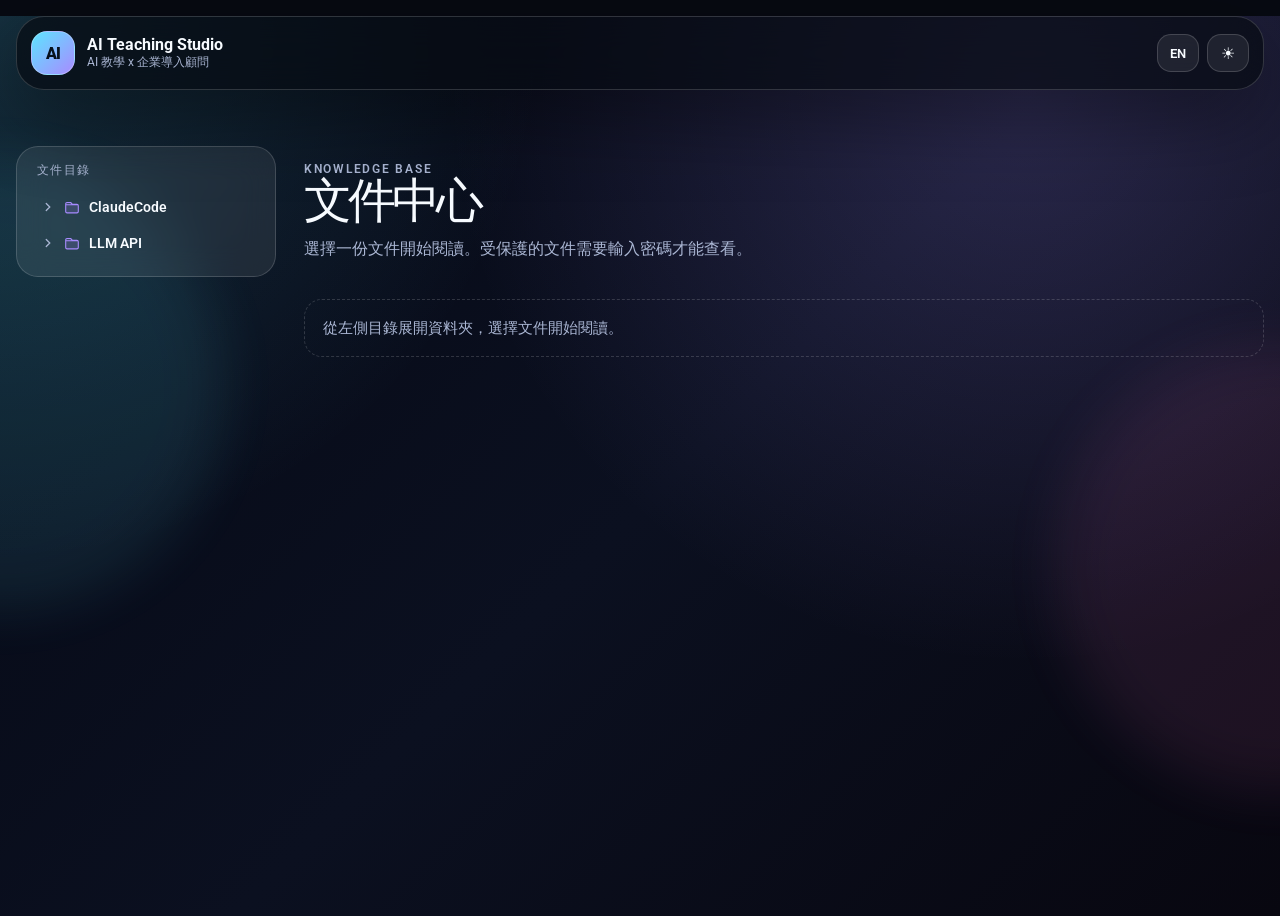
==== index.html @ 0ca178c5 "Switch to Roboto, fix doc cross-links, and refresh documentation content. Co-authored-by: Cursor <cu" ====
<!doctype html>
<html lang="zh-Hant">
  <head>
    <meta charset="UTF-8" />
    <meta name="viewport" content="width=device-width, initial-scale=1.0" />
    <meta
      name="description"
      content="AI 教學與企業 AI 導入顧問團隊，協助組織建立可落地的 AI 能力。"
    />
    <meta property="og:title" content="AI Teaching Studio" />
    <meta
      property="og:description"
      content="現代 AI 教學與企業導入顧問，從課程、工作坊到落地策略。"
    />
    <meta property="og:type" content="website" />
    <base href="/" />
    <link rel="preconnect" href="https://fonts.googleapis.com" />
    <link rel="preconnect" href="https://fonts.gstatic.com" crossorigin />
    <link
      href="https://fonts.googleapis.com/css2?family=JetBrains+Mono:wght@400;500&family=Roboto:ital,wght@0,400;0,500;0,600;0,700;1,400&display=swap"
      rel="stylesheet"
    />
    <link rel="icon" type="image/svg+xml" href="/favicon.svg" />
    <title>AI Teaching Studio</title>
    <script type="module" crossorigin src="/assets/index-6RVW-Omo.js"></script>
    <link rel="stylesheet" crossorigin href="/assets/index-C33Yyljq.css">
  </head>
  <body>
    <div id="root"></div>
  </body>
</html>
---- assets/index-C33Yyljq.css ----
:root,[data-theme=dark]{color:#f7fbff;font-synthesis:none;text-rendering:optimizelegibility;-webkit-font-smoothing:antialiased;--font-ui:"Roboto", -apple-system, BlinkMacSystemFont, "Segoe UI", "PingFang TC", "Microsoft JhengHei", sans-serif;--font-doc:"Roboto", -apple-system, BlinkMacSystemFont, "Segoe UI", "PingFang TC", "Microsoft JhengHei", sans-serif;--font-mono:"JetBrains Mono", ui-monospace, "Cascadia Code", "SF Mono", Menlo, Consolas, monospace;--bg:#070a12;--card:#ffffff14;--card-strong:#ffffff24;--line:#ffffff29;--muted:#aab6d3;--text:#f7fbff;--cyan:#5de4ff;--violet:#a88bff;--pink:#ff75c8;--green:#72f2b2;--shadow:0 24px 80px #0000006b;--nav-bg:#070a12b3;--brand-text:#06111d;--body-gradient:radial-gradient(circle at top left, #5de4ff2e, transparent 34rem), radial-gradient(circle at 80% 8%, #a88bff33, transparent 36rem), linear-gradient(135deg, #050814 0%, #0b1020 52%, #080710 100%);--ambient-one:#5de4ff3d;--ambient-two:#ff75c838;--markdown-text:#dce4f8;--markdown-pre-bg:#00000059;--markdown-pre-text:#e8edf8;--nav-link:#d9e4ff;--nav-link-hover:#fff;--nav-link-hover-bg:#ffffff1a;--button-ghost-bg:#ffffff12;--button-ghost-text:#fff;--input-bg:#ffffff0a;--input-text:var(--text);--brand-border:#ffffff47;--table-head-bg:#ffffff0d;--table-row-even:#ffffff05;--spinner-track:#ffffff1f;--blockquote-bg:#a88bff14;--code-bg:#72f2b214;background:#070a12;font-family:Roboto,-apple-system,BlinkMacSystemFont,Segoe UI,PingFang TC,Microsoft JhengHei,sans-serif}[data-theme=light]{color:#0c1a2e;--bg:#fff;--card:#ffffffe0;--card-strong:#f4f9fff5;--line:#0c1a2e1f;--muted:#5b7190;--text:#0c1a2e;--cyan:#2f9bff;--violet:#ff9a4d;--pink:#ff6b9d;--green:#169a62;--shadow:0 24px 60px #2f9bff24;--nav-bg:#ffffffd1;--brand-text:#fff;--body-gradient:radial-gradient(circle at top left, #2f9bff29, transparent 34rem), radial-gradient(circle at 80% 8%, #ff9a4d24, transparent 36rem), linear-gradient(135deg, #fff 0%, #f4f9ff 52%, #fff7f0 100%);--ambient-one:#2f9bff2e;--ambient-two:#ff9a4d29;--markdown-text:#24344d;--markdown-pre-bg:#f4f9fff2;--markdown-pre-text:#0c1a2e;--nav-link:#244060;--nav-link-hover:#0c1a2e;--nav-link-hover-bg:#2f9bff1f;--button-ghost-bg:#2f9bff14;--button-ghost-text:#0c1a2e;--input-bg:#fff;--input-text:#0c1a2e;--brand-border:#2f9bff47;--table-head-bg:#2f9bff14;--table-row-even:#2f9bff0a;--spinner-track:#0c1a2e1f;--blockquote-bg:#2f9bff14;--code-bg:#2f9bff14;background:#fff}*{box-sizing:border-box}html{scroll-behavior:smooth}body{min-width:320px;color:var(--text);font-family:var(--font-ui);background:var(--body-gradient);margin:0;overflow-x:hidden}a{color:inherit;text-decoration:none}button,a{-webkit-tap-highlight-color:transparent}.site-shell{isolation:isolate;width:min(1180px,100% - 32px);margin:0 auto;position:relative}.ambient{z-index:-2;filter:blur(28px);opacity:.4;pointer-events:none;border-radius:999px;width:28rem;height:28rem;animation:12s ease-in-out infinite alternate drift;position:fixed}.ambient-one{background:var(--ambient-one);top:18%;left:-14rem}.ambient-two{background:var(--ambient-two);animation-delay:-5s;bottom:12%;right:-14rem}.nav{z-index:20;border:1px solid var(--line);background:var(--nav-bg);box-shadow:var(--shadow);-webkit-backdrop-filter:blur(24px);backdrop-filter:blur(24px);border-radius:28px;justify-content:space-between;align-items:center;gap:24px;margin:16px 0 48px;padding:14px;display:flex;position:sticky;top:16px}.nav-right{align-items:center;gap:12px;min-width:0;display:flex}.pref-controls{flex-shrink:0;align-items:center;gap:8px;display:inline-flex}.pref-toggle{border:1px solid var(--line);min-width:42px;height:38px;color:var(--text);font:inherit;background:var(--card);cursor:pointer;border-radius:14px;place-items:center;padding:0 12px;font-size:.82rem;font-weight:600;transition:border-color .2s,background .2s,transform .2s;display:inline-grid}.pref-toggle:hover{background:var(--card-strong);border-color:#5de4ff73;transform:translateY(-1px)}.pref-toggle-theme{font-size:1rem}.brand{align-items:center;gap:12px;display:inline-flex}.brand-mark{border:1px solid var(--brand-border);background:linear-gradient(135deg, var(--cyan), var(--violet));width:44px;height:44px;color:var(--brand-text);letter-spacing:-.05em;border-radius:16px;place-items:center;font-weight:900;display:grid}.brand strong,.brand small{display:block}.brand strong{font-size:.98rem}.brand small{color:var(--muted);font-size:.78rem}.nav-links{align-items:center;gap:6px;display:flex}.nav-links a{color:var(--nav-link);border-radius:999px;padding:10px 14px;font-size:.92rem;transition:background .18s,color .18s,transform .18s}.nav-links a:hover{background:var(--nav-link-hover-bg);color:var(--nav-link-hover);transform:translateY(-1px)}.section-grid{grid-template-columns:minmax(0,1.05fr) minmax(320px,.95fr);align-items:center;gap:46px;display:grid}.hero{min-height:calc(100vh - 126px);padding:24px 0 84px}.announcement{border:1px solid var(--line);color:#dfe8ff;background:#ffffff12;border-radius:999px;align-items:center;gap:10px;width:fit-content;margin-bottom:28px;padding:8px 12px 8px 8px;display:inline-flex;box-shadow:inset 0 1px #ffffff14}.announcement span{color:var(--cyan);background:#5de4ff29;border-radius:999px;padding:6px 10px;font-size:.8rem;font-weight:800}.eyebrow{color:var(--cyan);letter-spacing:.18em;text-transform:uppercase;margin:0 0 14px;font-size:.78rem;font-weight:800}h1,h2,h3,p{margin-top:0}h1{letter-spacing:-.08em;max-width:780px;margin-bottom:24px;font-size:clamp(3rem,8vw,6.7rem);line-height:.92}h2{letter-spacing:-.06em;margin-bottom:18px;font-size:clamp(2rem,4vw,4.25rem);line-height:1}h3{letter-spacing:-.03em;margin-bottom:12px;font-size:1.35rem}.hero-description,.section-heading p,.process-item p,.service-card p,.team-card p,.contact-section p{color:var(--muted);font-size:1rem;line-height:1.8}.hero-description{max-width:660px;font-size:clamp(1.05rem,2vw,1.25rem)}.cta-row{flex-wrap:wrap;gap:14px;margin:34px 0;display:flex}.button{border:1px solid var(--line);border-radius:999px;justify-content:center;align-items:center;min-height:48px;padding:0 20px;font-weight:800;transition:transform .18s,box-shadow .18s,border-color .18s;display:inline-flex}.button:hover{transform:translateY(-2px)}.button-primary{background:linear-gradient(135deg, var(--cyan), var(--violet));color:#04111c;border-color:#5de4ff80;box-shadow:0 16px 42px #5de4ff40}.button-ghost{background:var(--button-ghost-bg);color:var(--button-ghost-text)}.metric-grid{grid-template-columns:repeat(3,minmax(0,1fr));gap:12px;display:grid}.metric-card,.service-card,.team-card,.testimonial-card,.contact-card,.floating-panel,.orbital-card,.process-item{border:1px solid var(--line);box-shadow:var(--shadow);-webkit-backdrop-filter:blur(22px);backdrop-filter:blur(22px);background:linear-gradient(145deg,#ffffff1f,#ffffff0e)}.metric-card{border-radius:24px;padding:18px}.metric-card strong,.metric-card span{display:block}.metric-card strong{margin-bottom:6px;font-size:1.45rem}.metric-card span{color:var(--muted);font-size:.9rem}.hero-visual{place-items:center;min-height:620px;display:grid;position:relative}.hero-visual:before{aspect-ratio:1;content:"";background-color:#0000;background-image:linear-gradient(#ffffff0d 1px,#0000 1px),linear-gradient(90deg,#ffffff0d 1px,#0000 1px);background-position:0 0,0 0;background-repeat:repeat,repeat;background-size:42px 42px;background-attachment:scroll,scroll;background-origin:padding-box,padding-box;background-clip:border-box,border-box;border:1px solid #ffffff1a;border-radius:999px;width:90%;animation:28s linear infinite rotateSlow;position:absolute;-webkit-mask-image:radial-gradient(circle,#000 52%,#0000 74%);mask-image:radial-gradient(circle,#000 52%,#0000 74%)}.orbital-card{z-index:2;text-align:center;border-radius:44px;place-items:center;width:min(360px,82vw);min-height:360px;padding:38px;animation:5s ease-in-out infinite float;display:grid;position:relative}.orbital-card span{color:var(--muted);font-weight:700}.orbital-card strong{letter-spacing:-.07em;max-width:260px;font-size:clamp(2.3rem,5vw,4.2rem);line-height:.95}.pulse-dot{background:radial-gradient(circle at 32% 28%, #fff, transparent 18%), linear-gradient(135deg, var(--cyan), var(--pink));border-radius:999px;width:74px;height:74px;animation:2.4s ease-in-out infinite pulse;box-shadow:0 0 #5de4ff73}.floating-panel{z-index:3;border-radius:24px;gap:4px;width:190px;padding:18px;animation:6s ease-in-out infinite float;display:grid;position:absolute}.floating-panel span{color:var(--cyan);font-size:.82rem;font-weight:900}.floating-panel small{color:var(--muted)}.panel-one{top:80px;right:16px}.panel-two{animation-delay:-2s;bottom:130px;left:12px}.panel-three{animation-delay:-4s;bottom:58px;right:72px}.logo-strip{border:1px solid var(--line);background:#ffffff0f;border-radius:28px;grid-template-columns:repeat(3,1fr);gap:12px;margin-bottom:90px;padding:12px;display:grid}.logo-strip span{color:#d9e4ff;text-align:center;background:#ffffff0e;border-radius:20px;padding:20px;font-size:clamp(1rem,2vw,1.4rem);font-weight:900}.section{padding:92px 0}.section-heading{max-width:780px;margin-bottom:34px}.cards{gap:18px;display:grid}.three-columns{grid-template-columns:repeat(3,minmax(0,1fr))}.two-columns{grid-template-columns:repeat(2,minmax(0,1fr))}.service-card,.team-card,.testimonial-card{border-radius:32px;padding:28px;position:relative;overflow:hidden}.service-card:before,.team-card:before,.testimonial-card:before{content:"";opacity:0;background:radial-gradient(circle at 100% 0,#5de4ff26,#0000 38%);transition:opacity .22s;position:absolute;inset:0}.service-card:hover:before,.team-card:hover:before,.testimonial-card:hover:before{opacity:1}.card-index{color:var(--cyan);margin-bottom:40px;font-weight:900;display:inline-flex}.service-card ul{flex-wrap:wrap;gap:8px;margin:24px 0 0;padding:0;list-style:none;display:flex}.service-card li{color:#dce6ff;background:#ffffff0f;border:1px solid #ffffff1f;border-radius:999px;padding:8px 10px;font-size:.86rem}.process-section{grid-template-columns:.8fr 1fr;align-items:start;gap:44px;display:grid}.process-list{gap:14px;display:grid}.process-item{border-radius:28px;grid-template-columns:70px 1fr;gap:20px;padding:22px;display:grid}.process-item>span{width:54px;height:54px;color:var(--cyan);background:#5de4ff1f;border-radius:18px;place-items:center;font-weight:900;display:grid}.team-card{grid-template-columns:auto 1fr;gap:20px;display:grid}.avatar{color:#07101f;background:linear-gradient(135deg,#5de4ffe6,#ff75c8e6);border-radius:26px;place-items:center;width:82px;height:82px;font-size:2rem;font-weight:950;display:grid;overflow:hidden}.avatar img{object-fit:cover;width:100%;height:100%}.team-card span{color:var(--cyan);margin-bottom:12px;font-weight:800;display:inline-flex}.testimonial-section{padding-top:20px}.testimonial-card{margin:0}.testimonial-card blockquote{color:#eef5ff;margin:0 0 24px;font-size:clamp(1.15rem,2vw,1.55rem);line-height:1.6;position:relative}.testimonial-card figcaption{color:var(--muted);gap:4px;display:grid}.testimonial-card strong{color:#fff}.contact-section{box-shadow:var(--shadow);background:radial-gradient(circle at 0 0,#5de4ff33,#0000 34%),linear-gradient(145deg,#ffffff1f,#ffffff0e);border:1px solid #5de4ff42;border-radius:42px;grid-template-columns:1fr minmax(280px,420px);align-items:stretch;gap:28px;margin:72px 0 32px;padding:clamp(28px,5vw,54px);display:grid}.contact-section small{color:#d7e1fb}.contact-card{border-radius:30px;align-content:center;gap:16px;padding:26px;display:grid}.contact-card span{color:var(--cyan);text-transform:uppercase;letter-spacing:.14em;font-weight:900}.contact-card>a:not(.button){letter-spacing:-.04em;word-break:break-word;font-size:clamp(1.3rem,3vw,2rem);font-weight:900}.footer{color:var(--muted);justify-content:space-between;gap:18px;padding:28px 0 44px;display:flex}.reveal{animation:.72s cubic-bezier(.2,.72,.2,1) both reveal;animation-delay:var(--delay,0s)}.delay-1{--delay:.12s}@keyframes reveal{0%{opacity:0;transform:translateY(24px)scale(.98)}to{opacity:1;transform:translateY(0)scale(1)}}@keyframes float{0%,to{transform:translateY(0)}50%{transform:translateY(-16px)}}@keyframes pulse{0%,to{box-shadow:0 0 #5de4ff6b}50%{box-shadow:0 0 0 18px #5de4ff00}}@keyframes drift{0%{transform:translate(0,0)scale(1)}to{transform:translate(28px,-22px)scale(1.08)}}@keyframes rotateSlow{to{transform:rotate(360deg)}}@media (prefers-reduced-motion:reduce){*,:before,:after{scroll-behavior:auto!important;transition-duration:1ms!important;animation-duration:1ms!important;animation-iteration-count:1!important}}@media (width<=920px){.nav{flex-direction:column;align-items:flex-start}.nav-right{flex-direction:column;align-items:stretch;width:100%}.nav-links{width:100%;overflow-x:auto}.pref-controls{justify-content:flex-end}.section-grid,.process-section,.contact-section,.three-columns,.two-columns{grid-template-columns:1fr}.hero{min-height:auto}.hero-visual{min-height:520px}}@media (width<=640px){.site-shell{width:min(100% - 22px,1180px)}.nav{border-radius:22px;margin-bottom:28px;top:10px}.announcement{border-radius:22px;flex-direction:column;align-items:flex-start}h1{font-size:clamp(2.7rem,16vw,4.7rem)}.metric-grid,.logo-strip,.process-item,.team-card{grid-template-columns:1fr}.hero-visual{min-height:480px}.orbital-card{min-height:300px}.floating-panel{width:168px;padding:14px}.panel-one{top:18px;right:0}.panel-two{bottom:92px;left:0}.panel-three{bottom:18px;right:20px}.section{padding:64px 0}.footer{flex-direction:column}}.docs-shell.site-shell{width:min(1440px,100% - 32px)}.docs-shell{min-height:100vh;padding-bottom:80px}.docs-nav{margin-bottom:32px}.docs-gate-eyebrow{color:var(--cyan);letter-spacing:.14em;text-transform:uppercase;margin:0 0 10px;font-size:.78rem;font-weight:600}.docs-gate{place-items:center;min-height:min(72vh,640px);padding:24px 0;display:grid}.docs-gate-card{border:1px solid var(--line);background:var(--card-strong);width:min(440px,100%);box-shadow:var(--shadow);-webkit-backdrop-filter:blur(24px);backdrop-filter:blur(24px);text-align:center;border-radius:28px;padding:36px 32px}.docs-gate-icon{width:56px;height:56px;color:var(--cyan);background:#5de4ff1a;border-radius:18px;place-items:center;margin:0 auto 18px;display:grid}.docs-gate-icon svg{width:28px;height:28px}.docs-gate-card h1{margin:0 0 12px;font-size:clamp(1.5rem,4vw,2rem);line-height:1.2}.docs-gate-copy{color:var(--muted);margin:0 0 28px;font-size:.95rem;line-height:1.65}.docs-gate-form{text-align:left;gap:12px;display:grid}.docs-gate-form label{color:var(--muted);font-size:.82rem;font-weight:500}.docs-gate-form input{border:1px solid var(--line);width:100%;color:var(--input-text);font:inherit;background:var(--input-bg);border-radius:16px;padding:14px 16px;transition:border-color .2s,box-shadow .2s}.docs-gate-form input:focus{border-color:#5de4ff8c;outline:none;box-shadow:0 0 0 3px #5de4ff1f}.docs-gate-error{color:#ff8fab;margin:0;font-size:.88rem}.docs-gate-submit{width:100%;margin-top:4px}.docs-layout{grid-template-columns:260px minmax(0,1fr);align-items:start;gap:28px;padding:8px 0 48px;display:grid}.docs-layout-with-toc{grid-template-columns:260px minmax(0,1fr) 220px;gap:24px}.docs-sidebar,.docs-toc-sidebar{scrollbar-width:thin;max-height:calc(100vh - 120px);position:sticky;top:96px;overflow:auto}.docs-sidebar{border:1px solid var(--line);background:var(--card);-webkit-backdrop-filter:blur(16px);backdrop-filter:blur(16px);border-radius:22px;padding:16px 12px}.docs-main{min-width:0}.docs-toc-sidebar{padding:16px 0 16px 4px}.docs-tree-label{color:var(--muted);letter-spacing:.12em;text-transform:uppercase;margin:0 0 12px;padding:0 8px;font-size:.72rem;font-weight:600}.docs-tree-root,.docs-tree-children{margin:0;padding:0;list-style:none}.docs-tree-children,.docs-tree-node+.docs-tree-node{margin-top:2px}.docs-tree-row{width:100%;min-height:34px;padding-left:calc(8px + var(--tree-depth,0) * 14px);text-align:left;border-radius:12px;align-items:center;gap:4px;display:flex}.docs-tree-toggle{width:22px;height:22px;color:var(--muted);cursor:pointer;background:0 0;border:none;border-radius:8px;flex:0 0 22px;place-items:center;padding:0;transition:color .15s,background .15s;display:grid}.docs-tree-toggle:hover{color:var(--text);background:var(--nav-link-hover-bg)}.docs-tree-toggle.is-open .docs-tree-chevron{transform:rotate(90deg)}.docs-tree-toggle-spacer{pointer-events:none;opacity:0}.docs-tree-chevron{width:14px;height:14px;transition:transform .15s}.docs-tree-folder-btn{min-width:0;color:var(--text);font:inherit;cursor:pointer;background:0 0;border:none;flex:1;align-items:center;gap:8px;padding:6px 8px 6px 0;font-size:.9rem;font-weight:600;transition:color .15s;display:flex}.docs-tree-folder-btn:hover{color:var(--cyan)}.docs-tree-folder-name{text-overflow:ellipsis;white-space:nowrap;overflow:hidden}.docs-tree-icon{width:18px;height:18px;color:var(--violet);flex:0 0 18px}.docs-tree-icon-file{color:var(--muted)}.docs-tree-file-link{color:var(--muted);font-size:.88rem;text-decoration:none;transition:color .15s,background .15s}.docs-tree-file-link:hover{color:var(--text);background:var(--nav-link-hover-bg)}.docs-tree-file-link.is-active{color:var(--cyan);background:#5de4ff1a;font-weight:600}[data-theme=light] .docs-tree-file-link.is-active{background:#2f9bff1f}.docs-tree-file-title{text-overflow:ellipsis;white-space:nowrap;flex:1;min-width:0;overflow:hidden}.docs-tree-badge{color:var(--violet);letter-spacing:.03em;background:#a88bff24;border-radius:999px;flex:none;padding:2px 7px;font-size:.62rem;font-weight:600}.docs-tree-empty{color:var(--muted);padding:12px 8px;font-size:.88rem;line-height:1.6}.docs-tree-empty p{margin:0}.markdown-toc-label{color:var(--muted);letter-spacing:.12em;text-transform:uppercase;margin:0 0 14px;padding-left:12px;font-size:.72rem;font-weight:600}.markdown-toc-list{border-left:2px solid var(--line);margin:0;padding:0 0 0 12px;list-style:none}.markdown-toc-item{margin:0;line-height:1.45}.markdown-toc-item+.markdown-toc-item{margin-top:6px}.markdown-toc-item a{color:var(--muted);border-left:2px solid #0000;margin-left:-14px;padding:4px 0 4px 10px;font-size:.82rem;text-decoration:none;transition:color .15s,border-color .15s;display:block}.markdown-toc-item a:hover{color:var(--text)}.markdown-toc-item.is-active a{color:var(--cyan);border-left-color:var(--cyan);font-weight:600}.markdown-toc-level-3 a{padding-left:22px;font-size:.78rem}.markdown-toc-level-4 a,.markdown-toc-level-5 a,.markdown-toc-level-6 a{opacity:.92;padding-left:34px;font-size:.76rem}.docs-index{padding:12px 0 48px}.docs-index-header{max-width:640px;margin-bottom:36px}.docs-index-header h1{margin:0 0 12px;font-size:clamp(2rem,5vw,3rem)}.docs-index-header p{color:var(--muted);margin:0;line-height:1.7}.docs-index-hint{border:1px dashed var(--line);color:var(--muted);border-radius:18px;margin:0;padding:16px 18px;font-size:.92rem;line-height:1.65}.docs-list{gap:12px;margin:0;padding:0;list-style:none;display:grid}.docs-list-item{border:1px solid var(--line);background:var(--card);border-radius:20px;grid-template-rows:auto auto;grid-template-columns:1fr auto;align-items:center;gap:4px 16px;padding:18px 20px;transition:border-color .2s,transform .2s,background .2s;display:grid}.docs-list-item:hover{background:var(--card-strong);border-color:#5de4ff66;transform:translateY(-1px)}.docs-list-title{grid-column:1;font-size:1.05rem;font-weight:600}.docs-list-slug{color:var(--muted);font-size:.82rem;font-family:var(--font-mono);grid-column:1}.docs-badge{color:var(--violet);letter-spacing:.04em;background:#a88bff24;border-radius:999px;grid-area:1/2/span 2;padding:4px 10px;font-size:.72rem;font-weight:600}.docs-empty{border:1px dashed var(--line);color:var(--muted);border-radius:24px;padding:32px;line-height:1.7}.docs-empty-hint{margin-top:12px;font-size:.9rem}.docs-empty code{color:var(--cyan);background:#5de4ff14;border-radius:6px;padding:2px 6px;font-size:.85em}.docs-status{min-height:40vh;color:var(--muted);text-align:center;place-items:center;gap:16px;display:grid}.docs-status-inline{min-height:32vh;padding:24px 0}.docs-status-error h1{color:var(--text);margin:0 0 8px}.docs-status-error code{color:var(--pink);background:#ff75c81a;border-radius:6px;padding:2px 8px}.docs-spinner{border:2px solid var(--spinner-track);border-top-color:var(--cyan);border-radius:50%;width:32px;height:32px;animation:.8s linear infinite docsSpin}@keyframes docsSpin{to{transform:rotate(360deg)}}.docs-viewer-wrap{padding:0 0 24px}.docs-toolbar{justify-content:flex-end;align-items:center;gap:16px;min-height:36px;margin-bottom:16px;display:flex}.docs-back{color:var(--muted);font-size:.92rem;transition:color .2s}.docs-back:hover{color:var(--cyan)}.docs-lock-btn{padding:8px 16px;font-size:.85rem}.docs-toolbar-actions{flex-wrap:wrap;align-items:center;gap:10px;display:flex}.docs-gate-wrap{gap:16px;display:grid}.docs-gate-controls{justify-content:flex-end;display:flex}.markdown-viewer{border:1px solid var(--line);background:var(--card-strong);box-shadow:var(--shadow);-webkit-backdrop-filter:blur(20px);backdrop-filter:blur(20px);border-radius:28px;padding:36px 40px}.markdown-viewer-header{border-bottom:1px solid var(--line);margin-bottom:32px;padding-bottom:24px}.markdown-viewer-header h1{margin:0;font-size:clamp(1.8rem,4vw,2.6rem);line-height:1.15}.doc-flow-nav{border:1px solid var(--line);background:var(--card);border-radius:18px;margin-bottom:28px;padding:16px 18px}.markdown-viewer>.doc-flow-nav:last-child{margin-top:36px;margin-bottom:0}.doc-flow-progress{color:var(--muted);letter-spacing:.06em;text-transform:uppercase;margin:0 0 12px;font-size:.82rem;font-weight:600}.doc-flow-links{grid-template-columns:1fr 1fr;gap:12px;display:grid}.doc-flow-link{border:1px solid var(--line);background:var(--card-strong);border-radius:14px;gap:4px;padding:12px 14px;transition:border-color .15s,transform .15s;display:grid}.doc-flow-link:hover{border-color:#5de4ff73;transform:translateY(-1px)}.doc-flow-empty{visibility:hidden;pointer-events:none}.doc-flow-label{color:var(--cyan);letter-spacing:.04em;text-transform:uppercase;font-size:.78rem;font-weight:600}.doc-flow-title{color:var(--text);font-size:.92rem;font-weight:600;line-height:1.45}.doc-flow-next{text-align:right}.markdown-body{color:var(--markdown-text);font-family:var(--font-doc);letter-spacing:.01em;font-feature-settings:"kern" 1, "liga" 1;font-size:1rem;line-height:1.8}.markdown-body>:first-child{margin-top:0}.markdown-body>:last-child{margin-bottom:0}.markdown-body h1,.markdown-body h2,.markdown-body h3,.markdown-body h4{color:var(--text);margin:2em 0 .75em;scroll-margin-top:96px;line-height:1.25}.markdown-body h1{font-size:1.75rem}.markdown-body h2{border-bottom:1px solid var(--line);padding-bottom:.35em;font-size:1.45rem}.markdown-body h3{font-size:1.2rem}.markdown-body p,.markdown-body ul,.markdown-body ol,.markdown-body blockquote,.markdown-body pre,.markdown-body table{margin:0 0 1.15em}.markdown-body a{color:var(--cyan);text-underline-offset:3px;-webkit-text-decoration:underline #5de4ff59;text-decoration:underline #5de4ff59}.markdown-body a:hover{-webkit-text-decoration-color:var(--cyan);text-decoration-color:var(--cyan)}.markdown-body ul,.markdown-body ol{padding-left:1.4em}.markdown-body li+li{margin-top:.35em}.markdown-body li::marker{color:var(--violet)}.markdown-body blockquote{border-left:3px solid var(--violet);color:var(--muted);background:var(--blockquote-bg);border-radius:0 12px 12px 0;padding:12px 18px}.markdown-body code{color:var(--green);font-size:.88em;font-family:var(--font-mono);background:var(--code-bg);border-radius:6px;padding:.15em .45em}.markdown-body pre{border:1px solid var(--line);background:var(--markdown-pre-bg);border-radius:16px;padding:18px 20px;overflow-x:auto}.markdown-body pre code{color:var(--markdown-pre-text);background:0 0;padding:0;font-size:.86rem}.markdown-body table{border-collapse:collapse;width:100%;font-size:.94rem;display:block;overflow-x:auto}.markdown-body th,.markdown-body td{border:1px solid var(--line);text-align:left;padding:10px 14px}.markdown-body th{color:var(--text);background:var(--table-head-bg);font-weight:600}.markdown-body tr:nth-child(2n) td{background:var(--table-row-even)}.markdown-body hr{border:none;border-top:1px solid var(--line);margin:2em 0}.markdown-body input[type=checkbox]{accent-color:var(--cyan);margin-right:.5em}@media (width<=1100px){.docs-layout-with-toc{grid-template-columns:240px minmax(0,1fr)}.docs-toc-sidebar{display:none}}@media (width<=820px){.docs-layout,.docs-layout-with-toc{grid-template-columns:1fr;gap:20px}.docs-sidebar{max-height:none;position:static}}@media (width<=640px){.doc-flow-links{grid-template-columns:1fr}.doc-flow-next{text-align:left}.docs-gate-card{padding:28px 22px}.markdown-viewer{border-radius:22px;padding:24px 18px}.docs-list-item{grid-template-columns:1fr}.docs-badge{grid-area:auto/1;justify-self:start}}
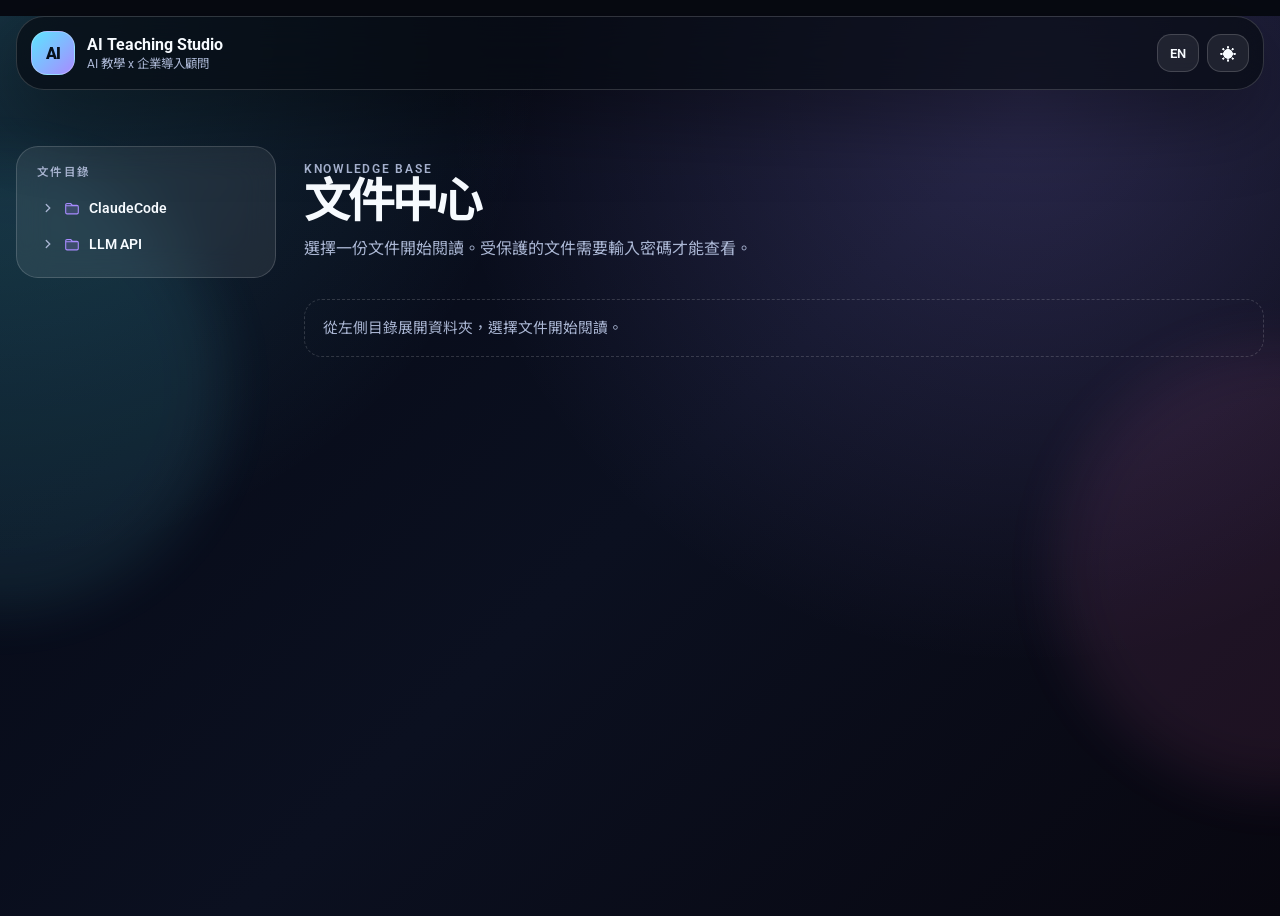
==== commit cfbe41ea: "Fix doc link routing, LLM API-only flow, and Google Docs typography. Co-authored-by: Cursor <cursora" ====
--- a/index.html
+++ b/index.html
@@ -17,13 +17,13 @@
     <link rel="preconnect" href="https://fonts.googleapis.com" />
     <link rel="preconnect" href="https://fonts.gstatic.com" crossorigin />
     <link
-      href="https://fonts.googleapis.com/css2?family=JetBrains+Mono:wght@400;500&family=Roboto:ital,wght@0,400;0,500;0,600;0,700;1,400&display=swap"
+      href="https://fonts.googleapis.com/css2?family=JetBrains+Mono:wght@400;500&family=Noto+Sans+TC:wght@400;500;700&family=Roboto:wght@400;500;700&display=swap"
       rel="stylesheet"
     />
     <link rel="icon" type="image/svg+xml" href="/favicon.svg" />
     <title>AI Teaching Studio</title>
-    <script type="module" crossorigin src="/assets/index-6RVW-Omo.js"></script>
-    <link rel="stylesheet" crossorigin href="/assets/index-C33Yyljq.css">
+    <script type="module" crossorigin src="/assets/index-CJ7_B-Nz.js"></script>
+    <link rel="stylesheet" crossorigin href="/assets/index-CBM8DBzP.css">
   </head>
   <body>
     <div id="root"></div>
--- a/assets/index-CBM8DBzP.css
+++ b/assets/index-CBM8DBzP.css
@@ -0,0 +1 @@
+:root,[data-theme=dark]{color:#f7fbff;font-synthesis:none;text-rendering:optimizelegibility;-webkit-font-smoothing:antialiased;--font-ui:"Roboto", "Noto Sans TC", Arial, -apple-system, BlinkMacSystemFont, "Segoe UI", "PingFang TC", "Microsoft JhengHei", sans-serif;--font-doc:"Roboto", "Noto Sans TC", Arial, -apple-system, BlinkMacSystemFont, "Segoe UI", "PingFang TC", "Microsoft JhengHei", sans-serif;--font-mono:"JetBrains Mono", ui-monospace, "Cascadia Code", "SF Mono", Menlo, Consolas, monospace;--bg:#070a12;--card:#ffffff14;--card-strong:#ffffff24;--line:#ffffff29;--muted:#aab6d3;--text:#f7fbff;--cyan:#5de4ff;--violet:#a88bff;--pink:#ff75c8;--green:#72f2b2;--shadow:0 24px 80px #0000006b;--nav-bg:#070a12b3;--brand-text:#06111d;--body-gradient:radial-gradient(circle at top left, #5de4ff2e, transparent 34rem), radial-gradient(circle at 80% 8%, #a88bff33, transparent 36rem), linear-gradient(135deg, #050814 0%, #0b1020 52%, #080710 100%);--ambient-one:#5de4ff3d;--ambient-two:#ff75c838;--markdown-text:#dce4f8;--markdown-pre-bg:#00000059;--markdown-pre-text:#e8edf8;--nav-link:#d9e4ff;--nav-link-hover:#fff;--nav-link-hover-bg:#ffffff1a;--button-ghost-bg:#ffffff12;--button-ghost-text:#fff;--input-bg:#ffffff0a;--input-text:var(--text);--brand-border:#ffffff47;--table-head-bg:#ffffff0d;--table-row-even:#ffffff05;--spinner-track:#ffffff1f;--blockquote-bg:#a88bff14;--code-bg:#72f2b214;background:#070a12;font-family:Roboto,Noto Sans TC,Arial,-apple-system,BlinkMacSystemFont,Segoe UI,PingFang TC,Microsoft JhengHei,sans-serif}[data-theme=light]{color:#0c1a2e;--bg:#fff;--card:#ffffffe0;--card-strong:#f4f9fff5;--line:#0c1a2e1f;--muted:#5b7190;--text:#0c1a2e;--cyan:#2f9bff;--violet:#ff9a4d;--pink:#ff6b9d;--green:#169a62;--shadow:0 24px 60px #2f9bff24;--nav-bg:#ffffffd1;--brand-text:#fff;--body-gradient:radial-gradient(circle at top left, #2f9bff29, transparent 34rem), radial-gradient(circle at 80% 8%, #ff9a4d24, transparent 36rem), linear-gradient(135deg, #fff 0%, #f4f9ff 52%, #fff7f0 100%);--ambient-one:#2f9bff2e;--ambient-two:#ff9a4d29;--markdown-text:#24344d;--markdown-pre-bg:#f4f9fff2;--markdown-pre-text:#0c1a2e;--nav-link:#244060;--nav-link-hover:#0c1a2e;--nav-link-hover-bg:#2f9bff1f;--button-ghost-bg:#2f9bff14;--button-ghost-text:#0c1a2e;--input-bg:#fff;--input-text:#0c1a2e;--brand-border:#2f9bff47;--table-head-bg:#2f9bff14;--table-row-even:#2f9bff0a;--spinner-track:#0c1a2e1f;--blockquote-bg:#2f9bff14;--code-bg:#2f9bff14;background:#fff}*{box-sizing:border-box}html{scroll-behavior:smooth}body{min-width:320px;color:var(--text);font-family:var(--font-ui);background:var(--body-gradient);margin:0;overflow-x:hidden}a{color:inherit;text-decoration:none}button,a{-webkit-tap-highlight-color:transparent}.site-shell{isolation:isolate;width:min(1180px,100% - 32px);margin:0 auto;position:relative}.ambient{z-index:-2;filter:blur(28px);opacity:.4;pointer-events:none;border-radius:999px;width:28rem;height:28rem;animation:12s ease-in-out infinite alternate drift;position:fixed}.ambient-one{background:var(--ambient-one);top:18%;left:-14rem}.ambient-two{background:var(--ambient-two);animation-delay:-5s;bottom:12%;right:-14rem}.nav{z-index:20;border:1px solid var(--line);background:var(--nav-bg);box-shadow:var(--shadow);-webkit-backdrop-filter:blur(24px);backdrop-filter:blur(24px);border-radius:28px;justify-content:space-between;align-items:center;gap:24px;margin:16px 0 48px;padding:14px;display:flex;position:sticky;top:16px}.nav-right{align-items:center;gap:12px;min-width:0;display:flex}.pref-controls{flex-shrink:0;align-items:center;gap:8px;display:inline-flex}.pref-toggle{border:1px solid var(--line);min-width:42px;height:38px;color:var(--text);font:inherit;background:var(--card);cursor:pointer;border-radius:14px;place-items:center;padding:0 12px;font-size:.82rem;font-weight:600;transition:border-color .2s,background .2s,transform .2s;display:inline-grid}.pref-toggle:hover{background:var(--card-strong);border-color:#5de4ff73;transform:translateY(-1px)}.pref-toggle-theme{font-size:1rem}.brand{align-items:center;gap:12px;display:inline-flex}.brand-mark{border:1px solid var(--brand-border);background:linear-gradient(135deg, var(--cyan), var(--violet));width:44px;height:44px;color:var(--brand-text);letter-spacing:-.05em;border-radius:16px;place-items:center;font-weight:900;display:grid}.brand strong,.brand small{display:block}.brand strong{font-size:.98rem}.brand small{color:var(--muted);font-size:.78rem}.nav-links{align-items:center;gap:6px;display:flex}.nav-links a{color:var(--nav-link);border-radius:999px;padding:10px 14px;font-size:.92rem;transition:background .18s,color .18s,transform .18s}.nav-links a:hover{background:var(--nav-link-hover-bg);color:var(--nav-link-hover);transform:translateY(-1px)}.section-grid{grid-template-columns:minmax(0,1.05fr) minmax(320px,.95fr);align-items:center;gap:46px;display:grid}.hero{min-height:calc(100vh - 126px);padding:24px 0 84px}.announcement{border:1px solid var(--line);color:#dfe8ff;background:#ffffff12;border-radius:999px;align-items:center;gap:10px;width:fit-content;margin-bottom:28px;padding:8px 12px 8px 8px;display:inline-flex;box-shadow:inset 0 1px #ffffff14}.announcement span{color:var(--cyan);background:#5de4ff29;border-radius:999px;padding:6px 10px;font-size:.8rem;font-weight:800}.eyebrow{color:var(--cyan);letter-spacing:.18em;text-transform:uppercase;margin:0 0 14px;font-size:.78rem;font-weight:800}h1,h2,h3,p{margin-top:0}h1{letter-spacing:-.08em;max-width:780px;margin-bottom:24px;font-size:clamp(3rem,8vw,6.7rem);line-height:.92}h2{letter-spacing:-.06em;margin-bottom:18px;font-size:clamp(2rem,4vw,4.25rem);line-height:1}h3{letter-spacing:-.03em;margin-bottom:12px;font-size:1.35rem}.hero-description,.section-heading p,.process-item p,.service-card p,.team-card p,.contact-section p{color:var(--muted);font-size:1rem;line-height:1.8}.hero-description{max-width:660px;font-size:clamp(1.05rem,2vw,1.25rem)}.cta-row{flex-wrap:wrap;gap:14px;margin:34px 0;display:flex}.button{border:1px solid var(--line);border-radius:999px;justify-content:center;align-items:center;min-height:48px;padding:0 20px;font-weight:800;transition:transform .18s,box-shadow .18s,border-color .18s;display:inline-flex}.button:hover{transform:translateY(-2px)}.button-primary{background:linear-gradient(135deg, var(--cyan), var(--violet));color:#04111c;border-color:#5de4ff80;box-shadow:0 16px 42px #5de4ff40}.button-ghost{background:var(--button-ghost-bg);color:var(--button-ghost-text)}.metric-grid{grid-template-columns:repeat(3,minmax(0,1fr));gap:12px;display:grid}.metric-card,.service-card,.team-card,.testimonial-card,.contact-card,.floating-panel,.orbital-card,.process-item{border:1px solid var(--line);box-shadow:var(--shadow);-webkit-backdrop-filter:blur(22px);backdrop-filter:blur(22px);background:linear-gradient(145deg,#ffffff1f,#ffffff0e)}.metric-card{border-radius:24px;padding:18px}.metric-card strong,.metric-card span{display:block}.metric-card strong{margin-bottom:6px;font-size:1.45rem}.metric-card span{color:var(--muted);font-size:.9rem}.hero-visual{place-items:center;min-height:620px;display:grid;position:relative}.hero-visual:before{aspect-ratio:1;content:"";background-color:#0000;background-image:linear-gradient(#ffffff0d 1px,#0000 1px),linear-gradient(90deg,#ffffff0d 1px,#0000 1px);background-position:0 0,0 0;background-repeat:repeat,repeat;background-size:42px 42px;background-attachment:scroll,scroll;background-origin:padding-box,padding-box;background-clip:border-box,border-box;border:1px solid #ffffff1a;border-radius:999px;width:90%;animation:28s linear infinite rotateSlow;position:absolute;-webkit-mask-image:radial-gradient(circle,#000 52%,#0000 74%);mask-image:radial-gradient(circle,#000 52%,#0000 74%)}.orbital-card{z-index:2;text-align:center;border-radius:44px;place-items:center;width:min(360px,82vw);min-height:360px;padding:38px;animation:5s ease-in-out infinite float;display:grid;position:relative}.orbital-card span{color:var(--muted);font-weight:700}.orbital-card strong{letter-spacing:-.07em;max-width:260px;font-size:clamp(2.3rem,5vw,4.2rem);line-height:.95}.pulse-dot{background:radial-gradient(circle at 32% 28%, #fff, transparent 18%), linear-gradient(135deg, var(--cyan), var(--pink));border-radius:999px;width:74px;height:74px;animation:2.4s ease-in-out infinite pulse;box-shadow:0 0 #5de4ff73}.floating-panel{z-index:3;border-radius:24px;gap:4px;width:190px;padding:18px;animation:6s ease-in-out infinite float;display:grid;position:absolute}.floating-panel span{color:var(--cyan);font-size:.82rem;font-weight:900}.floating-panel small{color:var(--muted)}.panel-one{top:80px;right:16px}.panel-two{animation-delay:-2s;bottom:130px;left:12px}.panel-three{animation-delay:-4s;bottom:58px;right:72px}.logo-strip{border:1px solid var(--line);background:#ffffff0f;border-radius:28px;grid-template-columns:repeat(3,1fr);gap:12px;margin-bottom:90px;padding:12px;display:grid}.logo-strip span{color:#d9e4ff;text-align:center;background:#ffffff0e;border-radius:20px;padding:20px;font-size:clamp(1rem,2vw,1.4rem);font-weight:900}.section{padding:92px 0}.section-heading{max-width:780px;margin-bottom:34px}.cards{gap:18px;display:grid}.three-columns{grid-template-columns:repeat(3,minmax(0,1fr))}.two-columns{grid-template-columns:repeat(2,minmax(0,1fr))}.service-card,.team-card,.testimonial-card{border-radius:32px;padding:28px;position:relative;overflow:hidden}.service-card:before,.team-card:before,.testimonial-card:before{content:"";opacity:0;background:radial-gradient(circle at 100% 0,#5de4ff26,#0000 38%);transition:opacity .22s;position:absolute;inset:0}.service-card:hover:before,.team-card:hover:before,.testimonial-card:hover:before{opacity:1}.card-index{color:var(--cyan);margin-bottom:40px;font-weight:900;display:inline-flex}.service-card ul{flex-wrap:wrap;gap:8px;margin:24px 0 0;padding:0;list-style:none;display:flex}.service-card li{color:#dce6ff;background:#ffffff0f;border:1px solid #ffffff1f;border-radius:999px;padding:8px 10px;font-size:.86rem}.process-section{grid-template-columns:.8fr 1fr;align-items:start;gap:44px;display:grid}.process-list{gap:14px;display:grid}.process-item{border-radius:28px;grid-template-columns:70px 1fr;gap:20px;padding:22px;display:grid}.process-item>span{width:54px;height:54px;color:var(--cyan);background:#5de4ff1f;border-radius:18px;place-items:center;font-weight:900;display:grid}.team-card{grid-template-columns:auto 1fr;gap:20px;display:grid}.avatar{color:#07101f;background:linear-gradient(135deg,#5de4ffe6,#ff75c8e6);border-radius:26px;place-items:center;width:82px;height:82px;font-size:2rem;font-weight:950;display:grid;overflow:hidden}.avatar img{object-fit:cover;width:100%;height:100%}.team-card span{color:var(--cyan);margin-bottom:12px;font-weight:800;display:inline-flex}.testimonial-section{padding-top:20px}.testimonial-card{margin:0}.testimonial-card blockquote{color:#eef5ff;margin:0 0 24px;font-size:clamp(1.15rem,2vw,1.55rem);line-height:1.6;position:relative}.testimonial-card figcaption{color:var(--muted);gap:4px;display:grid}.testimonial-card strong{color:#fff}.contact-section{box-shadow:var(--shadow);background:radial-gradient(circle at 0 0,#5de4ff33,#0000 34%),linear-gradient(145deg,#ffffff1f,#ffffff0e);border:1px solid #5de4ff42;border-radius:42px;grid-template-columns:1fr minmax(280px,420px);align-items:stretch;gap:28px;margin:72px 0 32px;padding:clamp(28px,5vw,54px);display:grid}.contact-section small{color:#d7e1fb}.contact-card{border-radius:30px;align-content:center;gap:16px;padding:26px;display:grid}.contact-card span{color:var(--cyan);text-transform:uppercase;letter-spacing:.14em;font-weight:900}.contact-card>a:not(.button){letter-spacing:-.04em;word-break:break-word;font-size:clamp(1.3rem,3vw,2rem);font-weight:900}.footer{color:var(--muted);justify-content:space-between;gap:18px;padding:28px 0 44px;display:flex}.reveal{animation:.72s cubic-bezier(.2,.72,.2,1) both reveal;animation-delay:var(--delay,0s)}.delay-1{--delay:.12s}@keyframes reveal{0%{opacity:0;transform:translateY(24px)scale(.98)}to{opacity:1;transform:translateY(0)scale(1)}}@keyframes float{0%,to{transform:translateY(0)}50%{transform:translateY(-16px)}}@keyframes pulse{0%,to{box-shadow:0 0 #5de4ff6b}50%{box-shadow:0 0 0 18px #5de4ff00}}@keyframes drift{0%{transform:translate(0,0)scale(1)}to{transform:translate(28px,-22px)scale(1.08)}}@keyframes rotateSlow{to{transform:rotate(360deg)}}@media (prefers-reduced-motion:reduce){*,:before,:after{scroll-behavior:auto!important;transition-duration:1ms!important;animation-duration:1ms!important;animation-iteration-count:1!important}}@media (width<=920px){.nav{flex-direction:column;align-items:flex-start}.nav-right{flex-direction:column;align-items:stretch;width:100%}.nav-links{width:100%;overflow-x:auto}.pref-controls{justify-content:flex-end}.section-grid,.process-section,.contact-section,.three-columns,.two-columns{grid-template-columns:1fr}.hero{min-height:auto}.hero-visual{min-height:520px}}@media (width<=640px){.site-shell{width:min(100% - 22px,1180px)}.nav{border-radius:22px;margin-bottom:28px;top:10px}.announcement{border-radius:22px;flex-direction:column;align-items:flex-start}h1{font-size:clamp(2.7rem,16vw,4.7rem)}.metric-grid,.logo-strip,.process-item,.team-card{grid-template-columns:1fr}.hero-visual{min-height:480px}.orbital-card{min-height:300px}.floating-panel{width:168px;padding:14px}.panel-one{top:18px;right:0}.panel-two{bottom:92px;left:0}.panel-three{bottom:18px;right:20px}.section{padding:64px 0}.footer{flex-direction:column}}.docs-shell.site-shell{width:min(1440px,100% - 32px)}.docs-shell{min-height:100vh;padding-bottom:80px}.docs-nav{margin-bottom:32px}.docs-gate-eyebrow{color:var(--cyan);letter-spacing:.14em;text-transform:uppercase;margin:0 0 10px;font-size:.78rem;font-weight:600}.docs-gate{place-items:center;min-height:min(72vh,640px);padding:24px 0;display:grid}.docs-gate-card{border:1px solid var(--line);background:var(--card-strong);width:min(440px,100%);box-shadow:var(--shadow);-webkit-backdrop-filter:blur(24px);backdrop-filter:blur(24px);text-align:center;border-radius:28px;padding:36px 32px}.docs-gate-icon{width:56px;height:56px;color:var(--cyan);background:#5de4ff1a;border-radius:18px;place-items:center;margin:0 auto 18px;display:grid}.docs-gate-icon svg{width:28px;height:28px}.docs-gate-card h1{margin:0 0 12px;font-size:clamp(1.5rem,4vw,2rem);line-height:1.2}.docs-gate-copy{color:var(--muted);margin:0 0 28px;font-size:.95rem;line-height:1.65}.docs-gate-form{text-align:left;gap:12px;display:grid}.docs-gate-form label{color:var(--muted);font-size:.82rem;font-weight:500}.docs-gate-form input{border:1px solid var(--line);width:100%;color:var(--input-text);font:inherit;background:var(--input-bg);border-radius:16px;padding:14px 16px;transition:border-color .2s,box-shadow .2s}.docs-gate-form input:focus{border-color:#5de4ff8c;outline:none;box-shadow:0 0 0 3px #5de4ff1f}.docs-gate-error{color:#ff8fab;margin:0;font-size:.88rem}.docs-gate-submit{width:100%;margin-top:4px}.docs-layout{grid-template-columns:260px minmax(0,1fr);align-items:start;gap:28px;padding:8px 0 48px;display:grid}.docs-layout-with-toc{grid-template-columns:260px minmax(0,1fr) 220px;gap:24px}.docs-sidebar,.docs-toc-sidebar{scrollbar-width:thin;max-height:calc(100vh - 120px);position:sticky;top:96px;overflow:auto}.docs-sidebar{border:1px solid var(--line);background:var(--card);-webkit-backdrop-filter:blur(16px);backdrop-filter:blur(16px);border-radius:22px;padding:16px 12px}.docs-main{min-width:0}.docs-toc-sidebar{padding:16px 0 16px 4px}.docs-tree-label{color:var(--muted);letter-spacing:.12em;text-transform:uppercase;margin:0 0 12px;padding:0 8px;font-size:.72rem;font-weight:600}.docs-tree-root,.docs-tree-children{margin:0;padding:0;list-style:none}.docs-tree-children,.docs-tree-node+.docs-tree-node{margin-top:2px}.docs-tree-row{width:100%;min-height:34px;padding-left:calc(8px + var(--tree-depth,0) * 14px);text-align:left;border-radius:12px;align-items:center;gap:4px;display:flex}.docs-tree-toggle{width:22px;height:22px;color:var(--muted);cursor:pointer;background:0 0;border:none;border-radius:8px;flex:0 0 22px;place-items:center;padding:0;transition:color .15s,background .15s;display:grid}.docs-tree-toggle:hover{color:var(--text);background:var(--nav-link-hover-bg)}.docs-tree-toggle.is-open .docs-tree-chevron{transform:rotate(90deg)}.docs-tree-toggle-spacer{pointer-events:none;opacity:0}.docs-tree-chevron{width:14px;height:14px;transition:transform .15s}.docs-tree-folder-btn{min-width:0;color:var(--text);font:inherit;cursor:pointer;background:0 0;border:none;flex:1;align-items:center;gap:8px;padding:6px 8px 6px 0;font-size:.9rem;font-weight:600;transition:color .15s;display:flex}.docs-tree-folder-btn:hover{color:var(--cyan)}.docs-tree-folder-name{text-overflow:ellipsis;white-space:nowrap;overflow:hidden}.docs-tree-icon{width:18px;height:18px;color:var(--violet);flex:0 0 18px}.docs-tree-icon-file{color:var(--muted)}.docs-tree-file-link{color:var(--muted);font-size:.88rem;text-decoration:none;transition:color .15s,background .15s}.docs-tree-file-link:hover{color:var(--text);background:var(--nav-link-hover-bg)}.docs-tree-file-link.is-active{color:var(--cyan);background:#5de4ff1a;font-weight:600}[data-theme=light] .docs-tree-file-link.is-active{background:#2f9bff1f}.docs-tree-file-title{text-overflow:ellipsis;white-space:nowrap;flex:1;min-width:0;overflow:hidden}.docs-tree-badge{color:var(--violet);letter-spacing:.03em;background:#a88bff24;border-radius:999px;flex:none;padding:2px 7px;font-size:.62rem;font-weight:600}.docs-tree-empty{color:var(--muted);padding:12px 8px;font-size:.88rem;line-height:1.6}.docs-tree-empty p{margin:0}.markdown-toc-label{color:var(--muted);letter-spacing:.12em;text-transform:uppercase;margin:0 0 14px;padding-left:12px;font-size:.72rem;font-weight:600}.markdown-toc-list{border-left:2px solid var(--line);margin:0;padding:0 0 0 12px;list-style:none}.markdown-toc-item{margin:0;line-height:1.45}.markdown-toc-item+.markdown-toc-item{margin-top:6px}.markdown-toc-item a{color:var(--muted);border-left:2px solid #0000;margin-left:-14px;padding:4px 0 4px 10px;font-size:.82rem;text-decoration:none;transition:color .15s,border-color .15s;display:block}.markdown-toc-item a:hover{color:var(--text)}.markdown-toc-item.is-active a{color:var(--cyan);border-left-color:var(--cyan);font-weight:600}.markdown-toc-level-3 a{padding-left:22px;font-size:.78rem}.markdown-toc-level-4 a,.markdown-toc-level-5 a,.markdown-toc-level-6 a{opacity:.92;padding-left:34px;font-size:.76rem}.docs-index{padding:12px 0 48px}.docs-index-header{max-width:640px;margin-bottom:36px}.docs-index-header h1{margin:0 0 12px;font-size:clamp(2rem,5vw,3rem)}.docs-index-header p{color:var(--muted);margin:0;line-height:1.7}.docs-index-hint{border:1px dashed var(--line);color:var(--muted);border-radius:18px;margin:0;padding:16px 18px;font-size:.92rem;line-height:1.65}.docs-list{gap:12px;margin:0;padding:0;list-style:none;display:grid}.docs-list-item{border:1px solid var(--line);background:var(--card);border-radius:20px;grid-template-rows:auto auto;grid-template-columns:1fr auto;align-items:center;gap:4px 16px;padding:18px 20px;transition:border-color .2s,transform .2s,background .2s;display:grid}.docs-list-item:hover{background:var(--card-strong);border-color:#5de4ff66;transform:translateY(-1px)}.docs-list-title{grid-column:1;font-size:1.05rem;font-weight:600}.docs-list-slug{color:var(--muted);font-size:.82rem;font-family:var(--font-mono);grid-column:1}.docs-badge{color:var(--violet);letter-spacing:.04em;background:#a88bff24;border-radius:999px;grid-area:1/2/span 2;padding:4px 10px;font-size:.72rem;font-weight:600}.docs-empty{border:1px dashed var(--line);color:var(--muted);border-radius:24px;padding:32px;line-height:1.7}.docs-empty-hint{margin-top:12px;font-size:.9rem}.docs-empty code{color:var(--cyan);background:#5de4ff14;border-radius:6px;padding:2px 6px;font-size:.85em}.docs-status{min-height:40vh;color:var(--muted);text-align:center;place-items:center;gap:16px;display:grid}.docs-status-inline{min-height:32vh;padding:24px 0}.docs-status-error h1{color:var(--text);margin:0 0 8px}.docs-status-error code{color:var(--pink);background:#ff75c81a;border-radius:6px;padding:2px 8px}.docs-spinner{border:2px solid var(--spinner-track);border-top-color:var(--cyan);border-radius:50%;width:32px;height:32px;animation:.8s linear infinite docsSpin}@keyframes docsSpin{to{transform:rotate(360deg)}}.docs-viewer-wrap{padding:0 0 24px}.docs-toolbar{justify-content:flex-end;align-items:center;gap:16px;min-height:36px;margin-bottom:16px;display:flex}.docs-back{color:var(--muted);font-size:.92rem;transition:color .2s}.docs-back:hover{color:var(--cyan)}.docs-lock-btn{padding:8px 16px;font-size:.85rem}.docs-toolbar-actions{flex-wrap:wrap;align-items:center;gap:10px;display:flex}.docs-gate-wrap{gap:16px;display:grid}.docs-gate-controls{justify-content:flex-end;display:flex}.markdown-viewer{border:1px solid var(--line);background:var(--card-strong);box-shadow:var(--shadow);-webkit-backdrop-filter:blur(20px);backdrop-filter:blur(20px);border-radius:28px;padding:40px 48px}.markdown-viewer-header{border-bottom:1px solid var(--line);margin-bottom:28px;padding-bottom:20px}.markdown-viewer-header h1{letter-spacing:0;margin:0;font-size:clamp(1.75rem,3.6vw,2.25rem);font-weight:500;line-height:1.35}.doc-flow-nav{border:1px solid var(--line);background:var(--card);border-radius:18px;margin-bottom:28px;padding:16px 18px}.markdown-viewer>.doc-flow-nav:last-child{margin-top:36px;margin-bottom:0}.doc-flow-progress{color:var(--muted);letter-spacing:.06em;text-transform:uppercase;margin:0 0 12px;font-size:.82rem;font-weight:600}.doc-flow-links{grid-template-columns:1fr 1fr;gap:12px;display:grid}.doc-flow-link{border:1px solid var(--line);background:var(--card-strong);border-radius:14px;gap:4px;padding:12px 14px;transition:border-color .15s,transform .15s;display:grid}.doc-flow-link:hover{border-color:#5de4ff73;transform:translateY(-1px)}.doc-flow-empty{visibility:hidden;pointer-events:none}.doc-flow-label{color:var(--cyan);letter-spacing:.04em;text-transform:uppercase;font-size:.78rem;font-weight:600}.doc-flow-title{color:var(--text);font-size:.92rem;font-weight:600;line-height:1.45}.doc-flow-next{text-align:right}.markdown-body{color:var(--markdown-text);font-family:var(--font-doc);letter-spacing:0;word-spacing:normal;font-feature-settings:"kern" 1;text-rendering:optimizelegibility;font-size:14px;font-weight:400;line-height:1.65}.markdown-body>:first-child{margin-top:0}.markdown-body>:last-child{margin-bottom:0}.markdown-body h1,.markdown-body h2,.markdown-body h3,.markdown-body h4{color:var(--text);letter-spacing:0;scroll-margin-top:96px;font-weight:500}.markdown-body h1{margin:1.6em 0 .6em;font-size:1.5rem;line-height:1.35}.markdown-body h2{border-bottom:none;margin:1.75em 0 .55em;padding-bottom:0;font-size:1.25rem;line-height:1.4}.markdown-body h3{margin:1.35em 0 .45em;font-size:1.08rem;line-height:1.45}.markdown-body h4{margin:1.15em 0 .4em;font-size:1rem;line-height:1.45}.markdown-body p,.markdown-body ul,.markdown-body ol,.markdown-body blockquote,.markdown-body pre,.markdown-body table{margin:0 0 .85em}.markdown-body p{line-height:1.65}.markdown-body blockquote{margin:.75em 0 1em;padding:10px 16px}.markdown-body hr{margin:1.5em 0}.markdown-body a{color:var(--cyan);text-underline-offset:2px;-webkit-text-decoration:underline #5de4ff59;text-decoration:underline #5de4ff59}.markdown-body a:hover{-webkit-text-decoration-color:var(--cyan);text-decoration-color:var(--cyan)}.markdown-body ul,.markdown-body ol{margin-bottom:.85em;padding-left:1.5em}.markdown-body li{margin:.25em 0;line-height:1.65}.markdown-body li+li{margin-top:.25em}.markdown-body li p{margin-bottom:.45em}.markdown-body li::marker{color:var(--violet)}.markdown-body blockquote{border-left:3px solid var(--violet);color:var(--muted);background:var(--blockquote-bg);border-radius:0 12px 12px 0;padding:12px 18px}.markdown-body code{color:var(--green);font-size:.92em;font-family:var(--font-mono);background:var(--code-bg);border-radius:4px;padding:.12em .35em}.markdown-body pre{border:1px solid var(--line);background:var(--markdown-pre-bg);border-radius:12px;margin:.75em 0 1em;padding:14px 16px;line-height:1.55;overflow-x:auto}.markdown-body pre code{color:var(--markdown-pre-text);background:0 0;padding:0;font-size:13px;line-height:1.55}.markdown-body table{border-collapse:collapse;width:100%;margin:.75em 0 1em;font-size:13px;line-height:1.55;display:block;overflow-x:auto}.markdown-body th,.markdown-body td{border:1px solid var(--line);text-align:left;vertical-align:top;padding:10px 12px}.markdown-body th{color:var(--text);background:var(--table-head-bg);font-weight:500}.markdown-body tr:nth-child(2n) td{background:var(--table-row-even)}.markdown-body hr{border:none;border-top:1px solid var(--line)}.markdown-body input[type=checkbox]{accent-color:var(--cyan);margin-right:.5em}.markdown-body strong{font-weight:500}@media (width<=1100px){.docs-layout-with-toc{grid-template-columns:240px minmax(0,1fr)}.docs-toc-sidebar{display:none}}@media (width<=820px){.docs-layout,.docs-layout-with-toc{grid-template-columns:1fr;gap:20px}.docs-sidebar{max-height:none;position:static}}@media (width<=640px){.doc-flow-links{grid-template-columns:1fr}.doc-flow-next{text-align:left}.docs-gate-card{padding:28px 22px}.markdown-viewer{border-radius:22px;padding:24px 18px}.docs-list-item{grid-template-columns:1fr}.docs-badge{grid-area:auto/1;justify-self:start}}
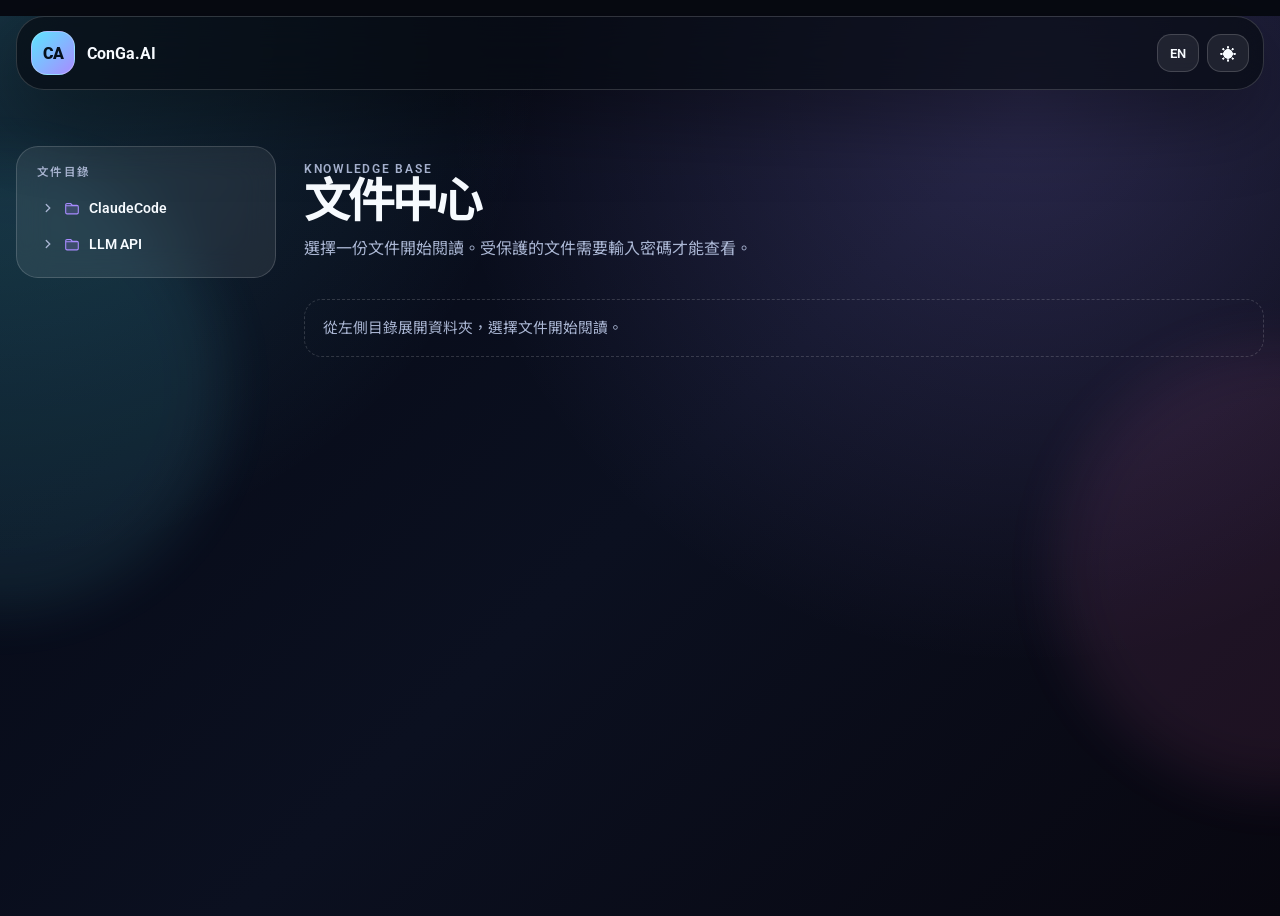
==== commit 727a0f89: "Rebrand site header to ConGa.AI. Co-authored-by: Cursor <cursoragent@cursor.com>" ====
--- a/index.html
+++ b/index.html
@@ -7,7 +7,7 @@
       name="description"
       content="AI 教學與企業 AI 導入顧問團隊，協助組織建立可落地的 AI 能力。"
     />
-    <meta property="og:title" content="AI Teaching Studio" />
+    <meta property="og:title" content="ConGa.AI" />
     <meta
       property="og:description"
       content="現代 AI 教學與企業導入顧問，從課程、工作坊到落地策略。"
@@ -21,8 +21,8 @@
       rel="stylesheet"
     />
     <link rel="icon" type="image/svg+xml" href="/favicon.svg" />
-    <title>AI Teaching Studio</title>
-    <script type="module" crossorigin src="/assets/index-CJ7_B-Nz.js"></script>
+    <title>ConGa.AI</title>
+    <script type="module" crossorigin src="/assets/index-BxPGbUrg.js"></script>
     <link rel="stylesheet" crossorigin href="/assets/index-CBM8DBzP.css">
   </head>
   <body>
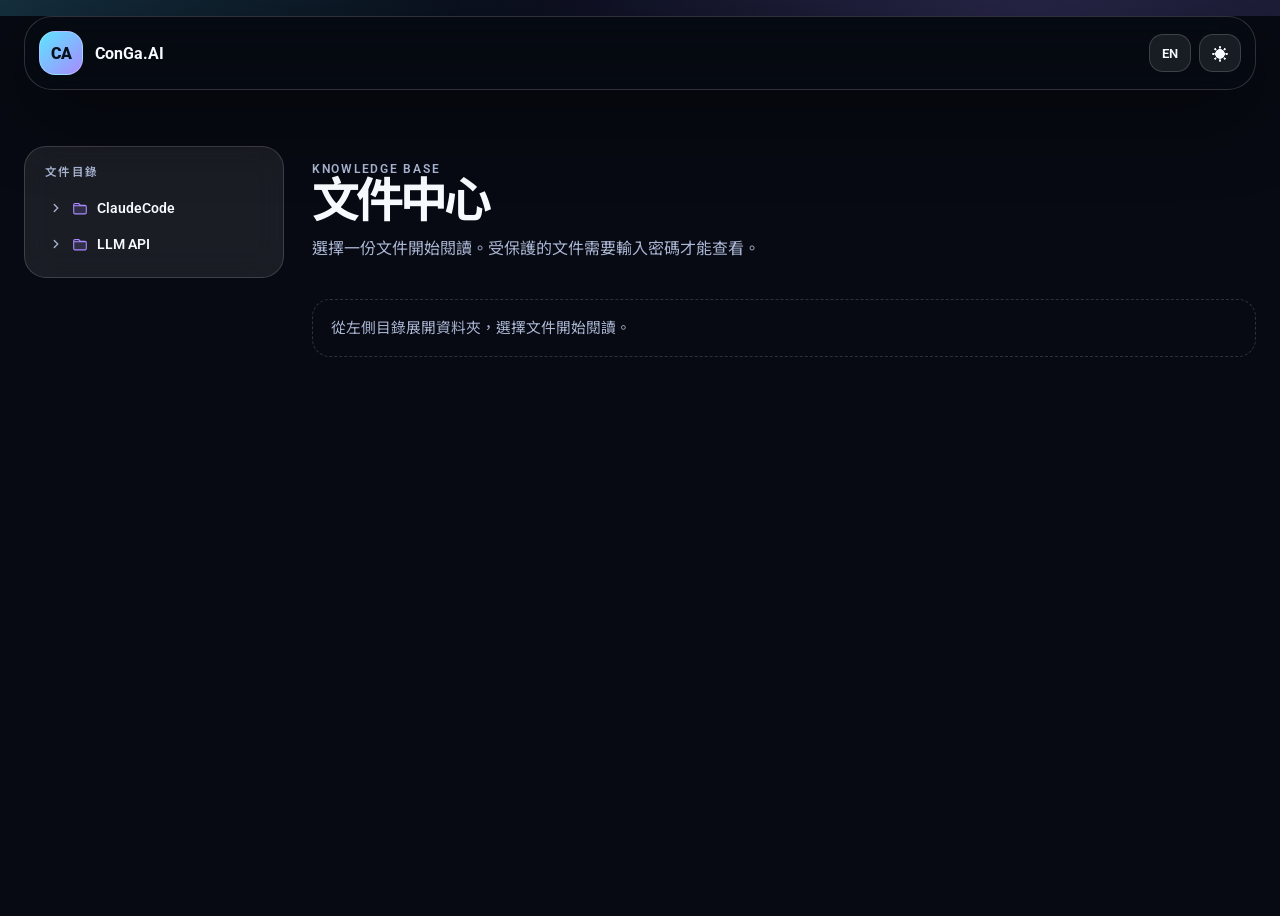
==== commit c565b55b: "Fix fixed page backdrop and improve docs responsive layout. Co-authored-by: Cursor <cursoragent@curs" ====
--- a/index.html
+++ b/index.html
@@ -22,8 +22,8 @@
     />
     <link rel="icon" type="image/svg+xml" href="/favicon.svg" />
     <title>ConGa.AI</title>
-    <script type="module" crossorigin src="/assets/index-BxPGbUrg.js"></script>
-    <link rel="stylesheet" crossorigin href="/assets/index-CBM8DBzP.css">
+    <script type="module" crossorigin src="/assets/index-DcIFZLIV.js"></script>
+    <link rel="stylesheet" crossorigin href="/assets/index-F7dOrVVu.css">
   </head>
   <body>
     <div id="root"></div>
--- a/assets/index-F7dOrVVu.css
+++ b/assets/index-F7dOrVVu.css
@@ -0,0 +1 @@
+:root,[data-theme=dark]{color:#f7fbff;font-synthesis:none;text-rendering:optimizelegibility;-webkit-font-smoothing:antialiased;--font-ui:"Roboto", "Noto Sans TC", Arial, -apple-system, BlinkMacSystemFont, "Segoe UI", "PingFang TC", "Microsoft JhengHei", sans-serif;--font-doc:"Roboto", "Noto Sans TC", Arial, -apple-system, BlinkMacSystemFont, "Segoe UI", "PingFang TC", "Microsoft JhengHei", sans-serif;--font-mono:"JetBrains Mono", ui-monospace, "Cascadia Code", "SF Mono", Menlo, Consolas, monospace;--bg:#070a12;--card:#ffffff14;--card-strong:#ffffff24;--line:#ffffff29;--muted:#aab6d3;--text:#f7fbff;--cyan:#5de4ff;--violet:#a88bff;--pink:#ff75c8;--green:#72f2b2;--shadow:0 24px 80px #0000006b;--nav-bg:#070a12b3;--brand-text:#06111d;--body-gradient:radial-gradient(circle at top left, #5de4ff2e, transparent 34rem), radial-gradient(circle at 80% 8%, #a88bff33, transparent 36rem), linear-gradient(135deg, #050814 0%, #0b1020 52%, #080710 100%);--ambient-one:#5de4ff3d;--ambient-two:#ff75c838;--markdown-text:#dce4f8;--markdown-pre-bg:#00000059;--markdown-pre-text:#e8edf8;--nav-link:#d9e4ff;--nav-link-hover:#fff;--nav-link-hover-bg:#ffffff1a;--button-ghost-bg:#ffffff12;--button-ghost-text:#fff;--input-bg:#ffffff0a;--input-text:var(--text);--brand-border:#ffffff47;--table-head-bg:#ffffff0d;--table-row-even:#ffffff05;--spinner-track:#ffffff1f;--blockquote-bg:#a88bff14;--code-bg:#72f2b214;--nav-bg-solid:#070a12f5;--site-gutter:clamp(14px, 3.5vw, 24px);--docs-sticky-top:96px;background:#070a12;font-family:Roboto,Noto Sans TC,Arial,-apple-system,BlinkMacSystemFont,Segoe UI,PingFang TC,Microsoft JhengHei,sans-serif}[data-theme=light]{color:#0c1a2e;--bg:#fff;--card:#ffffffe0;--card-strong:#f4f9fff5;--line:#0c1a2e1f;--muted:#5b7190;--text:#0c1a2e;--cyan:#2f9bff;--violet:#ff9a4d;--pink:#ff6b9d;--green:#169a62;--shadow:0 24px 60px #2f9bff24;--nav-bg:#ffffffd1;--brand-text:#fff;--body-gradient:radial-gradient(circle at top left, #2f9bff29, transparent 34rem), radial-gradient(circle at 80% 8%, #ff9a4d24, transparent 36rem), linear-gradient(135deg, #fff 0%, #f4f9ff 52%, #fff7f0 100%);--ambient-one:#2f9bff2e;--ambient-two:#ff9a4d29;--markdown-text:#24344d;--markdown-pre-bg:#f4f9fff2;--markdown-pre-text:#0c1a2e;--nav-link:#244060;--nav-link-hover:#0c1a2e;--nav-link-hover-bg:#2f9bff1f;--button-ghost-bg:#2f9bff14;--button-ghost-text:#0c1a2e;--input-bg:#fff;--input-text:#0c1a2e;--brand-border:#2f9bff47;--table-head-bg:#2f9bff14;--table-row-even:#2f9bff0a;--spinner-track:#0c1a2e1f;--blockquote-bg:#2f9bff14;--code-bg:#2f9bff14;--nav-bg-solid:#fffffff5;--site-gutter:clamp(14px, 3.5vw, 24px);--docs-sticky-top:96px;background:#fff}*{box-sizing:border-box}html{scroll-behavior:smooth;overflow-x:clip}body{min-width:320px;color:var(--text);font-family:var(--font-ui);background:var(--bg);margin:0;overflow-x:clip}.page-backdrop{z-index:-1;pointer-events:none;position:fixed;inset:0;overflow:hidden}.page-backdrop-gradient{background:var(--body-gradient);position:absolute;inset:0}.page-backdrop-glow{filter:blur(48px);opacity:.34;border-radius:999px;width:min(28rem,70vw);height:min(28rem,70vw);position:absolute}.page-backdrop-glow-one{background:var(--ambient-one);top:12%;left:max(-12rem,-20vw)}.page-backdrop-glow-two{background:var(--ambient-two);bottom:8%;right:max(-12rem,-20vw)}@media (width<=768px){.page-backdrop-glow{opacity:.22;filter:blur(36px)}}a{color:inherit;text-decoration:none}button,a{-webkit-tap-highlight-color:transparent}.site-shell{z-index:0;width:min(1180px, calc(100% - var(--site-gutter) * 2));margin:0 auto;position:relative}.ambient{z-index:-1;filter:blur(28px);opacity:.35;pointer-events:none;border-radius:999px;width:28rem;height:28rem;position:fixed}.ambient-one{background:var(--ambient-one);top:18%;left:-14rem}.ambient-two{background:var(--ambient-two);bottom:12%;right:-14rem}.nav{z-index:20;border:1px solid var(--line);background:var(--nav-bg);box-shadow:var(--shadow);-webkit-backdrop-filter:blur(24px);backdrop-filter:blur(24px);border-radius:28px;justify-content:space-between;align-items:center;gap:24px;margin:16px 0 48px;padding:14px;display:flex;position:sticky;top:16px}.nav-right{align-items:center;gap:12px;min-width:0;display:flex}.pref-controls{flex-shrink:0;align-items:center;gap:8px;display:inline-flex}.pref-toggle{border:1px solid var(--line);min-width:42px;height:38px;color:var(--text);font:inherit;background:var(--card);cursor:pointer;border-radius:14px;place-items:center;padding:0 12px;font-size:.82rem;font-weight:600;transition:border-color .2s,background .2s,transform .2s;display:inline-grid}.pref-toggle:hover{background:var(--card-strong);border-color:#5de4ff73;transform:translateY(-1px)}.pref-toggle-theme{font-size:1rem}.brand{align-items:center;gap:12px;display:inline-flex}.brand-mark{border:1px solid var(--brand-border);background:linear-gradient(135deg, var(--cyan), var(--violet));width:44px;height:44px;color:var(--brand-text);letter-spacing:-.05em;border-radius:16px;place-items:center;font-weight:900;display:grid}.brand strong,.brand small{display:block}.brand strong{font-size:.98rem}.brand small{color:var(--muted);font-size:.78rem}.nav-links{align-items:center;gap:6px;display:flex}.nav-links a{color:var(--nav-link);border-radius:999px;padding:10px 14px;font-size:.92rem;transition:background .18s,color .18s,transform .18s}.nav-links a:hover{background:var(--nav-link-hover-bg);color:var(--nav-link-hover);transform:translateY(-1px)}.section-grid{grid-template-columns:minmax(0,1.05fr) minmax(320px,.95fr);align-items:center;gap:46px;display:grid}.hero{min-height:calc(100vh - 126px);padding:24px 0 84px}.announcement{border:1px solid var(--line);color:#dfe8ff;background:#ffffff12;border-radius:999px;align-items:center;gap:10px;width:fit-content;margin-bottom:28px;padding:8px 12px 8px 8px;display:inline-flex;box-shadow:inset 0 1px #ffffff14}.announcement span{color:var(--cyan);background:#5de4ff29;border-radius:999px;padding:6px 10px;font-size:.8rem;font-weight:800}.eyebrow{color:var(--cyan);letter-spacing:.18em;text-transform:uppercase;margin:0 0 14px;font-size:.78rem;font-weight:800}h1,h2,h3,p{margin-top:0}h1{letter-spacing:-.08em;max-width:780px;margin-bottom:24px;font-size:clamp(3rem,8vw,6.7rem);line-height:.92}h2{letter-spacing:-.06em;margin-bottom:18px;font-size:clamp(2rem,4vw,4.25rem);line-height:1}h3{letter-spacing:-.03em;margin-bottom:12px;font-size:1.35rem}.hero-description,.section-heading p,.process-item p,.service-card p,.team-card p,.contact-section p{color:var(--muted);font-size:1rem;line-height:1.8}.hero-description{max-width:660px;font-size:clamp(1.05rem,2vw,1.25rem)}.cta-row{flex-wrap:wrap;gap:14px;margin:34px 0;display:flex}.button{border:1px solid var(--line);border-radius:999px;justify-content:center;align-items:center;min-height:48px;padding:0 20px;font-weight:800;transition:transform .18s,box-shadow .18s,border-color .18s;display:inline-flex}.button:hover{transform:translateY(-2px)}.button-primary{background:linear-gradient(135deg, var(--cyan), var(--violet));color:#04111c;border-color:#5de4ff80;box-shadow:0 16px 42px #5de4ff40}.button-ghost{background:var(--button-ghost-bg);color:var(--button-ghost-text)}.metric-grid{grid-template-columns:repeat(3,minmax(0,1fr));gap:12px;display:grid}.metric-card,.service-card,.team-card,.testimonial-card,.contact-card,.floating-panel,.orbital-card,.process-item{border:1px solid var(--line);box-shadow:var(--shadow);-webkit-backdrop-filter:blur(22px);backdrop-filter:blur(22px);background:linear-gradient(145deg,#ffffff1f,#ffffff0e)}.metric-card{border-radius:24px;padding:18px}.metric-card strong,.metric-card span{display:block}.metric-card strong{margin-bottom:6px;font-size:1.45rem}.metric-card span{color:var(--muted);font-size:.9rem}.hero-visual{place-items:center;min-height:620px;display:grid;position:relative}.hero-visual:before{aspect-ratio:1;content:"";background-color:#0000;background-image:linear-gradient(#ffffff0d 1px,#0000 1px),linear-gradient(90deg,#ffffff0d 1px,#0000 1px);background-position:0 0,0 0;background-repeat:repeat,repeat;background-size:42px 42px;background-attachment:scroll,scroll;background-origin:padding-box,padding-box;background-clip:border-box,border-box;border:1px solid #ffffff1a;border-radius:999px;width:90%;animation:28s linear infinite rotateSlow;position:absolute;-webkit-mask-image:radial-gradient(circle,#000 52%,#0000 74%);mask-image:radial-gradient(circle,#000 52%,#0000 74%)}.orbital-card{z-index:2;text-align:center;border-radius:44px;place-items:center;width:min(360px,82vw);min-height:360px;padding:38px;animation:5s ease-in-out infinite float;display:grid;position:relative}.orbital-card span{color:var(--muted);font-weight:700}.orbital-card strong{letter-spacing:-.07em;max-width:260px;font-size:clamp(2.3rem,5vw,4.2rem);line-height:.95}.pulse-dot{background:radial-gradient(circle at 32% 28%, #fff, transparent 18%), linear-gradient(135deg, var(--cyan), var(--pink));border-radius:999px;width:74px;height:74px;animation:2.4s ease-in-out infinite pulse;box-shadow:0 0 #5de4ff73}.floating-panel{z-index:3;border-radius:24px;gap:4px;width:190px;padding:18px;animation:6s ease-in-out infinite float;display:grid;position:absolute}.floating-panel span{color:var(--cyan);font-size:.82rem;font-weight:900}.floating-panel small{color:var(--muted)}.panel-one{top:80px;right:16px}.panel-two{animation-delay:-2s;bottom:130px;left:12px}.panel-three{animation-delay:-4s;bottom:58px;right:72px}.logo-strip{border:1px solid var(--line);background:#ffffff0f;border-radius:28px;grid-template-columns:repeat(3,1fr);gap:12px;margin-bottom:90px;padding:12px;display:grid}.logo-strip span{color:#d9e4ff;text-align:center;background:#ffffff0e;border-radius:20px;padding:20px;font-size:clamp(1rem,2vw,1.4rem);font-weight:900}.section{padding:92px 0}.section-heading{max-width:780px;margin-bottom:34px}.cards{gap:18px;display:grid}.three-columns{grid-template-columns:repeat(3,minmax(0,1fr))}.two-columns{grid-template-columns:repeat(2,minmax(0,1fr))}.service-card,.team-card,.testimonial-card{border-radius:32px;padding:28px;position:relative;overflow:hidden}.service-card:before,.team-card:before,.testimonial-card:before{content:"";opacity:0;background:radial-gradient(circle at 100% 0,#5de4ff26,#0000 38%);transition:opacity .22s;position:absolute;inset:0}.service-card:hover:before,.team-card:hover:before,.testimonial-card:hover:before{opacity:1}.card-index{color:var(--cyan);margin-bottom:40px;font-weight:900;display:inline-flex}.service-card ul{flex-wrap:wrap;gap:8px;margin:24px 0 0;padding:0;list-style:none;display:flex}.service-card li{color:#dce6ff;background:#ffffff0f;border:1px solid #ffffff1f;border-radius:999px;padding:8px 10px;font-size:.86rem}.process-section{grid-template-columns:.8fr 1fr;align-items:start;gap:44px;display:grid}.process-list{gap:14px;display:grid}.process-item{border-radius:28px;grid-template-columns:70px 1fr;gap:20px;padding:22px;display:grid}.process-item>span{width:54px;height:54px;color:var(--cyan);background:#5de4ff1f;border-radius:18px;place-items:center;font-weight:900;display:grid}.team-card{grid-template-columns:auto 1fr;gap:20px;display:grid}.avatar{color:#07101f;background:linear-gradient(135deg,#5de4ffe6,#ff75c8e6);border-radius:26px;place-items:center;width:82px;height:82px;font-size:2rem;font-weight:950;display:grid;overflow:hidden}.avatar img{object-fit:cover;width:100%;height:100%}.team-card span{color:var(--cyan);margin-bottom:12px;font-weight:800;display:inline-flex}.testimonial-section{padding-top:20px}.testimonial-card{margin:0}.testimonial-card blockquote{color:#eef5ff;margin:0 0 24px;font-size:clamp(1.15rem,2vw,1.55rem);line-height:1.6;position:relative}.testimonial-card figcaption{color:var(--muted);gap:4px;display:grid}.testimonial-card strong{color:#fff}.contact-section{box-shadow:var(--shadow);background:radial-gradient(circle at 0 0,#5de4ff33,#0000 34%),linear-gradient(145deg,#ffffff1f,#ffffff0e);border:1px solid #5de4ff42;border-radius:42px;grid-template-columns:1fr minmax(280px,420px);align-items:stretch;gap:28px;margin:72px 0 32px;padding:clamp(28px,5vw,54px);display:grid}.contact-section small{color:#d7e1fb}.contact-card{border-radius:30px;align-content:center;gap:16px;padding:26px;display:grid}.contact-card span{color:var(--cyan);text-transform:uppercase;letter-spacing:.14em;font-weight:900}.contact-card>a:not(.button){letter-spacing:-.04em;word-break:break-word;font-size:clamp(1.3rem,3vw,2rem);font-weight:900}.footer{color:var(--muted);justify-content:space-between;gap:18px;padding:28px 0 44px;display:flex}.reveal{animation:.72s cubic-bezier(.2,.72,.2,1) both reveal;animation-delay:var(--delay,0s)}.delay-1{--delay:.12s}@keyframes reveal{0%{opacity:0;transform:translateY(24px)scale(.98)}to{opacity:1;transform:translateY(0)scale(1)}}@keyframes float{0%,to{transform:translateY(0)}50%{transform:translateY(-16px)}}@keyframes pulse{0%,to{box-shadow:0 0 #5de4ff6b}50%{box-shadow:0 0 0 18px #5de4ff00}}@keyframes drift{0%{transform:translate(0,0)scale(1)}to{transform:translate(28px,-22px)scale(1.08)}}@keyframes rotateSlow{to{transform:rotate(360deg)}}@media (prefers-reduced-motion:reduce){*,:before,:after{scroll-behavior:auto!important;transition-duration:1ms!important;animation-duration:1ms!important;animation-iteration-count:1!important}}@media (width<=920px){.nav{flex-direction:column;align-items:flex-start}.nav-right{flex-direction:column;align-items:stretch;width:100%}.nav-links{width:100%;overflow-x:auto}.pref-controls{justify-content:flex-end}.section-grid,.process-section,.contact-section,.three-columns,.two-columns{grid-template-columns:1fr}.hero{min-height:auto}.hero-visual{min-height:520px}}@media (width<=640px){.site-shell{width:min(100% - var(--site-gutter) * 2, 1180px)}.nav{border-radius:22px;margin-bottom:28px;top:10px}.announcement{border-radius:22px;flex-direction:column;align-items:flex-start}h1{font-size:clamp(2.7rem,16vw,4.7rem)}.metric-grid,.logo-strip,.process-item,.team-card{grid-template-columns:1fr}.hero-visual{min-height:480px}.orbital-card{min-height:300px}.floating-panel{width:168px;padding:14px}.panel-one{top:18px;right:0}.panel-two{bottom:92px;left:0}.panel-three{bottom:18px;right:20px}.section{padding:64px 0}.footer{flex-direction:column}}.docs-shell.site-shell{width:min(1440px, calc(100% - var(--site-gutter) * 2))}.docs-shell{min-height:100dvh;padding-bottom:max(48px, env(safe-area-inset-bottom))}.docs-nav{margin-bottom:32px}.docs-gate-eyebrow{color:var(--cyan);letter-spacing:.14em;text-transform:uppercase;margin:0 0 10px;font-size:.78rem;font-weight:600}.docs-gate{place-items:center;min-height:min(72vh,640px);padding:24px 0;display:grid}.docs-gate-card{border:1px solid var(--line);background:var(--card-strong);width:min(440px,100%);box-shadow:var(--shadow);-webkit-backdrop-filter:blur(24px);backdrop-filter:blur(24px);text-align:center;border-radius:28px;padding:36px 32px}.docs-gate-icon{width:56px;height:56px;color:var(--cyan);background:#5de4ff1a;border-radius:18px;place-items:center;margin:0 auto 18px;display:grid}.docs-gate-icon svg{width:28px;height:28px}.docs-gate-card h1{margin:0 0 12px;font-size:clamp(1.5rem,4vw,2rem);line-height:1.2}.docs-gate-copy{color:var(--muted);margin:0 0 28px;font-size:.95rem;line-height:1.65}.docs-gate-form{text-align:left;gap:12px;display:grid}.docs-gate-form label{color:var(--muted);font-size:.82rem;font-weight:500}.docs-gate-form input{border:1px solid var(--line);width:100%;color:var(--input-text);font:inherit;background:var(--input-bg);border-radius:16px;padding:14px 16px;transition:border-color .2s,box-shadow .2s}.docs-gate-form input:focus{border-color:#5de4ff8c;outline:none;box-shadow:0 0 0 3px #5de4ff1f}.docs-gate-error{color:#ff8fab;margin:0;font-size:.88rem}.docs-gate-submit{width:100%;margin-top:4px}.docs-mobile-controls{display:none}.docs-layout{grid-template-columns:minmax(220px,260px) minmax(0,1fr);align-items:start;gap:clamp(16px,2.5vw,28px);padding:8px 0 48px;display:grid}.docs-layout-with-toc{grid-template-columns:minmax(220px,260px) minmax(0,1fr) minmax(180px,220px);gap:clamp(16px,2vw,24px)}.docs-sidebar,.docs-toc-sidebar{top:var(--docs-sticky-top);max-height:calc(100dvh - var(--docs-sticky-top) - 16px);overscroll-behavior:contain;scrollbar-width:thin;-webkit-overflow-scrolling:touch;position:sticky;overflow:auto}.docs-sidebar{border:1px solid var(--line);background:var(--card);-webkit-backdrop-filter:blur(16px);backdrop-filter:blur(16px);border-radius:22px;padding:16px 12px}.docs-main{min-width:0}.docs-toc-sidebar{padding:16px 0 16px 4px}.docs-tree-label{color:var(--muted);letter-spacing:.12em;text-transform:uppercase;margin:0 0 12px;padding:0 8px;font-size:.72rem;font-weight:600}.docs-tree-root,.docs-tree-children{margin:0;padding:0;list-style:none}.docs-tree-children,.docs-tree-node+.docs-tree-node{margin-top:2px}.docs-tree-row{width:100%;min-height:34px;padding-left:calc(8px + var(--tree-depth,0) * 14px);text-align:left;border-radius:12px;align-items:center;gap:4px;display:flex}.docs-tree-toggle{width:22px;height:22px;color:var(--muted);cursor:pointer;background:0 0;border:none;border-radius:8px;flex:0 0 22px;place-items:center;padding:0;transition:color .15s,background .15s;display:grid}.docs-tree-toggle:hover{color:var(--text);background:var(--nav-link-hover-bg)}.docs-tree-toggle.is-open .docs-tree-chevron{transform:rotate(90deg)}.docs-tree-toggle-spacer{pointer-events:none;opacity:0}.docs-tree-chevron{width:14px;height:14px;transition:transform .15s}.docs-tree-folder-btn{min-width:0;color:var(--text);font:inherit;cursor:pointer;background:0 0;border:none;flex:1;align-items:center;gap:8px;padding:6px 8px 6px 0;font-size:.9rem;font-weight:600;transition:color .15s;display:flex}.docs-tree-folder-btn:hover{color:var(--cyan)}.docs-tree-folder-name{text-overflow:ellipsis;white-space:nowrap;overflow:hidden}.docs-tree-icon{width:18px;height:18px;color:var(--violet);flex:0 0 18px}.docs-tree-icon-file{color:var(--muted)}.docs-tree-file-link{color:var(--muted);font-size:.88rem;text-decoration:none;transition:color .15s,background .15s}.docs-tree-file-link:hover{color:var(--text);background:var(--nav-link-hover-bg)}.docs-tree-file-link.is-active{color:var(--cyan);background:#5de4ff1a;font-weight:600}[data-theme=light] .docs-tree-file-link.is-active{background:#2f9bff1f}.docs-tree-file-title{text-overflow:ellipsis;white-space:nowrap;flex:1;min-width:0;overflow:hidden}.docs-tree-badge{color:var(--violet);letter-spacing:.03em;background:#a88bff24;border-radius:999px;flex:none;padding:2px 7px;font-size:.62rem;font-weight:600}.docs-tree-empty{color:var(--muted);padding:12px 8px;font-size:.88rem;line-height:1.6}.docs-tree-empty p{margin:0}.markdown-toc-label{color:var(--muted);letter-spacing:.12em;text-transform:uppercase;margin:0 0 14px;padding-left:12px;font-size:.72rem;font-weight:600}.markdown-toc-list{border-left:2px solid var(--line);margin:0;padding:0 0 0 12px;list-style:none}.markdown-toc-item{margin:0;line-height:1.45}.markdown-toc-item+.markdown-toc-item{margin-top:6px}.markdown-toc-item a{color:var(--muted);border-left:2px solid #0000;margin-left:-14px;padding:4px 0 4px 10px;font-size:.82rem;text-decoration:none;transition:color .15s,border-color .15s;display:block}.markdown-toc-item a:hover{color:var(--text)}.markdown-toc-item.is-active a{color:var(--cyan);border-left-color:var(--cyan);font-weight:600}.markdown-toc-level-3 a{padding-left:22px;font-size:.78rem}.markdown-toc-level-4 a,.markdown-toc-level-5 a,.markdown-toc-level-6 a{opacity:.92;padding-left:34px;font-size:.76rem}.docs-index{padding:12px 0 48px}.docs-index-header{max-width:640px;margin-bottom:36px}.docs-index-header h1{margin:0 0 12px;font-size:clamp(2rem,5vw,3rem)}.docs-index-header p{color:var(--muted);margin:0;line-height:1.7}.docs-index-hint{border:1px dashed var(--line);color:var(--muted);border-radius:18px;margin:0;padding:16px 18px;font-size:.92rem;line-height:1.65}.docs-list{gap:12px;margin:0;padding:0;list-style:none;display:grid}.docs-list-item{border:1px solid var(--line);background:var(--card);border-radius:20px;grid-template-rows:auto auto;grid-template-columns:1fr auto;align-items:center;gap:4px 16px;padding:18px 20px;transition:border-color .2s,transform .2s,background .2s;display:grid}.docs-list-item:hover{background:var(--card-strong);border-color:#5de4ff66;transform:translateY(-1px)}.docs-list-title{grid-column:1;font-size:1.05rem;font-weight:600}.docs-list-slug{color:var(--muted);font-size:.82rem;font-family:var(--font-mono);grid-column:1}.docs-badge{color:var(--violet);letter-spacing:.04em;background:#a88bff24;border-radius:999px;grid-area:1/2/span 2;padding:4px 10px;font-size:.72rem;font-weight:600}.docs-empty{border:1px dashed var(--line);color:var(--muted);border-radius:24px;padding:32px;line-height:1.7}.docs-empty-hint{margin-top:12px;font-size:.9rem}.docs-empty code{color:var(--cyan);background:#5de4ff14;border-radius:6px;padding:2px 6px;font-size:.85em}.docs-status{min-height:40vh;color:var(--muted);text-align:center;place-items:center;gap:16px;display:grid}.docs-status-inline{min-height:32vh;padding:24px 0}.docs-status-error h1{color:var(--text);margin:0 0 8px}.docs-status-error code{color:var(--pink);background:#ff75c81a;border-radius:6px;padding:2px 8px}.docs-spinner{border:2px solid var(--spinner-track);border-top-color:var(--cyan);border-radius:50%;width:32px;height:32px;animation:.8s linear infinite docsSpin}@keyframes docsSpin{to{transform:rotate(360deg)}}.docs-viewer-wrap{padding:0 0 24px}.docs-toolbar{justify-content:flex-end;align-items:center;gap:16px;min-height:36px;margin-bottom:16px;display:flex}.docs-back{color:var(--muted);font-size:.92rem;transition:color .2s}.docs-back:hover{color:var(--cyan)}.docs-lock-btn{padding:8px 16px;font-size:.85rem}.docs-toolbar-actions{flex-wrap:wrap;align-items:center;gap:10px;display:flex}.docs-gate-wrap{gap:16px;display:grid}.docs-gate-controls{justify-content:flex-end;display:flex}.markdown-viewer{border:1px solid var(--line);background:var(--card-strong);box-shadow:var(--shadow);-webkit-backdrop-filter:blur(20px);backdrop-filter:blur(20px);border-radius:28px;padding:40px 48px}.markdown-viewer-header{border-bottom:1px solid var(--line);margin-bottom:28px;padding-bottom:20px}.markdown-viewer-header h1{letter-spacing:0;margin:0;font-size:clamp(1.75rem,3.6vw,2.25rem);font-weight:500;line-height:1.35}.doc-flow-nav{border:1px solid var(--line);background:var(--card);border-radius:18px;margin-bottom:28px;padding:16px 18px}.markdown-viewer>.doc-flow-nav:last-child{margin-top:36px;margin-bottom:0}.doc-flow-progress{color:var(--muted);letter-spacing:.06em;text-transform:uppercase;margin:0 0 12px;font-size:.82rem;font-weight:600}.doc-flow-links{grid-template-columns:1fr 1fr;gap:12px;display:grid}.doc-flow-link{border:1px solid var(--line);background:var(--card-strong);border-radius:14px;gap:4px;padding:12px 14px;transition:border-color .15s,transform .15s;display:grid}.doc-flow-link:hover{border-color:#5de4ff73;transform:translateY(-1px)}.doc-flow-empty{visibility:hidden;pointer-events:none}.doc-flow-label{color:var(--cyan);letter-spacing:.04em;text-transform:uppercase;font-size:.78rem;font-weight:600}.doc-flow-title{color:var(--text);font-size:.92rem;font-weight:600;line-height:1.45}.doc-flow-next{text-align:right}.markdown-body{color:var(--markdown-text);font-family:var(--font-doc);letter-spacing:0;word-spacing:normal;font-feature-settings:"kern" 1;text-rendering:optimizelegibility;font-size:14px;font-weight:400;line-height:1.65}.markdown-body>:first-child{margin-top:0}.markdown-body>:last-child{margin-bottom:0}.markdown-body h1,.markdown-body h2,.markdown-body h3,.markdown-body h4{color:var(--text);letter-spacing:0;scroll-margin-top:calc(var(--docs-sticky-top) + 12px);font-weight:500}.markdown-body h1{margin:1.6em 0 .6em;font-size:1.5rem;line-height:1.35}.markdown-body h2{border-bottom:none;margin:1.75em 0 .55em;padding-bottom:0;font-size:1.25rem;line-height:1.4}.markdown-body h3{margin:1.35em 0 .45em;font-size:1.08rem;line-height:1.45}.markdown-body h4{margin:1.15em 0 .4em;font-size:1rem;line-height:1.45}.markdown-body p,.markdown-body ul,.markdown-body ol,.markdown-body blockquote,.markdown-body pre,.markdown-body table{margin:0 0 .85em}.markdown-body p{line-height:1.65}.markdown-body blockquote{margin:.75em 0 1em;padding:10px 16px}.markdown-body hr{margin:1.5em 0}.markdown-body a{color:var(--cyan);text-underline-offset:2px;-webkit-text-decoration:underline #5de4ff59;text-decoration:underline #5de4ff59}.markdown-body a:hover{-webkit-text-decoration-color:var(--cyan);text-decoration-color:var(--cyan)}.markdown-body ul,.markdown-body ol{margin-bottom:.85em;padding-left:1.5em}.markdown-body li{margin:.25em 0;line-height:1.65}.markdown-body li+li{margin-top:.25em}.markdown-body li p{margin-bottom:.45em}.markdown-body li::marker{color:var(--violet)}.markdown-body blockquote{border-left:3px solid var(--violet);color:var(--muted);background:var(--blockquote-bg);border-radius:0 12px 12px 0;padding:12px 18px}.markdown-body code{color:var(--green);font-size:.92em;font-family:var(--font-mono);background:var(--code-bg);border-radius:4px;padding:.12em .35em}.markdown-body pre{border:1px solid var(--line);background:var(--markdown-pre-bg);border-radius:12px;margin:.75em 0 1em;padding:14px 16px;line-height:1.55;overflow-x:auto}.markdown-body pre code{color:var(--markdown-pre-text);background:0 0;padding:0;font-size:13px;line-height:1.55}.markdown-body table{border-collapse:collapse;width:100%;margin:.75em 0 1em;font-size:13px;line-height:1.55;display:block;overflow-x:auto}.markdown-body th,.markdown-body td{border:1px solid var(--line);text-align:left;vertical-align:top;padding:10px 12px}.markdown-body th{color:var(--text);background:var(--table-head-bg);font-weight:500}.markdown-body tr:nth-child(2n) td{background:var(--table-row-even)}.markdown-body hr{border:none;border-top:1px solid var(--line)}.markdown-body input[type=checkbox]{accent-color:var(--cyan);margin-right:.5em}.markdown-body strong{font-weight:500}@media (width<=1200px){.docs-layout-with-toc{grid-template-columns:minmax(200px,240px) minmax(0,1fr)}.docs-toc-sidebar{display:none}.docs-layout-with-toc .docs-mobile-controls{display:flex}}@media (width<=920px){.docs-shell .nav{margin-top:max(12px, env(safe-area-inset-top));flex-flow:wrap;align-items:center;gap:12px}.docs-shell .nav-right{justify-content:flex-end;width:auto;margin-left:auto}.docs-shell .pref-controls{justify-content:flex-end}}@media (width<=768px){:root,[data-theme=dark],[data-theme=light]{--docs-sticky-top:78px}.docs-shell .nav{-webkit-backdrop-filter:none;backdrop-filter:none;background:var(--nav-bg-solid);border-radius:20px;margin-bottom:20px;padding:10px 12px}.docs-layout,.docs-layout-with-toc{grid-template-columns:1fr;gap:12px;padding-top:0}.docs-mobile-controls{top:calc(var(--docs-sticky-top) - 8px);z-index:12;background:var(--bg);border-bottom:1px solid #0000;gap:8px;padding:4px 0 8px;display:flex;position:sticky}.docs-mobile-toggle{border:1px solid var(--line);min-height:40px;color:var(--text);font:inherit;background:var(--card-strong);cursor:pointer;border-radius:12px;flex:1;padding:0 14px;font-size:.88rem;font-weight:600;transition:border-color .15s,background .15s}.docs-mobile-toggle[aria-expanded=true]{color:var(--cyan);background:var(--card);border-color:#5de4ff73}[data-theme=light] .docs-mobile-toggle[aria-expanded=true]{border-color:#2f9bff73}.docs-sidebar,.docs-toc-sidebar{max-height:none;display:none;position:static}.docs-sidebar.is-open,.docs-toc-sidebar.is-open{display:block}.docs-sidebar{padding:14px 10px}.docs-toc-sidebar{padding:8px 0 0}.markdown-viewer{-webkit-backdrop-filter:none;backdrop-filter:none;border-radius:20px;padding:24px 18px}.docs-gate-card{-webkit-backdrop-filter:none;backdrop-filter:none;border-radius:22px;padding:28px 20px}.docs-sidebar,.markdown-viewer,.docs-gate-card{box-shadow:none}}@media (width<=480px){:root,[data-theme=dark],[data-theme=light]{--docs-sticky-top:72px}.docs-shell .brand-mark{border-radius:12px;width:38px;height:38px;font-size:.82rem}.docs-shell .brand strong{font-size:.92rem}.docs-shell .pref-toggle{min-width:38px;height:36px;padding:0 10px}.docs-mobile-controls{flex-direction:column}.markdown-viewer{padding:20px 14px}.markdown-viewer-header h1{font-size:clamp(1.45rem,7vw,1.75rem)}.markdown-body{font-size:13px}.markdown-body pre code{font-size:12px}.doc-flow-link{padding:10px 12px}.doc-flow-title{font-size:.86rem}}@media (width<=640px){.doc-flow-links{grid-template-columns:1fr}.doc-flow-next{text-align:left}.docs-list-item{grid-template-columns:1fr}.docs-badge{grid-area:auto/1;justify-self:start}}
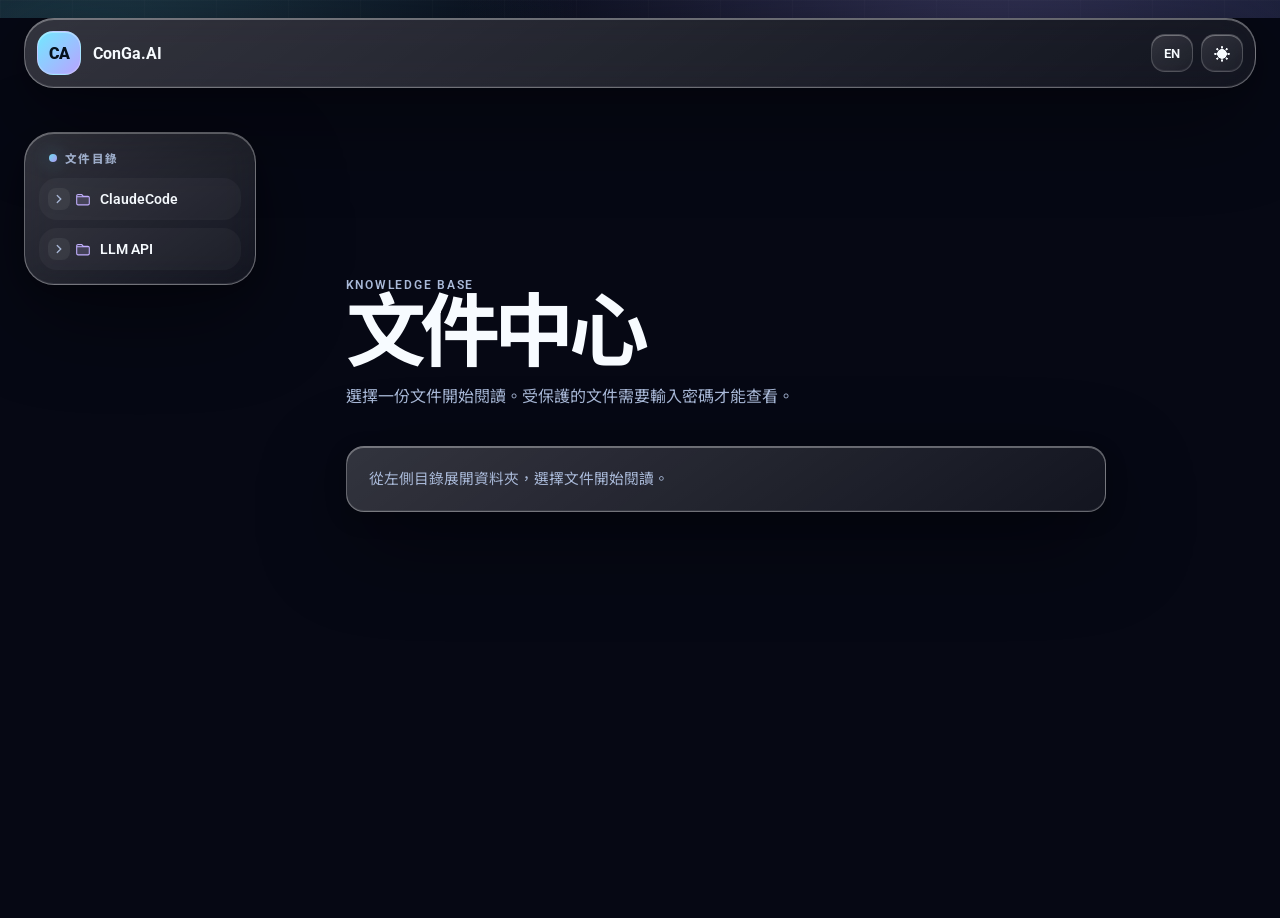
==== commit 88149e16: "Deploy liquid glass docs UI Publish the rebuilt static site assets and encrypted docs generated from" ====
--- a/index.html
+++ b/index.html
@@ -22,8 +22,8 @@
     />
     <link rel="icon" type="image/svg+xml" href="/favicon.svg" />
     <title>ConGa.AI</title>
-    <script type="module" crossorigin src="/assets/index-DcIFZLIV.js"></script>
-    <link rel="stylesheet" crossorigin href="/assets/index-F7dOrVVu.css">
+    <script type="module" crossorigin src="/assets/index-DDXg7M6b.js"></script>
+    <link rel="stylesheet" crossorigin href="/assets/index-CJyf6cAW.css">
   </head>
   <body>
     <div id="root"></div>
--- a/assets/index-CJyf6cAW.css
+++ b/assets/index-CJyf6cAW.css
@@ -0,0 +1 @@
+:root,[data-theme=dark]{color:#f7fbff;font-synthesis:none;text-rendering:optimizelegibility;-webkit-font-smoothing:antialiased;--font-ui:"Roboto", "Noto Sans TC", Arial, -apple-system, BlinkMacSystemFont, "Segoe UI", "PingFang TC", "Microsoft JhengHei", sans-serif;--font-doc:"Roboto", "Noto Sans TC", Arial, -apple-system, BlinkMacSystemFont, "Segoe UI", "PingFang TC", "Microsoft JhengHei", sans-serif;--font-mono:"JetBrains Mono", ui-monospace, "Cascadia Code", "SF Mono", Menlo, Consolas, monospace;--bg:#070a12;--card:#ffffff14;--card-strong:#ffffff24;--line:#ffffff29;--muted:#aab6d3;--text:#f7fbff;--cyan:#5de4ff;--violet:#a88bff;--pink:#ff75c8;--green:#72f2b2;--shadow:0 24px 80px #0000006b;--nav-bg:#070a12b3;--brand-text:#06111d;--body-gradient:radial-gradient(circle at top left, #5de4ff2e, transparent 34rem), radial-gradient(circle at 80% 8%, #a88bff33, transparent 36rem), linear-gradient(135deg, #050814 0%, #0b1020 52%, #080710 100%);--ambient-one:#5de4ff3d;--ambient-two:#ff75c838;--markdown-text:#dce4f8;--markdown-pre-bg:#00000059;--markdown-pre-text:#e8edf8;--nav-link:#d9e4ff;--nav-link-hover:#fff;--nav-link-hover-bg:#ffffff1a;--button-ghost-bg:#ffffff12;--button-ghost-text:#fff;--input-bg:#ffffff0a;--input-text:var(--text);--brand-border:#ffffff47;--table-head-bg:#ffffff0d;--table-row-even:#ffffff05;--spinner-track:#ffffff1f;--blockquote-bg:#a88bff14;--code-bg:#72f2b214;--nav-bg-solid:#070a12f5;--site-gutter:clamp(14px, 3.5vw, 24px);--docs-sticky-top:96px;background:#070a12;font-family:Roboto,Noto Sans TC,Arial,-apple-system,BlinkMacSystemFont,Segoe UI,PingFang TC,Microsoft JhengHei,sans-serif}[data-theme=light]{color:#0c1a2e;--bg:#fff;--card:#ffffffe0;--card-strong:#f4f9fff5;--line:#0c1a2e1f;--muted:#5b7190;--text:#0c1a2e;--cyan:#2f9bff;--violet:#ff9a4d;--pink:#ff6b9d;--green:#169a62;--shadow:0 24px 60px #2f9bff24;--nav-bg:#ffffffd1;--brand-text:#fff;--body-gradient:radial-gradient(circle at top left, #2f9bff29, transparent 34rem), radial-gradient(circle at 80% 8%, #ff9a4d24, transparent 36rem), linear-gradient(135deg, #fff 0%, #f4f9ff 52%, #fff7f0 100%);--ambient-one:#2f9bff2e;--ambient-two:#ff9a4d29;--markdown-text:#24344d;--markdown-pre-bg:#f4f9fff2;--markdown-pre-text:#0c1a2e;--nav-link:#244060;--nav-link-hover:#0c1a2e;--nav-link-hover-bg:#2f9bff1f;--button-ghost-bg:#2f9bff14;--button-ghost-text:#0c1a2e;--input-bg:#fff;--input-text:#0c1a2e;--brand-border:#2f9bff47;--table-head-bg:#2f9bff14;--table-row-even:#2f9bff0a;--spinner-track:#0c1a2e1f;--blockquote-bg:#2f9bff14;--code-bg:#2f9bff14;--nav-bg-solid:#fffffff5;--site-gutter:clamp(14px, 3.5vw, 24px);--docs-sticky-top:96px;background:#fff}*{box-sizing:border-box}html{scroll-behavior:smooth;overflow-x:clip}body{min-width:320px;color:var(--text);font-family:var(--font-ui);background:var(--bg);margin:0;overflow-x:clip}.page-backdrop{z-index:-1;pointer-events:none;position:fixed;inset:0;overflow:hidden}.page-backdrop-gradient{background:var(--body-gradient);position:absolute;inset:0}.page-backdrop-glow{filter:blur(48px);opacity:.34;border-radius:999px;width:min(28rem,70vw);height:min(28rem,70vw);position:absolute}.page-backdrop-glow-one{background:var(--ambient-one);top:12%;left:max(-12rem,-20vw)}.page-backdrop-glow-two{background:var(--ambient-two);bottom:8%;right:max(-12rem,-20vw)}@media (width<=768px){.page-backdrop-glow{opacity:.22;filter:blur(36px)}}a{color:inherit;text-decoration:none}button,a{-webkit-tap-highlight-color:transparent}.site-shell{z-index:0;width:min(1180px, calc(100% - var(--site-gutter) * 2));margin:0 auto;position:relative}.ambient{z-index:-1;filter:blur(28px);opacity:.35;pointer-events:none;border-radius:999px;width:28rem;height:28rem;position:fixed}.ambient-one{background:var(--ambient-one);top:18%;left:-14rem}.ambient-two{background:var(--ambient-two);bottom:12%;right:-14rem}.nav{z-index:20;border:1px solid var(--line);background:var(--nav-bg);box-shadow:var(--shadow);-webkit-backdrop-filter:blur(24px);backdrop-filter:blur(24px);border-radius:28px;justify-content:space-between;align-items:center;gap:24px;margin:16px 0 48px;padding:14px;display:flex;position:sticky;top:16px}.nav-right{align-items:center;gap:12px;min-width:0;display:flex}.pref-controls{flex-shrink:0;align-items:center;gap:8px;display:inline-flex}.pref-toggle{border:1px solid var(--line);min-width:42px;height:38px;color:var(--text);font:inherit;background:var(--card);cursor:pointer;border-radius:14px;place-items:center;padding:0 12px;font-size:.82rem;font-weight:600;transition:border-color .2s,background .2s,transform .2s;display:inline-grid}.pref-toggle:hover{background:var(--card-strong);border-color:#5de4ff73;transform:translateY(-1px)}.pref-toggle-theme{font-size:1rem}.brand{align-items:center;gap:12px;display:inline-flex}.brand-mark{border:1px solid var(--brand-border);background:linear-gradient(135deg, var(--cyan), var(--violet));width:44px;height:44px;color:var(--brand-text);letter-spacing:-.05em;border-radius:16px;place-items:center;font-weight:900;display:grid}.brand strong,.brand small{display:block}.brand strong{font-size:.98rem}.brand small{color:var(--muted);font-size:.78rem}.nav-links{align-items:center;gap:6px;display:flex}.nav-links a{color:var(--nav-link);border-radius:999px;padding:10px 14px;font-size:.92rem;transition:background .18s,color .18s,transform .18s}.nav-links a:hover{background:var(--nav-link-hover-bg);color:var(--nav-link-hover);transform:translateY(-1px)}.section-grid{grid-template-columns:minmax(0,1.05fr) minmax(320px,.95fr);align-items:center;gap:46px;display:grid}.hero{min-height:calc(100vh - 126px);padding:24px 0 84px}.announcement{border:1px solid var(--line);color:#dfe8ff;background:#ffffff12;border-radius:999px;align-items:center;gap:10px;width:fit-content;margin-bottom:28px;padding:8px 12px 8px 8px;display:inline-flex;box-shadow:inset 0 1px #ffffff14}.announcement span{color:var(--cyan);background:#5de4ff29;border-radius:999px;padding:6px 10px;font-size:.8rem;font-weight:800}.eyebrow{color:var(--cyan);letter-spacing:.18em;text-transform:uppercase;margin:0 0 14px;font-size:.78rem;font-weight:800}h1,h2,h3,p{margin-top:0}h1{letter-spacing:-.08em;max-width:780px;margin-bottom:24px;font-size:clamp(3rem,8vw,6.7rem);line-height:.92}h2{letter-spacing:-.06em;margin-bottom:18px;font-size:clamp(2rem,4vw,4.25rem);line-height:1}h3{letter-spacing:-.03em;margin-bottom:12px;font-size:1.35rem}.hero-description,.section-heading p,.process-item p,.service-card p,.team-card p,.contact-section p{color:var(--muted);font-size:1rem;line-height:1.8}.hero-description{max-width:660px;font-size:clamp(1.05rem,2vw,1.25rem)}.cta-row{flex-wrap:wrap;gap:14px;margin:34px 0;display:flex}.button{border:1px solid var(--line);border-radius:999px;justify-content:center;align-items:center;min-height:48px;padding:0 20px;font-weight:800;transition:transform .18s,box-shadow .18s,border-color .18s;display:inline-flex}.button:hover{transform:translateY(-2px)}.button-primary{background:linear-gradient(135deg, var(--cyan), var(--violet));color:#04111c;border-color:#5de4ff80;box-shadow:0 16px 42px #5de4ff40}.button-ghost{background:var(--button-ghost-bg);color:var(--button-ghost-text)}.metric-grid{grid-template-columns:repeat(3,minmax(0,1fr));gap:12px;display:grid}.metric-card,.service-card,.team-card,.testimonial-card,.contact-card,.floating-panel,.orbital-card,.process-item{border:1px solid var(--line);box-shadow:var(--shadow);-webkit-backdrop-filter:blur(22px);backdrop-filter:blur(22px);background:linear-gradient(145deg,#ffffff1f,#ffffff0e)}.metric-card{border-radius:24px;padding:18px}.metric-card strong,.metric-card span{display:block}.metric-card strong{margin-bottom:6px;font-size:1.45rem}.metric-card span{color:var(--muted);font-size:.9rem}.hero-visual{place-items:center;min-height:620px;display:grid;position:relative}.hero-visual:before{aspect-ratio:1;content:"";background-color:#0000;background-image:linear-gradient(#ffffff0d 1px,#0000 1px),linear-gradient(90deg,#ffffff0d 1px,#0000 1px);background-position:0 0,0 0;background-repeat:repeat,repeat;background-size:42px 42px;background-attachment:scroll,scroll;background-origin:padding-box,padding-box;background-clip:border-box,border-box;border:1px solid #ffffff1a;border-radius:999px;width:90%;animation:28s linear infinite rotateSlow;position:absolute;-webkit-mask-image:radial-gradient(circle,#000 52%,#0000 74%);mask-image:radial-gradient(circle,#000 52%,#0000 74%)}.orbital-card{z-index:2;text-align:center;border-radius:44px;place-items:center;width:min(360px,82vw);min-height:360px;padding:38px;animation:5s ease-in-out infinite float;display:grid;position:relative}.orbital-card span{color:var(--muted);font-weight:700}.orbital-card strong{letter-spacing:-.07em;max-width:260px;font-size:clamp(2.3rem,5vw,4.2rem);line-height:.95}.pulse-dot{background:radial-gradient(circle at 32% 28%, #fff, transparent 18%), linear-gradient(135deg, var(--cyan), var(--pink));border-radius:999px;width:74px;height:74px;animation:2.4s ease-in-out infinite pulse;box-shadow:0 0 #5de4ff73}.floating-panel{z-index:3;border-radius:24px;gap:4px;width:190px;padding:18px;animation:6s ease-in-out infinite float;display:grid;position:absolute}.floating-panel span{color:var(--cyan);font-size:.82rem;font-weight:900}.floating-panel small{color:var(--muted)}.panel-one{top:80px;right:16px}.panel-two{animation-delay:-2s;bottom:130px;left:12px}.panel-three{animation-delay:-4s;bottom:58px;right:72px}.logo-strip{border:1px solid var(--line);background:#ffffff0f;border-radius:28px;grid-template-columns:repeat(3,1fr);gap:12px;margin-bottom:90px;padding:12px;display:grid}.logo-strip span{color:#d9e4ff;text-align:center;background:#ffffff0e;border-radius:20px;padding:20px;font-size:clamp(1rem,2vw,1.4rem);font-weight:900}.section{padding:92px 0}.section-heading{max-width:780px;margin-bottom:34px}.cards{gap:18px;display:grid}.three-columns{grid-template-columns:repeat(3,minmax(0,1fr))}.two-columns{grid-template-columns:repeat(2,minmax(0,1fr))}.service-card,.team-card,.testimonial-card{border-radius:32px;padding:28px;position:relative;overflow:hidden}.service-card:before,.team-card:before,.testimonial-card:before{content:"";opacity:0;background:radial-gradient(circle at 100% 0,#5de4ff26,#0000 38%);transition:opacity .22s;position:absolute;inset:0}.service-card:hover:before,.team-card:hover:before,.testimonial-card:hover:before{opacity:1}.card-index{color:var(--cyan);margin-bottom:40px;font-weight:900;display:inline-flex}.service-card ul{flex-wrap:wrap;gap:8px;margin:24px 0 0;padding:0;list-style:none;display:flex}.service-card li{color:#dce6ff;background:#ffffff0f;border:1px solid #ffffff1f;border-radius:999px;padding:8px 10px;font-size:.86rem}.process-section{grid-template-columns:.8fr 1fr;align-items:start;gap:44px;display:grid}.process-list{gap:14px;display:grid}.process-item{border-radius:28px;grid-template-columns:70px 1fr;gap:20px;padding:22px;display:grid}.process-item>span{width:54px;height:54px;color:var(--cyan);background:#5de4ff1f;border-radius:18px;place-items:center;font-weight:900;display:grid}.team-card{grid-template-columns:auto 1fr;gap:20px;display:grid}.avatar{color:#07101f;background:linear-gradient(135deg,#5de4ffe6,#ff75c8e6);border-radius:26px;place-items:center;width:82px;height:82px;font-size:2rem;font-weight:950;display:grid;overflow:hidden}.avatar img{object-fit:cover;width:100%;height:100%}.team-card span{color:var(--cyan);margin-bottom:12px;font-weight:800;display:inline-flex}.testimonial-section{padding-top:20px}.testimonial-card{margin:0}.testimonial-card blockquote{color:#eef5ff;margin:0 0 24px;font-size:clamp(1.15rem,2vw,1.55rem);line-height:1.6;position:relative}.testimonial-card figcaption{color:var(--muted);gap:4px;display:grid}.testimonial-card strong{color:#fff}.contact-section{box-shadow:var(--shadow);background:radial-gradient(circle at 0 0,#5de4ff33,#0000 34%),linear-gradient(145deg,#ffffff1f,#ffffff0e);border:1px solid #5de4ff42;border-radius:42px;grid-template-columns:1fr minmax(280px,420px);align-items:stretch;gap:28px;margin:72px 0 32px;padding:clamp(28px,5vw,54px);display:grid}.contact-section small{color:#d7e1fb}.contact-card{border-radius:30px;align-content:center;gap:16px;padding:26px;display:grid}.contact-card span{color:var(--cyan);text-transform:uppercase;letter-spacing:.14em;font-weight:900}.contact-card>a:not(.button){letter-spacing:-.04em;word-break:break-word;font-size:clamp(1.3rem,3vw,2rem);font-weight:900}.footer{color:var(--muted);justify-content:space-between;gap:18px;padding:28px 0 44px;display:flex}.reveal{animation:.72s cubic-bezier(.2,.72,.2,1) both reveal;animation-delay:var(--delay,0s)}.delay-1{--delay:.12s}@keyframes reveal{0%{opacity:0;transform:translateY(24px)scale(.98)}to{opacity:1;transform:translateY(0)scale(1)}}@keyframes float{0%,to{transform:translateY(0)}50%{transform:translateY(-16px)}}@keyframes pulse{0%,to{box-shadow:0 0 #5de4ff6b}50%{box-shadow:0 0 0 18px #5de4ff00}}@keyframes drift{0%{transform:translate(0,0)scale(1)}to{transform:translate(28px,-22px)scale(1.08)}}@keyframes rotateSlow{to{transform:rotate(360deg)}}@media (prefers-reduced-motion:reduce){*,:before,:after{scroll-behavior:auto!important;transition-duration:1ms!important;animation-duration:1ms!important;animation-iteration-count:1!important}}@media (width<=920px){.nav{flex-direction:column;align-items:flex-start}.nav-right{flex-direction:column;align-items:stretch;width:100%}.nav-links{width:100%;overflow-x:auto}.pref-controls{justify-content:flex-end}.section-grid,.process-section,.contact-section,.three-columns,.two-columns{grid-template-columns:1fr}.hero{min-height:auto}.hero-visual{min-height:520px}}@media (width<=640px){.site-shell{width:min(100% - var(--site-gutter) * 2, 1180px)}.nav{border-radius:22px;margin-bottom:28px;top:10px}.announcement{border-radius:22px;flex-direction:column;align-items:flex-start}h1{font-size:clamp(2.7rem,16vw,4.7rem)}.metric-grid,.logo-strip,.process-item,.team-card{grid-template-columns:1fr}.hero-visual{min-height:480px}.orbital-card{min-height:300px}.floating-panel{width:168px;padding:14px}.panel-one{top:18px;right:0}.panel-two{bottom:92px;left:0}.panel-three{bottom:18px;right:20px}.section{padding:64px 0}.footer{flex-direction:column}}:root,[data-theme=dark]{--bg:#060814;--card:#ffffff13;--card-strong:#ffffff1f;--line:#ffffff2e;--text:#f7fbff;--muted:#a9b9d8;--cyan:#72e8ff;--violet:#b9a3ff;--pink:#ff8bd4;--green:#7df5c4;--glass:linear-gradient(145deg, #ffffff2e, #ffffff0e);--glass-soft:linear-gradient(145deg, #ffffff1d, #ffffff09);--glass-edge:#ffffff57;--glass-inner:inset 0 1px 0 #ffffff52, inset 0 -1px 0 #ffffff14;--shadow:0 30px 90px #00000070, 0 6px 22px #0003;--nav-bg:#090d1a9e;--nav-bg-solid:#090d1aeb;--body-gradient:radial-gradient(circle at 8% 8%, #72e8ff38, transparent 30rem), radial-gradient(circle at 78% 10%, #b9a3ff3d, transparent 34rem), radial-gradient(circle at 70% 82%, #ff8bd429, transparent 32rem), linear-gradient(145deg, #050712 0%, #0b1226 48%, #070914 100%);--ambient-one:#72e8ff47;--ambient-two:#ff8bd43b;--markdown-text:#e0e8fb;--markdown-pre-bg:#02071285;--input-bg:#ffffff12;--button-ghost-bg:#ffffff14}[data-theme=light]{--bg:#f7fbff;--card:#ffffffa8;--card-strong:#ffffffd1;--line:#36577e29;--text:#0b1728;--muted:#566f92;--cyan:#188fe8;--violet:#8b67ff;--pink:#d84f98;--green:#0b9461;--glass:linear-gradient(145deg, #ffffffeb, #ffffff8a);--glass-soft:linear-gradient(145deg, #ffffffb8, #ffffff5c);--glass-edge:#ffffffe6;--glass-inner:inset 0 1px 0 #fffffff2, inset 0 -1px 0 #2f9bff14;--shadow:0 30px 90px #2f69aa29, 0 8px 24px #1b43761a;--nav-bg:#ffffffa3;--nav-bg-solid:#ffffffeb;--body-gradient:radial-gradient(circle at 8% 8%, #2f9bff33, transparent 30rem), radial-gradient(circle at 80% 8%, #8b67ff29, transparent 34rem), radial-gradient(circle at 72% 84%, #ff9a4d21, transparent 34rem), linear-gradient(145deg, #f8fcff 0%, #eef6ff 48%, #fff8f0 100%);--ambient-one:#2f9bff33;--ambient-two:#ff9a4d29;--markdown-text:#22334e;--markdown-pre-bg:#ffffffc7;--input-bg:#ffffffb8;--button-ghost-bg:#ffffff8a}body{min-height:100dvh}.page-backdrop-gradient:after{opacity:.46;content:"";background-image:linear-gradient(#ffffff0b 1px,#0000 1px),linear-gradient(90deg,#ffffff0a 1px,#0000 1px);background-size:72px 72px;position:absolute;inset:0;-webkit-mask-image:linear-gradient(#000,#0000 82%);mask-image:linear-gradient(#000,#0000 82%)}[data-theme=light] .page-backdrop-gradient:after{opacity:.58;background-image:linear-gradient(#185ca00d 1px,#0000 1px),linear-gradient(90deg,#185ca00b 1px,#0000 1px)}.page-backdrop-glow{filter:blur(68px)saturate(135%);opacity:.44}.site-shell{width:min(1240px, calc(100% - var(--site-gutter) * 2))}.nav,.metric-card,.service-card,.team-card,.testimonial-card,.contact-card,.floating-panel,.orbital-card,.process-item,.contact-section,.logo-strip{border-color:var(--glass-edge);background:var(--glass);box-shadow:var(--shadow), var(--glass-inner);-webkit-backdrop-filter:blur(28px)saturate(160%)}.nav{top:max(14px, env(safe-area-inset-top));border-radius:30px;margin:18px 0 40px;padding:12px}.brand-mark,.pref-toggle,.button,.service-card li{box-shadow:var(--glass-inner)}.pref-toggle,.button-ghost,.service-card li,.logo-strip span{background:var(--glass-soft)}.button-primary{border-color:color-mix(in srgb, var(--cyan) 58%, white 22%);background:radial-gradient(circle at 18% 18%, #ffffffb8, transparent 24%), linear-gradient(135deg, var(--cyan), var(--violet));box-shadow:0 18px 50px color-mix(in srgb, var(--cyan) 30%, transparent), var(--glass-inner)}[data-theme=light] .button-primary{color:#fff}.nav-links a,.pref-toggle,.button,.docs-mobile-toggle{transform:translateZ(0)}.nav-links a:hover,.pref-toggle:hover,.button:hover{transform:translateY(-2px)scale(1.01)}@supports not ((-webkit-backdrop-filter:blur(1px)) or (backdrop-filter:blur(1px))){.nav,.metric-card,.service-card,.team-card,.testimonial-card,.contact-card,.floating-panel,.orbital-card,.process-item,.contact-section,.logo-strip{background:var(--card-strong)}}@media (width<=768px){:root,[data-theme=dark],[data-theme=light]{--site-gutter:clamp(12px, 4vw, 18px)}.nav{margin-top:max(10px, env(safe-area-inset-top));-webkit-backdrop-filter:blur(22px)saturate(145%)}}.docs-shell{min-height:100dvh;padding-bottom:max(48px, env(safe-area-inset-bottom))}.docs-nav{margin-bottom:32px}.docs-gate-eyebrow{color:var(--cyan);letter-spacing:.14em;text-transform:uppercase;margin:0 0 10px;font-size:.78rem;font-weight:600}.docs-gate{place-items:center;min-height:min(72vh,640px);padding:24px 0;display:grid}.docs-gate-card{border:1px solid var(--line);background:var(--card-strong);width:min(440px,100%);box-shadow:var(--shadow);-webkit-backdrop-filter:blur(24px);backdrop-filter:blur(24px);text-align:center;border-radius:28px;padding:36px 32px}.docs-gate-icon{width:56px;height:56px;color:var(--cyan);background:#5de4ff1a;border-radius:18px;place-items:center;margin:0 auto 18px;display:grid}.docs-gate-icon svg{width:28px;height:28px}.docs-gate-card h1{margin:0 0 12px;font-size:clamp(1.5rem,4vw,2rem);line-height:1.2}.docs-gate-copy{color:var(--muted);margin:0 0 28px;font-size:.95rem;line-height:1.65}.docs-gate-form{text-align:left;gap:12px;display:grid}.docs-gate-form label{color:var(--muted);font-size:.82rem;font-weight:500}.docs-gate-form input{border:1px solid var(--line);width:100%;color:var(--input-text);font:inherit;background:var(--input-bg);border-radius:16px;padding:14px 16px;transition:border-color .2s,box-shadow .2s}.docs-gate-form input:focus{border-color:#5de4ff8c;outline:none;box-shadow:0 0 0 3px #5de4ff1f}.docs-gate-error{color:#ff8fab;margin:0;font-size:.88rem}.docs-gate-submit{width:100%;margin-top:4px}.docs-mobile-controls{display:none}.docs-layout{grid-template-columns:minmax(220px,260px) minmax(0,1fr);align-items:start;gap:clamp(16px,2.5vw,28px);padding:8px 0 48px;display:grid}.docs-layout-with-toc{grid-template-columns:minmax(220px,260px) minmax(0,1fr) minmax(180px,220px);gap:clamp(16px,2vw,24px)}.docs-sidebar,.docs-toc-sidebar{top:var(--docs-sticky-top);max-height:calc(100dvh - var(--docs-sticky-top) - 16px);overscroll-behavior:contain;scrollbar-width:thin;-webkit-overflow-scrolling:touch;position:sticky;overflow:auto}.docs-sidebar{border:1px solid var(--line);background:var(--card);-webkit-backdrop-filter:blur(16px);backdrop-filter:blur(16px);border-radius:22px;padding:16px 12px}.docs-main{min-width:0}.docs-toc-sidebar{padding:16px 0 16px 4px}.docs-tree-label{color:var(--muted);letter-spacing:.12em;text-transform:uppercase;margin:0 0 12px;padding:0 8px;font-size:.72rem;font-weight:600}.docs-tree-root,.docs-tree-children{margin:0;padding:0;list-style:none}.docs-tree-children,.docs-tree-node+.docs-tree-node{margin-top:2px}.docs-tree-row{width:100%;min-height:34px;padding-left:calc(8px + var(--tree-depth,0) * 14px);text-align:left;border-radius:12px;align-items:center;gap:4px;display:flex}.docs-tree-toggle{width:22px;height:22px;color:var(--muted);cursor:pointer;background:0 0;border:none;border-radius:8px;flex:0 0 22px;place-items:center;padding:0;transition:color .15s,background .15s;display:grid}.docs-tree-toggle.is-open .docs-tree-chevron{transform:rotate(90deg)}.docs-tree-toggle-spacer{pointer-events:none;opacity:0}.docs-tree-chevron{width:14px;height:14px;transition:transform .15s}.docs-tree-folder-btn{min-width:0;color:var(--text);font:inherit;cursor:pointer;background:0 0;border:none;flex:1;align-items:center;gap:8px;padding:6px 8px 6px 0;font-size:.9rem;font-weight:600;transition:color .15s;display:flex}.docs-tree-folder-btn:hover{color:var(--cyan)}.docs-tree-folder-name{text-overflow:ellipsis;white-space:nowrap;overflow:hidden}.docs-tree-icon{width:18px;height:18px;color:var(--violet);flex:0 0 18px}.docs-tree-file-link{color:var(--muted);font-size:.88rem;text-decoration:none;transition:color .15s,background .15s}.docs-tree-file-link:hover{color:var(--text);background:var(--nav-link-hover-bg)}.docs-tree-file-link.is-active{color:var(--cyan);background:#5de4ff1a;font-weight:600}[data-theme=light] .docs-tree-file-link.is-active{background:#2f9bff1f}.docs-tree-file-title{text-overflow:ellipsis;white-space:nowrap;flex:1;min-width:0;overflow:hidden}.docs-tree-badge{color:var(--violet);letter-spacing:.03em;background:#a88bff24;border-radius:999px;flex:none;padding:2px 7px;font-size:.62rem;font-weight:600}.docs-tree-empty{color:var(--muted);padding:12px 8px;font-size:.88rem;line-height:1.6}.docs-tree-empty p{margin:0}.markdown-toc-label{color:var(--muted);letter-spacing:.12em;text-transform:uppercase;margin:0 0 14px;padding-left:12px;font-size:.72rem;font-weight:600}.markdown-toc-list{border-left:2px solid var(--line);margin:0;padding:0 0 0 12px;list-style:none}.markdown-toc-item{margin:0;line-height:1.45}.markdown-toc-item+.markdown-toc-item{margin-top:6px}.markdown-toc-item a{color:var(--muted);border-left:2px solid #0000;margin-left:-14px;padding:4px 0 4px 10px;font-size:.82rem;text-decoration:none;transition:color .15s,border-color .15s;display:block}.markdown-toc-item a:hover{color:var(--text)}.markdown-toc-item.is-active a{color:var(--cyan);border-left-color:var(--cyan);font-weight:600}.markdown-toc-level-3 a{padding-left:22px;font-size:.78rem}.markdown-toc-level-4 a,.markdown-toc-level-5 a,.markdown-toc-level-6 a{opacity:.92;padding-left:34px;font-size:.76rem}.docs-index{padding:12px 0 48px}.docs-index-header{max-width:640px;margin-bottom:36px}.docs-index-header h1{margin:0 0 12px;font-size:clamp(2rem,5vw,3rem)}.docs-index-header p{color:var(--muted);margin:0;line-height:1.7}.docs-index-hint{border:1px dashed var(--line);color:var(--muted);border-radius:18px;margin:0;padding:16px 18px;font-size:.92rem;line-height:1.65}.docs-list{gap:12px;margin:0;padding:0;list-style:none;display:grid}.docs-list-item{border:1px solid var(--line);background:var(--card);border-radius:20px;grid-template-rows:auto auto;grid-template-columns:1fr auto;align-items:center;gap:4px 16px;padding:18px 20px;transition:border-color .2s,transform .2s,background .2s;display:grid}.docs-list-item:hover{background:var(--card-strong);border-color:#5de4ff66;transform:translateY(-1px)}.docs-list-title{grid-column:1;font-size:1.05rem;font-weight:600}.docs-list-slug{color:var(--muted);font-size:.82rem;font-family:var(--font-mono);grid-column:1}.docs-badge{color:var(--violet);letter-spacing:.04em;background:#a88bff24;border-radius:999px;grid-area:1/2/span 2;padding:4px 10px;font-size:.72rem;font-weight:600}.docs-empty{border:1px dashed var(--line);color:var(--muted);border-radius:24px;padding:32px;line-height:1.7}.docs-empty-hint{margin-top:12px;font-size:.9rem}.docs-empty code{color:var(--cyan);background:#5de4ff14;border-radius:6px;padding:2px 6px;font-size:.85em}.docs-status{min-height:40vh;color:var(--muted);text-align:center;place-items:center;gap:16px;display:grid}.docs-status-inline{min-height:32vh;padding:24px 0}.docs-status-error h1{color:var(--text);margin:0 0 8px}.docs-status-error code{color:var(--pink);background:#ff75c81a;border-radius:6px;padding:2px 8px}.docs-spinner{border:2px solid var(--spinner-track);border-top-color:var(--cyan);border-radius:50%;width:32px;height:32px;animation:.8s linear infinite docsSpin}@keyframes docsSpin{to{transform:rotate(360deg)}}.docs-viewer-wrap{padding:0 0 24px}.docs-toolbar{justify-content:flex-end;align-items:center;gap:16px;min-height:36px;margin-bottom:16px;display:flex}.docs-back{color:var(--muted);font-size:.92rem;transition:color .2s}.docs-back:hover{color:var(--cyan)}.docs-lock-btn{padding:8px 16px;font-size:.85rem}.docs-toolbar-actions{flex-wrap:wrap;align-items:center;gap:10px;display:flex}.docs-gate-wrap{gap:16px;display:grid}.docs-gate-controls{justify-content:flex-end;display:flex}.markdown-viewer{border:1px solid var(--line);background:var(--card-strong);box-shadow:var(--shadow);-webkit-backdrop-filter:blur(20px);backdrop-filter:blur(20px);border-radius:28px;padding:40px 48px}.markdown-viewer-header{border-bottom:1px solid var(--line);margin-bottom:28px;padding-bottom:20px}.markdown-viewer-header h1{letter-spacing:0;margin:0;font-size:clamp(1.75rem,3.6vw,2.25rem);font-weight:500;line-height:1.35}.doc-flow-nav{border:1px solid var(--line);background:var(--card);border-radius:18px;margin-bottom:28px;padding:16px 18px}.markdown-viewer>.doc-flow-nav:last-child{margin-top:36px;margin-bottom:0}.doc-flow-progress{color:var(--muted);letter-spacing:.06em;text-transform:uppercase;margin:0 0 12px;font-size:.82rem;font-weight:600}.doc-flow-links{grid-template-columns:1fr 1fr;gap:12px;display:grid}.doc-flow-link{border:1px solid var(--line);background:var(--card-strong);border-radius:14px;gap:4px;padding:12px 14px;transition:border-color .15s,transform .15s;display:grid}.doc-flow-link:hover{border-color:#5de4ff73;transform:translateY(-1px)}.doc-flow-empty{visibility:hidden;pointer-events:none}.doc-flow-label{color:var(--cyan);letter-spacing:.04em;text-transform:uppercase;font-size:.78rem;font-weight:600}.doc-flow-title{color:var(--text);font-size:.92rem;font-weight:600;line-height:1.45}.doc-flow-next{text-align:right}.markdown-body{color:var(--markdown-text);font-family:var(--font-doc);letter-spacing:0;word-spacing:normal;font-feature-settings:"kern" 1;text-rendering:optimizelegibility;font-size:14px;font-weight:400;line-height:1.65}.markdown-body>:first-child{margin-top:0}.markdown-body>:last-child{margin-bottom:0}.markdown-body h1,.markdown-body h2,.markdown-body h3,.markdown-body h4{color:var(--text);letter-spacing:0;scroll-margin-top:calc(var(--docs-sticky-top) + 12px);font-weight:500}.markdown-body h1{margin:1.6em 0 .6em;font-size:1.5rem;line-height:1.35}.markdown-body h2{border-bottom:none;margin:1.75em 0 .55em;padding-bottom:0;font-size:1.25rem;line-height:1.4}.markdown-body h3{margin:1.35em 0 .45em;font-size:1.08rem;line-height:1.45}.markdown-body h4{margin:1.15em 0 .4em;font-size:1rem;line-height:1.45}.markdown-body p,.markdown-body ul,.markdown-body ol,.markdown-body blockquote,.markdown-body pre,.markdown-body table{margin:0 0 .85em}.markdown-body p{line-height:1.65}.markdown-body blockquote{margin:.75em 0 1em;padding:10px 16px}.markdown-body hr{margin:1.5em 0}.markdown-body a{color:var(--cyan);text-underline-offset:2px;-webkit-text-decoration:underline #5de4ff59;text-decoration:underline #5de4ff59}.markdown-body a:hover{-webkit-text-decoration-color:var(--cyan);text-decoration-color:var(--cyan)}.markdown-body ul,.markdown-body ol{margin-bottom:.85em;padding-left:1.5em}.markdown-body li{margin:.25em 0;line-height:1.65}.markdown-body li+li{margin-top:.25em}.markdown-body li p{margin-bottom:.45em}.markdown-body li::marker{color:var(--violet)}.markdown-body blockquote{border-left:3px solid var(--violet);color:var(--muted);background:var(--blockquote-bg);border-radius:0 12px 12px 0;padding:12px 18px}.markdown-body code{color:var(--green);font-size:.92em;font-family:var(--font-mono);background:var(--code-bg);border-radius:4px;padding:.12em .35em}.markdown-body pre{border:1px solid var(--line);background:var(--markdown-pre-bg);border-radius:12px;margin:.75em 0 1em;padding:14px 16px;line-height:1.55;overflow-x:auto}.markdown-body pre code{color:var(--markdown-pre-text);background:0 0;padding:0;font-size:13px;line-height:1.55}.markdown-body table{border-collapse:collapse;width:100%;margin:.75em 0 1em;font-size:13px;line-height:1.55;display:block;overflow-x:auto}.markdown-body th,.markdown-body td{border:1px solid var(--line);text-align:left;vertical-align:top;padding:10px 12px}.markdown-body th{color:var(--text);background:var(--table-head-bg);font-weight:500}.markdown-body tr:nth-child(2n) td{background:var(--table-row-even)}.markdown-body hr{border:none;border-top:1px solid var(--line)}.markdown-body input[type=checkbox]{accent-color:var(--cyan);margin-right:.5em}.markdown-body strong{font-weight:500}@media (width<=1200px){.docs-layout-with-toc{grid-template-columns:minmax(200px,240px) minmax(0,1fr)}.docs-toc-sidebar{display:none}.docs-layout-with-toc .docs-mobile-controls{display:flex}}@media (width<=920px){.docs-shell .nav{margin-top:max(12px, env(safe-area-inset-top));flex-flow:wrap;align-items:center;gap:12px}.docs-shell .nav-right{justify-content:flex-end;width:auto;margin-left:auto}.docs-shell .pref-controls{justify-content:flex-end}}@media (width<=768px){:root,[data-theme=dark],[data-theme=light]{--docs-sticky-top:78px}.docs-shell .nav{-webkit-backdrop-filter:none;backdrop-filter:none;background:var(--nav-bg-solid);border-radius:20px;margin-bottom:20px;padding:10px 12px}.docs-layout,.docs-layout-with-toc{grid-template-columns:1fr;gap:12px;padding-top:0}.docs-mobile-controls{top:calc(var(--docs-sticky-top) - 8px);z-index:12;background:var(--bg);border-bottom:1px solid #0000;gap:8px;padding:4px 0 8px;display:flex;position:sticky}.docs-mobile-toggle{border:1px solid var(--line);min-height:40px;color:var(--text);font:inherit;background:var(--card-strong);cursor:pointer;border-radius:12px;flex:1;padding:0 14px;font-size:.88rem;font-weight:600;transition:border-color .15s,background .15s}.docs-mobile-toggle[aria-expanded=true]{color:var(--cyan);background:var(--card);border-color:#5de4ff73}[data-theme=light] .docs-mobile-toggle[aria-expanded=true]{border-color:#2f9bff73}.docs-sidebar,.docs-toc-sidebar{max-height:none;display:none;position:static}.docs-sidebar.is-open,.docs-toc-sidebar.is-open{display:block}.docs-sidebar{padding:14px 10px}.docs-toc-sidebar{padding:8px 0 0}.markdown-viewer{-webkit-backdrop-filter:none;backdrop-filter:none;border-radius:20px;padding:24px 18px}.docs-gate-card{-webkit-backdrop-filter:none;backdrop-filter:none;border-radius:22px;padding:28px 20px}.docs-sidebar,.markdown-viewer,.docs-gate-card{box-shadow:none}}@media (width<=480px){:root,[data-theme=dark],[data-theme=light]{--docs-sticky-top:72px}.docs-shell .brand-mark{border-radius:12px;width:38px;height:38px;font-size:.82rem}.docs-shell .brand strong{font-size:.92rem}.docs-shell .pref-toggle{min-width:38px;height:36px;padding:0 10px}.docs-mobile-controls{flex-direction:column}.markdown-viewer{padding:20px 14px}.markdown-viewer-header h1{font-size:clamp(1.45rem,7vw,1.75rem)}.markdown-body{font-size:13px}.markdown-body pre code{font-size:12px}.doc-flow-link{padding:10px 12px}.doc-flow-title{font-size:.86rem}}@media (width<=640px){.doc-flow-links{grid-template-columns:1fr}.doc-flow-next{text-align:left}.docs-list-item{grid-template-columns:1fr}.docs-badge{grid-area:auto/1;justify-self:start}}.docs-shell.site-shell{width:min(1500px, calc(100% - var(--site-gutter) * 2))}.docs-shell{--docs-sidebar-w:clamp(232px, 18vw, 292px);--docs-toc-w:clamp(184px, 14vw, 240px)}.docs-layout,.docs-layout-with-toc{gap:clamp(18px,2vw,28px);padding:4px 0 56px;position:relative}.docs-layout{grid-template-columns:var(--docs-sidebar-w) minmax(0, 1fr)}.docs-layout-with-toc{grid-template-columns:var(--docs-sidebar-w) minmax(0, 1fr) var(--docs-toc-w)}.docs-sidebar,.docs-toc-sidebar,.markdown-viewer,.docs-gate-card,.docs-index-hint,.docs-status-inline,.doc-flow-nav,.doc-flow-link,.docs-mobile-toggle,.docs-list-item,.docs-empty{border-color:var(--glass-edge);background:var(--glass);box-shadow:var(--shadow), var(--glass-inner);-webkit-backdrop-filter:blur(28px)saturate(160%)}.docs-sidebar{border-radius:30px;padding:14px}.docs-tree-label,.markdown-toc-label{color:var(--muted);align-items:center;gap:8px;padding:0 10px;font-weight:800;display:inline-flex}.docs-tree-label:before,.markdown-toc-label:before{background:linear-gradient(135deg, var(--cyan), var(--violet));width:8px;height:8px;box-shadow:0 0 18px color-mix(in srgb, var(--cyan) 46%, transparent);content:"";border-radius:999px}.docs-tree-root{gap:8px;display:grid}.docs-tree-node+.docs-tree-node{margin-top:0}.docs-tree-children{border-left:1px solid color-mix(in srgb, var(--line) 62%, transparent);gap:6px;margin-top:8px;padding-left:8px;display:grid}.docs-tree-row{min-height:42px;padding:5px 8px;padding-left:calc(8px + var(--tree-depth,0) * 10px);border:1px solid #0000;border-radius:18px}.docs-tree-folder>.docs-tree-row,.docs-tree-file-link{background:#ffffff09;transition:border-color .18s,background .18s,box-shadow .18s,transform .18s,color .18s}[data-theme=light] .docs-tree-folder>.docs-tree-row,[data-theme=light] .docs-tree-file-link{background:#ffffff6b}.docs-tree-folder>.docs-tree-row:hover,.docs-tree-file-link:hover{border-color:color-mix(in srgb, var(--cyan) 34%, var(--glass-edge));background:var(--glass-soft);box-shadow:var(--glass-inner);transform:translate(2px)}.docs-tree-file-link.is-active{color:var(--text);border-color:color-mix(in srgb, var(--cyan) 60%, white 10%);background:radial-gradient(circle at 0% 50%, color-mix(in srgb, var(--cyan) 25%, transparent), transparent 52%), var(--glass);box-shadow:inset 3px 0 0 var(--cyan), var(--glass-inner), 0 12px 28px color-mix(in srgb, var(--cyan) 14%, transparent)}.docs-tree-file-link.is-active .docs-tree-icon-file,.docs-tree-file-link.is-active .docs-tree-file-title{color:var(--text)}.docs-tree-toggle{background:#ffffff0f}.docs-tree-toggle:hover{color:var(--cyan);background:color-mix(in srgb, var(--cyan) 16%, transparent)}.docs-tree-icon{color:color-mix(in srgb, var(--violet) 86%, var(--text))}.docs-tree-icon-file{color:color-mix(in srgb, var(--muted) 82%, var(--text))}.docs-tree-badge,.docs-badge{border:1px solid color-mix(in srgb, var(--violet) 30%, transparent);color:var(--violet);background:color-mix(in srgb, var(--violet) 15%, transparent)}.markdown-viewer{border-radius:36px;padding:clamp(26px,4.2vw,56px);position:relative;overflow:hidden}.markdown-viewer:before{pointer-events:none;background:radial-gradient(circle at 10% 0%, color-mix(in srgb, var(--cyan) 12%, transparent), transparent 36%), linear-gradient(110deg, #ffffff29, transparent 26%, transparent 72%, #ffffff14);content:"";opacity:.78;position:absolute;inset:0}[data-theme=light] .markdown-viewer:before{opacity:.58}.markdown-viewer>*{z-index:1;position:relative}.markdown-viewer-header{margin-bottom:32px;padding-bottom:24px}.markdown-viewer-header h1{letter-spacing:-.045em;max-width:900px;font-size:clamp(1.9rem,4vw,3.35rem);font-weight:650;line-height:1.08}.markdown-body{max-width:900px;font-size:clamp(14px,1.08vw,16px);line-height:1.78}.markdown-body h2{padding-left:18px;font-size:clamp(1.35rem,2.2vw,1.72rem);position:relative}.markdown-body h2:before{background:linear-gradient(var(--cyan), var(--violet));content:"";border-radius:999px;width:5px;height:1.05em;position:absolute;top:.35em;left:0}.markdown-body pre,.markdown-body table,.markdown-body blockquote{border-color:color-mix(in srgb, var(--glass-edge) 72%, transparent);box-shadow:var(--glass-inner)}.markdown-body code{border:1px solid color-mix(in srgb, var(--green) 14%, transparent)}.docs-toc-sidebar{border:1px solid var(--glass-edge);border-radius:26px;padding:18px 12px}.markdown-toc-list{border-left-color:color-mix(in srgb, var(--line) 72%, transparent)}.markdown-toc-item a{border-radius:0 12px 12px 0}.markdown-toc-item a:hover,.markdown-toc-item.is-active a{background:color-mix(in srgb, var(--cyan) 10%, transparent)}.docs-gate-card{border-radius:34px;position:relative;overflow:hidden}.docs-gate-card:before{pointer-events:none;background:radial-gradient(circle at 50% 0%, color-mix(in srgb, var(--cyan) 18%, transparent), transparent 46%), linear-gradient(120deg, #ffffff2e, transparent 42%);content:"";position:absolute;inset:0}.docs-gate-card>*{z-index:1;position:relative}.docs-gate-icon{border:1px solid color-mix(in srgb, var(--cyan) 30%, transparent);background:color-mix(in srgb, var(--cyan) 14%, transparent);box-shadow:var(--glass-inner)}.docs-gate-form input{box-shadow:var(--glass-inner)}.docs-index{align-content:center;min-height:min(58vh,620px);padding:clamp(16px,5vw,64px);display:grid}.docs-index-header{max-width:780px}.docs-index-header h1{letter-spacing:-.07em;font-size:clamp(2.2rem,7vw,5rem);line-height:.95}.docs-index-hint{border-style:solid;max-width:760px;padding:20px 22px}.doc-flow-nav{border-radius:24px}.doc-flow-link{border-radius:18px}.docs-mobile-controls{border-radius:22px}@media (width<=1280px){.docs-layout-with-toc{grid-template-columns:var(--docs-sidebar-w) minmax(0, 1fr)}}@media (width<=980px){.docs-shell{--docs-sidebar-w:220px}.docs-layout,.docs-layout-with-toc{grid-template-columns:minmax(190px,220px) minmax(0,1fr)}}@media (width<=768px){.docs-layout,.docs-layout-with-toc{grid-template-columns:1fr}.docs-mobile-controls{border:1px solid var(--glass-edge);background:var(--glass);box-shadow:var(--glass-inner);-webkit-backdrop-filter:blur(22px)saturate(150%);padding:8px}.docs-mobile-toggle{border-radius:16px;min-height:44px}.docs-sidebar,.docs-toc-sidebar{border-radius:24px}.docs-sidebar.is-open,.docs-toc-sidebar.is-open{display:block}.markdown-viewer{border-radius:26px;padding:clamp(20px,6vw,30px)}.markdown-viewer-header h1{font-size:clamp(1.65rem,8vw,2.25rem)}.markdown-body{max-width:none}}@media (width<=480px){.docs-tree-row{border-radius:16px;min-height:44px}.docs-tree-badge{display:none}.markdown-viewer,.docs-gate-card{border-radius:22px}}
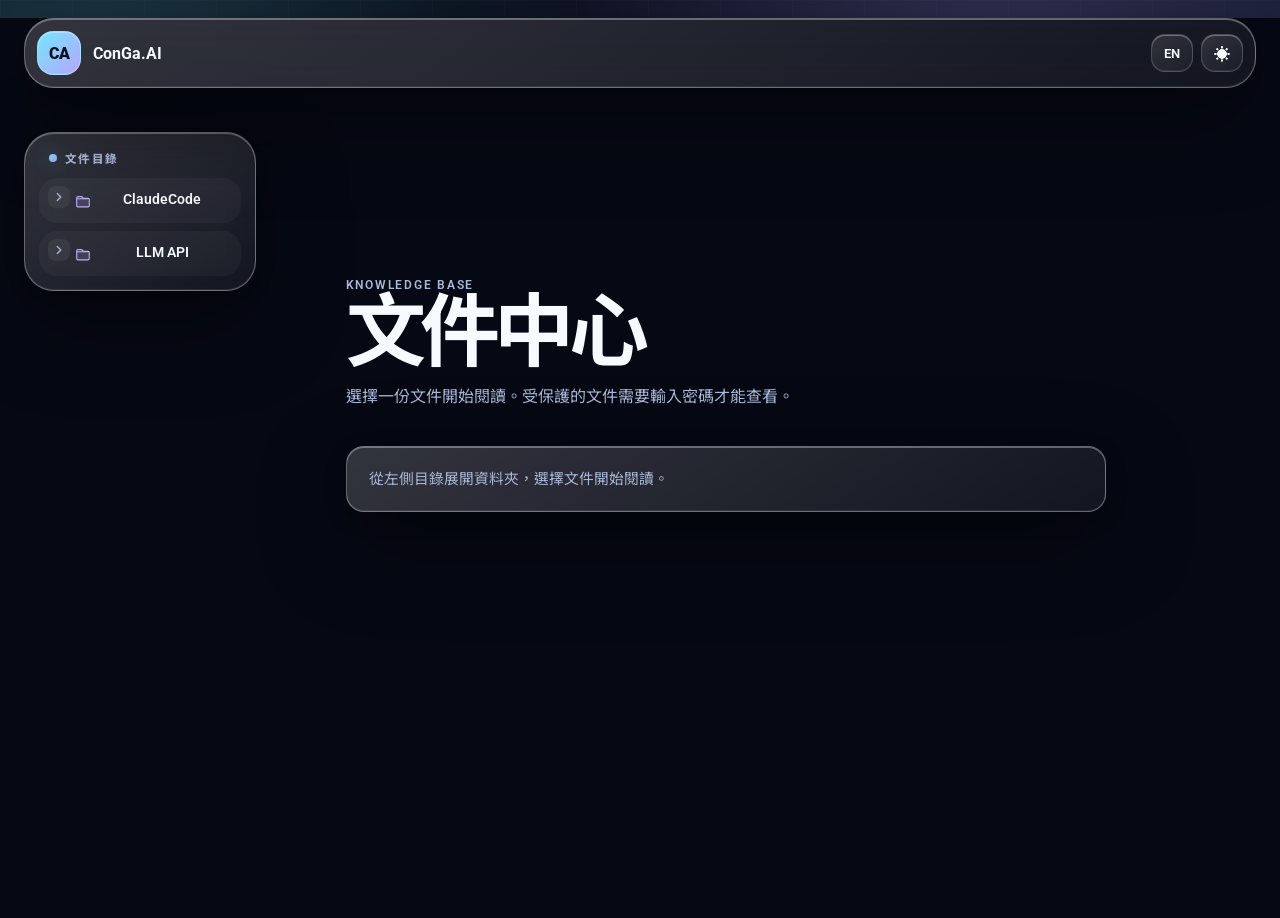
==== commit 8ad7c0c5: "Deploy sidebar text wrapping fix" ====
--- a/index.html
+++ b/index.html
@@ -22,8 +22,8 @@
     />
     <link rel="icon" type="image/svg+xml" href="/favicon.svg" />
     <title>ConGa.AI</title>
-    <script type="module" crossorigin src="/assets/index-DDXg7M6b.js"></script>
-    <link rel="stylesheet" crossorigin href="/assets/index-CJyf6cAW.css">
+    <script type="module" crossorigin src="/assets/index-CYNnjRfR.js"></script>
+    <link rel="stylesheet" crossorigin href="/assets/index-2TxsKPXl.css">
   </head>
   <body>
     <div id="root"></div>
--- a/assets/index-2TxsKPXl.css
+++ b/assets/index-2TxsKPXl.css
@@ -0,0 +1 @@
+:root,[data-theme=dark]{color:#f7fbff;font-synthesis:none;text-rendering:optimizelegibility;-webkit-font-smoothing:antialiased;--font-ui:"Roboto", "Noto Sans TC", Arial, -apple-system, BlinkMacSystemFont, "Segoe UI", "PingFang TC", "Microsoft JhengHei", sans-serif;--font-doc:"Roboto", "Noto Sans TC", Arial, -apple-system, BlinkMacSystemFont, "Segoe UI", "PingFang TC", "Microsoft JhengHei", sans-serif;--font-mono:"JetBrains Mono", ui-monospace, "Cascadia Code", "SF Mono", Menlo, Consolas, monospace;--bg:#070a12;--card:#ffffff14;--card-strong:#ffffff24;--line:#ffffff29;--muted:#aab6d3;--text:#f7fbff;--cyan:#5de4ff;--violet:#a88bff;--pink:#ff75c8;--green:#72f2b2;--shadow:0 24px 80px #0000006b;--nav-bg:#070a12b3;--brand-text:#06111d;--body-gradient:radial-gradient(circle at top left, #5de4ff2e, transparent 34rem), radial-gradient(circle at 80% 8%, #a88bff33, transparent 36rem), linear-gradient(135deg, #050814 0%, #0b1020 52%, #080710 100%);--ambient-one:#5de4ff3d;--ambient-two:#ff75c838;--markdown-text:#dce4f8;--markdown-pre-bg:#00000059;--markdown-pre-text:#e8edf8;--nav-link:#d9e4ff;--nav-link-hover:#fff;--nav-link-hover-bg:#ffffff1a;--button-ghost-bg:#ffffff12;--button-ghost-text:#fff;--input-bg:#ffffff0a;--input-text:var(--text);--brand-border:#ffffff47;--table-head-bg:#ffffff0d;--table-row-even:#ffffff05;--spinner-track:#ffffff1f;--blockquote-bg:#a88bff14;--code-bg:#72f2b214;--nav-bg-solid:#070a12f5;--site-gutter:clamp(14px, 3.5vw, 24px);--docs-sticky-top:96px;background:#070a12;font-family:Roboto,Noto Sans TC,Arial,-apple-system,BlinkMacSystemFont,Segoe UI,PingFang TC,Microsoft JhengHei,sans-serif}[data-theme=light]{color:#0c1a2e;--bg:#fff;--card:#ffffffe0;--card-strong:#f4f9fff5;--line:#0c1a2e1f;--muted:#5b7190;--text:#0c1a2e;--cyan:#2f9bff;--violet:#ff9a4d;--pink:#ff6b9d;--green:#169a62;--shadow:0 24px 60px #2f9bff24;--nav-bg:#ffffffd1;--brand-text:#fff;--body-gradient:radial-gradient(circle at top left, #2f9bff29, transparent 34rem), radial-gradient(circle at 80% 8%, #ff9a4d24, transparent 36rem), linear-gradient(135deg, #fff 0%, #f4f9ff 52%, #fff7f0 100%);--ambient-one:#2f9bff2e;--ambient-two:#ff9a4d29;--markdown-text:#24344d;--markdown-pre-bg:#f4f9fff2;--markdown-pre-text:#0c1a2e;--nav-link:#244060;--nav-link-hover:#0c1a2e;--nav-link-hover-bg:#2f9bff1f;--button-ghost-bg:#2f9bff14;--button-ghost-text:#0c1a2e;--input-bg:#fff;--input-text:#0c1a2e;--brand-border:#2f9bff47;--table-head-bg:#2f9bff14;--table-row-even:#2f9bff0a;--spinner-track:#0c1a2e1f;--blockquote-bg:#2f9bff14;--code-bg:#2f9bff14;--nav-bg-solid:#fffffff5;--site-gutter:clamp(14px, 3.5vw, 24px);--docs-sticky-top:96px;background:#fff}*{box-sizing:border-box}html{scroll-behavior:smooth;overflow-x:clip}body{min-width:320px;color:var(--text);font-family:var(--font-ui);background:var(--bg);margin:0;overflow-x:clip}.page-backdrop{z-index:-1;pointer-events:none;position:fixed;inset:0;overflow:hidden}.page-backdrop-gradient{background:var(--body-gradient);position:absolute;inset:0}.page-backdrop-glow{filter:blur(48px);opacity:.34;border-radius:999px;width:min(28rem,70vw);height:min(28rem,70vw);position:absolute}.page-backdrop-glow-one{background:var(--ambient-one);top:12%;left:max(-12rem,-20vw)}.page-backdrop-glow-two{background:var(--ambient-two);bottom:8%;right:max(-12rem,-20vw)}@media (width<=768px){.page-backdrop-glow{opacity:.22;filter:blur(36px)}}a{color:inherit;text-decoration:none}button,a{-webkit-tap-highlight-color:transparent}.site-shell{z-index:0;width:min(1180px, calc(100% - var(--site-gutter) * 2));margin:0 auto;position:relative}.ambient{z-index:-1;filter:blur(28px);opacity:.35;pointer-events:none;border-radius:999px;width:28rem;height:28rem;position:fixed}.ambient-one{background:var(--ambient-one);top:18%;left:-14rem}.ambient-two{background:var(--ambient-two);bottom:12%;right:-14rem}.nav{z-index:20;border:1px solid var(--line);background:var(--nav-bg);box-shadow:var(--shadow);-webkit-backdrop-filter:blur(24px);backdrop-filter:blur(24px);border-radius:28px;justify-content:space-between;align-items:center;gap:24px;margin:16px 0 48px;padding:14px;display:flex;position:sticky;top:16px}.nav-right{align-items:center;gap:12px;min-width:0;display:flex}.pref-controls{flex-shrink:0;align-items:center;gap:8px;display:inline-flex}.pref-toggle{border:1px solid var(--line);min-width:42px;height:38px;color:var(--text);font:inherit;background:var(--card);cursor:pointer;border-radius:14px;place-items:center;padding:0 12px;font-size:.82rem;font-weight:600;transition:border-color .2s,background .2s,transform .2s;display:inline-grid}.pref-toggle:hover{background:var(--card-strong);border-color:#5de4ff73;transform:translateY(-1px)}.pref-toggle-theme{font-size:1rem}.brand{align-items:center;gap:12px;display:inline-flex}.brand-mark{border:1px solid var(--brand-border);background:linear-gradient(135deg, var(--cyan), var(--violet));width:44px;height:44px;color:var(--brand-text);letter-spacing:-.05em;border-radius:16px;place-items:center;font-weight:900;display:grid}.brand strong,.brand small{display:block}.brand strong{font-size:.98rem}.brand small{color:var(--muted);font-size:.78rem}.nav-links{align-items:center;gap:6px;display:flex}.nav-links a{color:var(--nav-link);border-radius:999px;padding:10px 14px;font-size:.92rem;transition:background .18s,color .18s,transform .18s}.nav-links a:hover{background:var(--nav-link-hover-bg);color:var(--nav-link-hover);transform:translateY(-1px)}.section-grid{grid-template-columns:minmax(0,1.05fr) minmax(320px,.95fr);align-items:center;gap:46px;display:grid}.hero{min-height:calc(100vh - 126px);padding:24px 0 84px}.announcement{border:1px solid var(--line);color:#dfe8ff;background:#ffffff12;border-radius:999px;align-items:center;gap:10px;width:fit-content;margin-bottom:28px;padding:8px 12px 8px 8px;display:inline-flex;box-shadow:inset 0 1px #ffffff14}.announcement span{color:var(--cyan);background:#5de4ff29;border-radius:999px;padding:6px 10px;font-size:.8rem;font-weight:800}.eyebrow{color:var(--cyan);letter-spacing:.18em;text-transform:uppercase;margin:0 0 14px;font-size:.78rem;font-weight:800}h1,h2,h3,p{margin-top:0}h1{letter-spacing:-.08em;max-width:780px;margin-bottom:24px;font-size:clamp(3rem,8vw,6.7rem);line-height:.92}h2{letter-spacing:-.06em;margin-bottom:18px;font-size:clamp(2rem,4vw,4.25rem);line-height:1}h3{letter-spacing:-.03em;margin-bottom:12px;font-size:1.35rem}.hero-description,.section-heading p,.process-item p,.service-card p,.team-card p,.contact-section p{color:var(--muted);font-size:1rem;line-height:1.8}.hero-description{max-width:660px;font-size:clamp(1.05rem,2vw,1.25rem)}.cta-row{flex-wrap:wrap;gap:14px;margin:34px 0;display:flex}.button{border:1px solid var(--line);border-radius:999px;justify-content:center;align-items:center;min-height:48px;padding:0 20px;font-weight:800;transition:transform .18s,box-shadow .18s,border-color .18s;display:inline-flex}.button:hover{transform:translateY(-2px)}.button-primary{background:linear-gradient(135deg, var(--cyan), var(--violet));color:#04111c;border-color:#5de4ff80;box-shadow:0 16px 42px #5de4ff40}.button-ghost{background:var(--button-ghost-bg);color:var(--button-ghost-text)}.metric-grid{grid-template-columns:repeat(3,minmax(0,1fr));gap:12px;display:grid}.metric-card,.service-card,.team-card,.testimonial-card,.contact-card,.floating-panel,.orbital-card,.process-item{border:1px solid var(--line);box-shadow:var(--shadow);-webkit-backdrop-filter:blur(22px);backdrop-filter:blur(22px);background:linear-gradient(145deg,#ffffff1f,#ffffff0e)}.metric-card{border-radius:24px;padding:18px}.metric-card strong,.metric-card span{display:block}.metric-card strong{margin-bottom:6px;font-size:1.45rem}.metric-card span{color:var(--muted);font-size:.9rem}.hero-visual{place-items:center;min-height:620px;display:grid;position:relative}.hero-visual:before{aspect-ratio:1;content:"";background-color:#0000;background-image:linear-gradient(#ffffff0d 1px,#0000 1px),linear-gradient(90deg,#ffffff0d 1px,#0000 1px);background-position:0 0,0 0;background-repeat:repeat,repeat;background-size:42px 42px;background-attachment:scroll,scroll;background-origin:padding-box,padding-box;background-clip:border-box,border-box;border:1px solid #ffffff1a;border-radius:999px;width:90%;animation:28s linear infinite rotateSlow;position:absolute;-webkit-mask-image:radial-gradient(circle,#000 52%,#0000 74%);mask-image:radial-gradient(circle,#000 52%,#0000 74%)}.orbital-card{z-index:2;text-align:center;border-radius:44px;place-items:center;width:min(360px,82vw);min-height:360px;padding:38px;animation:5s ease-in-out infinite float;display:grid;position:relative}.orbital-card span{color:var(--muted);font-weight:700}.orbital-card strong{letter-spacing:-.07em;max-width:260px;font-size:clamp(2.3rem,5vw,4.2rem);line-height:.95}.pulse-dot{background:radial-gradient(circle at 32% 28%, #fff, transparent 18%), linear-gradient(135deg, var(--cyan), var(--pink));border-radius:999px;width:74px;height:74px;animation:2.4s ease-in-out infinite pulse;box-shadow:0 0 #5de4ff73}.floating-panel{z-index:3;border-radius:24px;gap:4px;width:190px;padding:18px;animation:6s ease-in-out infinite float;display:grid;position:absolute}.floating-panel span{color:var(--cyan);font-size:.82rem;font-weight:900}.floating-panel small{color:var(--muted)}.panel-one{top:80px;right:16px}.panel-two{animation-delay:-2s;bottom:130px;left:12px}.panel-three{animation-delay:-4s;bottom:58px;right:72px}.logo-strip{border:1px solid var(--line);background:#ffffff0f;border-radius:28px;grid-template-columns:repeat(3,1fr);gap:12px;margin-bottom:90px;padding:12px;display:grid}.logo-strip span{color:#d9e4ff;text-align:center;background:#ffffff0e;border-radius:20px;padding:20px;font-size:clamp(1rem,2vw,1.4rem);font-weight:900}.section{padding:92px 0}.section-heading{max-width:780px;margin-bottom:34px}.cards{gap:18px;display:grid}.three-columns{grid-template-columns:repeat(3,minmax(0,1fr))}.two-columns{grid-template-columns:repeat(2,minmax(0,1fr))}.service-card,.team-card,.testimonial-card{border-radius:32px;padding:28px;position:relative;overflow:hidden}.service-card:before,.team-card:before,.testimonial-card:before{content:"";opacity:0;background:radial-gradient(circle at 100% 0,#5de4ff26,#0000 38%);transition:opacity .22s;position:absolute;inset:0}.service-card:hover:before,.team-card:hover:before,.testimonial-card:hover:before{opacity:1}.card-index{color:var(--cyan);margin-bottom:40px;font-weight:900;display:inline-flex}.service-card ul{flex-wrap:wrap;gap:8px;margin:24px 0 0;padding:0;list-style:none;display:flex}.service-card li{color:#dce6ff;background:#ffffff0f;border:1px solid #ffffff1f;border-radius:999px;padding:8px 10px;font-size:.86rem}.process-section{grid-template-columns:.8fr 1fr;align-items:start;gap:44px;display:grid}.process-list{gap:14px;display:grid}.process-item{border-radius:28px;grid-template-columns:70px 1fr;gap:20px;padding:22px;display:grid}.process-item>span{width:54px;height:54px;color:var(--cyan);background:#5de4ff1f;border-radius:18px;place-items:center;font-weight:900;display:grid}.team-card{grid-template-columns:auto 1fr;gap:20px;display:grid}.avatar{color:#07101f;background:linear-gradient(135deg,#5de4ffe6,#ff75c8e6);border-radius:26px;place-items:center;width:82px;height:82px;font-size:2rem;font-weight:950;display:grid;overflow:hidden}.avatar img{object-fit:cover;width:100%;height:100%}.team-card span{color:var(--cyan);margin-bottom:12px;font-weight:800;display:inline-flex}.testimonial-section{padding-top:20px}.testimonial-card{margin:0}.testimonial-card blockquote{color:#eef5ff;margin:0 0 24px;font-size:clamp(1.15rem,2vw,1.55rem);line-height:1.6;position:relative}.testimonial-card figcaption{color:var(--muted);gap:4px;display:grid}.testimonial-card strong{color:#fff}.contact-section{box-shadow:var(--shadow);background:radial-gradient(circle at 0 0,#5de4ff33,#0000 34%),linear-gradient(145deg,#ffffff1f,#ffffff0e);border:1px solid #5de4ff42;border-radius:42px;grid-template-columns:1fr minmax(280px,420px);align-items:stretch;gap:28px;margin:72px 0 32px;padding:clamp(28px,5vw,54px);display:grid}.contact-section small{color:#d7e1fb}.contact-card{border-radius:30px;align-content:center;gap:16px;padding:26px;display:grid}.contact-card span{color:var(--cyan);text-transform:uppercase;letter-spacing:.14em;font-weight:900}.contact-card>a:not(.button){letter-spacing:-.04em;word-break:break-word;font-size:clamp(1.3rem,3vw,2rem);font-weight:900}.footer{color:var(--muted);justify-content:space-between;gap:18px;padding:28px 0 44px;display:flex}.reveal{animation:.72s cubic-bezier(.2,.72,.2,1) both reveal;animation-delay:var(--delay,0s)}.delay-1{--delay:.12s}@keyframes reveal{0%{opacity:0;transform:translateY(24px)scale(.98)}to{opacity:1;transform:translateY(0)scale(1)}}@keyframes float{0%,to{transform:translateY(0)}50%{transform:translateY(-16px)}}@keyframes pulse{0%,to{box-shadow:0 0 #5de4ff6b}50%{box-shadow:0 0 0 18px #5de4ff00}}@keyframes drift{0%{transform:translate(0,0)scale(1)}to{transform:translate(28px,-22px)scale(1.08)}}@keyframes rotateSlow{to{transform:rotate(360deg)}}@media (prefers-reduced-motion:reduce){*,:before,:after{scroll-behavior:auto!important;transition-duration:1ms!important;animation-duration:1ms!important;animation-iteration-count:1!important}}@media (width<=920px){.nav{flex-direction:column;align-items:flex-start}.nav-right{flex-direction:column;align-items:stretch;width:100%}.nav-links{width:100%;overflow-x:auto}.pref-controls{justify-content:flex-end}.section-grid,.process-section,.contact-section,.three-columns,.two-columns{grid-template-columns:1fr}.hero{min-height:auto}.hero-visual{min-height:520px}}@media (width<=640px){.site-shell{width:min(100% - var(--site-gutter) * 2, 1180px)}.nav{border-radius:22px;margin-bottom:28px;top:10px}.announcement{border-radius:22px;flex-direction:column;align-items:flex-start}h1{font-size:clamp(2.7rem,16vw,4.7rem)}.metric-grid,.logo-strip,.process-item,.team-card{grid-template-columns:1fr}.hero-visual{min-height:480px}.orbital-card{min-height:300px}.floating-panel{width:168px;padding:14px}.panel-one{top:18px;right:0}.panel-two{bottom:92px;left:0}.panel-three{bottom:18px;right:20px}.section{padding:64px 0}.footer{flex-direction:column}}:root,[data-theme=dark]{--bg:#060814;--card:#ffffff13;--card-strong:#ffffff1f;--line:#ffffff2e;--text:#f7fbff;--muted:#a9b9d8;--cyan:#72e8ff;--violet:#b9a3ff;--pink:#ff8bd4;--green:#7df5c4;--glass:linear-gradient(145deg, #ffffff2e, #ffffff0e);--glass-soft:linear-gradient(145deg, #ffffff1d, #ffffff09);--glass-edge:#ffffff57;--glass-inner:inset 0 1px 0 #ffffff52, inset 0 -1px 0 #ffffff14;--shadow:0 30px 90px #00000070, 0 6px 22px #0003;--nav-bg:#090d1a9e;--nav-bg-solid:#090d1aeb;--body-gradient:radial-gradient(circle at 8% 8%, #72e8ff38, transparent 30rem), radial-gradient(circle at 78% 10%, #b9a3ff3d, transparent 34rem), radial-gradient(circle at 70% 82%, #ff8bd429, transparent 32rem), linear-gradient(145deg, #050712 0%, #0b1226 48%, #070914 100%);--ambient-one:#72e8ff47;--ambient-two:#ff8bd43b;--markdown-text:#e0e8fb;--markdown-pre-bg:#02071285;--input-bg:#ffffff12;--button-ghost-bg:#ffffff14}[data-theme=light]{--bg:#f7fbff;--card:#ffffffa8;--card-strong:#ffffffd1;--line:#36577e29;--text:#0b1728;--muted:#566f92;--cyan:#188fe8;--violet:#8b67ff;--pink:#d84f98;--green:#0b9461;--glass:linear-gradient(145deg, #ffffffeb, #ffffff8a);--glass-soft:linear-gradient(145deg, #ffffffb8, #ffffff5c);--glass-edge:#ffffffe6;--glass-inner:inset 0 1px 0 #fffffff2, inset 0 -1px 0 #2f9bff14;--shadow:0 30px 90px #2f69aa29, 0 8px 24px #1b43761a;--nav-bg:#ffffffa3;--nav-bg-solid:#ffffffeb;--body-gradient:radial-gradient(circle at 8% 8%, #2f9bff33, transparent 30rem), radial-gradient(circle at 80% 8%, #8b67ff29, transparent 34rem), radial-gradient(circle at 72% 84%, #ff9a4d21, transparent 34rem), linear-gradient(145deg, #f8fcff 0%, #eef6ff 48%, #fff8f0 100%);--ambient-one:#2f9bff33;--ambient-two:#ff9a4d29;--markdown-text:#22334e;--markdown-pre-bg:#ffffffc7;--input-bg:#ffffffb8;--button-ghost-bg:#ffffff8a}body{min-height:100dvh}.page-backdrop-gradient:after{opacity:.46;content:"";background-image:linear-gradient(#ffffff0b 1px,#0000 1px),linear-gradient(90deg,#ffffff0a 1px,#0000 1px);background-size:72px 72px;position:absolute;inset:0;-webkit-mask-image:linear-gradient(#000,#0000 82%);mask-image:linear-gradient(#000,#0000 82%)}[data-theme=light] .page-backdrop-gradient:after{opacity:.58;background-image:linear-gradient(#185ca00d 1px,#0000 1px),linear-gradient(90deg,#185ca00b 1px,#0000 1px)}.page-backdrop-glow{filter:blur(68px)saturate(135%);opacity:.44}.site-shell{width:min(1240px, calc(100% - var(--site-gutter) * 2))}.nav,.metric-card,.service-card,.team-card,.testimonial-card,.contact-card,.floating-panel,.orbital-card,.process-item,.contact-section,.logo-strip{border-color:var(--glass-edge);background:var(--glass);box-shadow:var(--shadow), var(--glass-inner);-webkit-backdrop-filter:blur(28px)saturate(160%)}.nav{top:max(14px, env(safe-area-inset-top));border-radius:30px;margin:18px 0 40px;padding:12px}.brand-mark,.pref-toggle,.button,.service-card li{box-shadow:var(--glass-inner)}.pref-toggle,.button-ghost,.service-card li,.logo-strip span{background:var(--glass-soft)}.button-primary{border-color:color-mix(in srgb, var(--cyan) 58%, white 22%);background:radial-gradient(circle at 18% 18%, #ffffffb8, transparent 24%), linear-gradient(135deg, var(--cyan), var(--violet));box-shadow:0 18px 50px color-mix(in srgb, var(--cyan) 30%, transparent), var(--glass-inner)}[data-theme=light] .button-primary{color:#fff}.nav-links a,.pref-toggle,.button,.docs-mobile-toggle{transform:translateZ(0)}.nav-links a:hover,.pref-toggle:hover,.button:hover{transform:translateY(-2px)scale(1.01)}@supports not ((-webkit-backdrop-filter:blur(1px)) or (backdrop-filter:blur(1px))){.nav,.metric-card,.service-card,.team-card,.testimonial-card,.contact-card,.floating-panel,.orbital-card,.process-item,.contact-section,.logo-strip{background:var(--card-strong)}}@media (width<=768px){:root,[data-theme=dark],[data-theme=light]{--site-gutter:clamp(12px, 4vw, 18px)}.nav{margin-top:max(10px, env(safe-area-inset-top));-webkit-backdrop-filter:blur(22px)saturate(145%)}}.docs-shell{min-height:100dvh;padding-bottom:max(48px, env(safe-area-inset-bottom))}.docs-nav{margin-bottom:32px}.docs-gate-eyebrow{color:var(--cyan);letter-spacing:.14em;text-transform:uppercase;margin:0 0 10px;font-size:.78rem;font-weight:600}.docs-gate{place-items:center;min-height:min(72vh,640px);padding:24px 0;display:grid}.docs-gate-card{border:1px solid var(--line);background:var(--card-strong);width:min(440px,100%);box-shadow:var(--shadow);-webkit-backdrop-filter:blur(24px);backdrop-filter:blur(24px);text-align:center;border-radius:28px;padding:36px 32px}.docs-gate-icon{width:56px;height:56px;color:var(--cyan);background:#5de4ff1a;border-radius:18px;place-items:center;margin:0 auto 18px;display:grid}.docs-gate-icon svg{width:28px;height:28px}.docs-gate-card h1{margin:0 0 12px;font-size:clamp(1.5rem,4vw,2rem);line-height:1.2}.docs-gate-copy{color:var(--muted);margin:0 0 28px;font-size:.95rem;line-height:1.65}.docs-gate-form{text-align:left;gap:12px;display:grid}.docs-gate-form label{color:var(--muted);font-size:.82rem;font-weight:500}.docs-gate-form input{border:1px solid var(--line);width:100%;color:var(--input-text);font:inherit;background:var(--input-bg);border-radius:16px;padding:14px 16px;transition:border-color .2s,box-shadow .2s}.docs-gate-form input:focus{border-color:#5de4ff8c;outline:none;box-shadow:0 0 0 3px #5de4ff1f}.docs-gate-error{color:#ff8fab;margin:0;font-size:.88rem}.docs-gate-submit{width:100%;margin-top:4px}.docs-mobile-controls{display:none}.docs-layout{grid-template-columns:minmax(220px,260px) minmax(0,1fr);align-items:start;gap:clamp(16px,2.5vw,28px);padding:8px 0 48px;display:grid}.docs-layout-with-toc{grid-template-columns:minmax(220px,260px) minmax(0,1fr) minmax(180px,220px);gap:clamp(16px,2vw,24px)}.docs-sidebar,.docs-toc-sidebar{top:var(--docs-sticky-top);max-height:calc(100dvh - var(--docs-sticky-top) - 16px);overscroll-behavior:contain;scrollbar-width:thin;-webkit-overflow-scrolling:touch;position:sticky;overflow:auto}.docs-sidebar{border:1px solid var(--line);background:var(--card);-webkit-backdrop-filter:blur(16px);backdrop-filter:blur(16px);border-radius:22px;padding:16px 12px}.docs-main{min-width:0}.docs-toc-sidebar{padding:16px 0 16px 4px}.docs-tree-label{color:var(--muted);letter-spacing:.12em;text-transform:uppercase;margin:0 0 12px;padding:0 8px;font-size:.72rem;font-weight:600}.docs-tree-root,.docs-tree-children{margin:0;padding:0;list-style:none}.docs-tree-children,.docs-tree-node+.docs-tree-node{margin-top:2px}.docs-tree-row{width:100%;min-height:34px;padding-left:calc(8px + var(--tree-depth,0) * 14px);text-align:left;border-radius:12px;align-items:flex-start;gap:4px;display:flex}.docs-tree-toggle{width:22px;height:22px;color:var(--muted);cursor:pointer;background:0 0;border:none;border-radius:8px;flex:0 0 22px;place-items:center;margin-top:2px;padding:0;transition:color .15s,background .15s;display:grid}.docs-tree-toggle.is-open .docs-tree-chevron{transform:rotate(90deg)}.docs-tree-toggle-spacer{pointer-events:none;opacity:0}.docs-tree-chevron{width:14px;height:14px;transition:transform .15s}.docs-tree-folder-btn{min-width:0;color:var(--text);font:inherit;cursor:pointer;background:0 0;border:none;flex:1;align-items:flex-start;gap:8px;padding:6px 8px 6px 0;font-size:.9rem;font-weight:600;transition:color .15s;display:flex}.docs-tree-folder-btn:hover{color:var(--cyan)}.docs-tree-folder-name{overflow-wrap:break-word;word-break:normal;white-space:normal;flex:1;min-width:0;line-height:1.45}.docs-tree-icon{width:18px;height:18px;color:var(--violet);flex:0 0 18px;margin-top:2px}.docs-tree-file-link{color:var(--muted);flex-wrap:wrap;align-items:flex-start;row-gap:4px;font-size:.88rem;text-decoration:none;transition:color .15s,background .15s}.docs-tree-file-link:hover{color:var(--text);background:var(--nav-link-hover-bg)}.docs-tree-file-link.is-active{color:var(--cyan);background:#5de4ff1a;font-weight:600}[data-theme=light] .docs-tree-file-link.is-active{background:#2f9bff1f}.docs-tree-file-title{overflow-wrap:break-word;word-break:normal;white-space:normal;flex:calc(100% - 44px);min-width:calc(100% - 44px);line-height:1.45}.docs-tree-badge{color:var(--violet);letter-spacing:.03em;background:#a88bff24;border-radius:999px;flex:none;align-self:flex-start;margin-top:0;margin-left:44px;padding:2px 7px;font-size:.62rem;font-weight:600}.docs-tree-empty{color:var(--muted);padding:12px 8px;font-size:.88rem;line-height:1.6}.docs-tree-empty p{margin:0}.markdown-toc-label{color:var(--muted);letter-spacing:.12em;text-transform:uppercase;margin:0 0 14px;padding-left:12px;font-size:.72rem;font-weight:600}.markdown-toc-list{border-left:2px solid var(--line);margin:0;padding:0 0 0 12px;list-style:none}.markdown-toc-item{margin:0;line-height:1.45}.markdown-toc-item+.markdown-toc-item{margin-top:6px}.markdown-toc-item a{color:var(--muted);border-left:2px solid #0000;margin-left:-14px;padding:4px 0 4px 10px;font-size:.82rem;text-decoration:none;transition:color .15s,border-color .15s;display:block}.markdown-toc-item a:hover{color:var(--text)}.markdown-toc-item.is-active a{color:var(--cyan);border-left-color:var(--cyan);font-weight:600}.markdown-toc-level-3 a{padding-left:22px;font-size:.78rem}.markdown-toc-level-4 a,.markdown-toc-level-5 a,.markdown-toc-level-6 a{opacity:.92;padding-left:34px;font-size:.76rem}.docs-index{padding:12px 0 48px}.docs-index-header{max-width:640px;margin-bottom:36px}.docs-index-header h1{margin:0 0 12px;font-size:clamp(2rem,5vw,3rem)}.docs-index-header p{color:var(--muted);margin:0;line-height:1.7}.docs-index-hint{border:1px dashed var(--line);color:var(--muted);border-radius:18px;margin:0;padding:16px 18px;font-size:.92rem;line-height:1.65}.docs-list{gap:12px;margin:0;padding:0;list-style:none;display:grid}.docs-list-item{border:1px solid var(--line);background:var(--card);border-radius:20px;grid-template-rows:auto auto;grid-template-columns:1fr auto;align-items:center;gap:4px 16px;padding:18px 20px;transition:border-color .2s,transform .2s,background .2s;display:grid}.docs-list-item:hover{background:var(--card-strong);border-color:#5de4ff66;transform:translateY(-1px)}.docs-list-title{grid-column:1;font-size:1.05rem;font-weight:600}.docs-list-slug{color:var(--muted);font-size:.82rem;font-family:var(--font-mono);grid-column:1}.docs-badge{color:var(--violet);letter-spacing:.04em;background:#a88bff24;border-radius:999px;grid-area:1/2/span 2;padding:4px 10px;font-size:.72rem;font-weight:600}.docs-empty{border:1px dashed var(--line);color:var(--muted);border-radius:24px;padding:32px;line-height:1.7}.docs-empty-hint{margin-top:12px;font-size:.9rem}.docs-empty code{color:var(--cyan);background:#5de4ff14;border-radius:6px;padding:2px 6px;font-size:.85em}.docs-status{min-height:40vh;color:var(--muted);text-align:center;place-items:center;gap:16px;display:grid}.docs-status-inline{min-height:32vh;padding:24px 0}.docs-status-error h1{color:var(--text);margin:0 0 8px}.docs-status-error code{color:var(--pink);background:#ff75c81a;border-radius:6px;padding:2px 8px}.docs-spinner{border:2px solid var(--spinner-track);border-top-color:var(--cyan);border-radius:50%;width:32px;height:32px;animation:.8s linear infinite docsSpin}@keyframes docsSpin{to{transform:rotate(360deg)}}.docs-viewer-wrap{padding:0 0 24px}.docs-toolbar{justify-content:flex-end;align-items:center;gap:16px;min-height:36px;margin-bottom:16px;display:flex}.docs-back{color:var(--muted);font-size:.92rem;transition:color .2s}.docs-back:hover{color:var(--cyan)}.docs-lock-btn{padding:8px 16px;font-size:.85rem}.docs-toolbar-actions{flex-wrap:wrap;align-items:center;gap:10px;display:flex}.docs-gate-wrap{gap:16px;display:grid}.docs-gate-controls{justify-content:flex-end;display:flex}.markdown-viewer{border:1px solid var(--line);background:var(--card-strong);box-shadow:var(--shadow);-webkit-backdrop-filter:blur(20px);backdrop-filter:blur(20px);border-radius:28px;padding:40px 48px}.markdown-viewer-header{border-bottom:1px solid var(--line);margin-bottom:28px;padding-bottom:20px}.markdown-viewer-header h1{letter-spacing:0;margin:0;font-size:clamp(1.75rem,3.6vw,2.25rem);font-weight:500;line-height:1.35}.doc-flow-nav{border:1px solid var(--line);background:var(--card);border-radius:18px;margin-bottom:28px;padding:16px 18px}.markdown-viewer>.doc-flow-nav:last-child{margin-top:36px;margin-bottom:0}.doc-flow-progress{color:var(--muted);letter-spacing:.06em;text-transform:uppercase;margin:0 0 12px;font-size:.82rem;font-weight:600}.doc-flow-links{grid-template-columns:1fr 1fr;gap:12px;display:grid}.doc-flow-link{border:1px solid var(--line);background:var(--card-strong);border-radius:14px;gap:4px;padding:12px 14px;transition:border-color .15s,transform .15s;display:grid}.doc-flow-link:hover{border-color:#5de4ff73;transform:translateY(-1px)}.doc-flow-empty{visibility:hidden;pointer-events:none}.doc-flow-label{color:var(--cyan);letter-spacing:.04em;text-transform:uppercase;font-size:.78rem;font-weight:600}.doc-flow-title{color:var(--text);font-size:.92rem;font-weight:600;line-height:1.45}.doc-flow-next{text-align:right}.markdown-body{color:var(--markdown-text);font-family:var(--font-doc);letter-spacing:0;word-spacing:normal;font-feature-settings:"kern" 1;text-rendering:optimizelegibility;font-size:14px;font-weight:400;line-height:1.65}.markdown-body>:first-child{margin-top:0}.markdown-body>:last-child{margin-bottom:0}.markdown-body h1,.markdown-body h2,.markdown-body h3,.markdown-body h4{color:var(--text);letter-spacing:0;scroll-margin-top:calc(var(--docs-sticky-top) + 12px);font-weight:500}.markdown-body h1{margin:1.6em 0 .6em;font-size:1.5rem;line-height:1.35}.markdown-body h2{border-bottom:none;margin:1.75em 0 .55em;padding-bottom:0;font-size:1.25rem;line-height:1.4}.markdown-body h3{margin:1.35em 0 .45em;font-size:1.08rem;line-height:1.45}.markdown-body h4{margin:1.15em 0 .4em;font-size:1rem;line-height:1.45}.markdown-body p,.markdown-body ul,.markdown-body ol,.markdown-body blockquote,.markdown-body pre,.markdown-body table{margin:0 0 .85em}.markdown-body p{line-height:1.65}.markdown-body blockquote{margin:.75em 0 1em;padding:10px 16px}.markdown-body hr{margin:1.5em 0}.markdown-body a{color:var(--cyan);text-underline-offset:2px;-webkit-text-decoration:underline #5de4ff59;text-decoration:underline #5de4ff59}.markdown-body a:hover{-webkit-text-decoration-color:var(--cyan);text-decoration-color:var(--cyan)}.markdown-body ul,.markdown-body ol{margin-bottom:.85em;padding-left:1.5em}.markdown-body li{margin:.25em 0;line-height:1.65}.markdown-body li+li{margin-top:.25em}.markdown-body li p{margin-bottom:.45em}.markdown-body li::marker{color:var(--violet)}.markdown-body blockquote{border-left:3px solid var(--violet);color:var(--muted);background:var(--blockquote-bg);border-radius:0 12px 12px 0;padding:12px 18px}.markdown-body code{color:var(--green);font-size:.92em;font-family:var(--font-mono);background:var(--code-bg);border-radius:4px;padding:.12em .35em}.markdown-body pre{border:1px solid var(--line);background:var(--markdown-pre-bg);border-radius:12px;margin:.75em 0 1em;padding:14px 16px;line-height:1.55;overflow-x:auto}.markdown-body pre code{color:var(--markdown-pre-text);background:0 0;padding:0;font-size:13px;line-height:1.55}.markdown-body table{border-collapse:collapse;width:100%;margin:.75em 0 1em;font-size:13px;line-height:1.55;display:block;overflow-x:auto}.markdown-body th,.markdown-body td{border:1px solid var(--line);text-align:left;vertical-align:top;padding:10px 12px}.markdown-body th{color:var(--text);background:var(--table-head-bg);font-weight:500}.markdown-body tr:nth-child(2n) td{background:var(--table-row-even)}.markdown-body hr{border:none;border-top:1px solid var(--line)}.markdown-body input[type=checkbox]{accent-color:var(--cyan);margin-right:.5em}.markdown-body strong{font-weight:500}@media (width<=1200px){.docs-layout-with-toc{grid-template-columns:minmax(200px,240px) minmax(0,1fr)}.docs-toc-sidebar{display:none}.docs-layout-with-toc .docs-mobile-controls{display:flex}}@media (width<=920px){.docs-shell .nav{margin-top:max(12px, env(safe-area-inset-top));flex-flow:wrap;align-items:center;gap:12px}.docs-shell .nav-right{justify-content:flex-end;width:auto;margin-left:auto}.docs-shell .pref-controls{justify-content:flex-end}}@media (width<=768px){:root,[data-theme=dark],[data-theme=light]{--docs-sticky-top:78px}.docs-shell .nav{-webkit-backdrop-filter:none;backdrop-filter:none;background:var(--nav-bg-solid);border-radius:20px;margin-bottom:20px;padding:10px 12px}.docs-layout,.docs-layout-with-toc{grid-template-columns:1fr;gap:12px;padding-top:0}.docs-mobile-controls{top:calc(var(--docs-sticky-top) - 8px);z-index:12;background:var(--bg);border-bottom:1px solid #0000;gap:8px;padding:4px 0 8px;display:flex;position:sticky}.docs-mobile-toggle{border:1px solid var(--line);min-height:40px;color:var(--text);font:inherit;background:var(--card-strong);cursor:pointer;border-radius:12px;flex:1;padding:0 14px;font-size:.88rem;font-weight:600;transition:border-color .15s,background .15s}.docs-mobile-toggle[aria-expanded=true]{color:var(--cyan);background:var(--card);border-color:#5de4ff73}[data-theme=light] .docs-mobile-toggle[aria-expanded=true]{border-color:#2f9bff73}.docs-sidebar,.docs-toc-sidebar{max-height:none;display:none;position:static}.docs-sidebar.is-open,.docs-toc-sidebar.is-open{display:block}.docs-sidebar{padding:14px 10px}.docs-toc-sidebar{padding:8px 0 0}.markdown-viewer{-webkit-backdrop-filter:none;backdrop-filter:none;border-radius:20px;padding:24px 18px}.docs-gate-card{-webkit-backdrop-filter:none;backdrop-filter:none;border-radius:22px;padding:28px 20px}.docs-sidebar,.markdown-viewer,.docs-gate-card{box-shadow:none}}@media (width<=480px){:root,[data-theme=dark],[data-theme=light]{--docs-sticky-top:72px}.docs-shell .brand-mark{border-radius:12px;width:38px;height:38px;font-size:.82rem}.docs-shell .brand strong{font-size:.92rem}.docs-shell .pref-toggle{min-width:38px;height:36px;padding:0 10px}.docs-mobile-controls{flex-direction:column}.markdown-viewer{padding:20px 14px}.markdown-viewer-header h1{font-size:clamp(1.45rem,7vw,1.75rem)}.markdown-body{font-size:13px}.markdown-body pre code{font-size:12px}.doc-flow-link{padding:10px 12px}.doc-flow-title{font-size:.86rem}}@media (width<=640px){.doc-flow-links{grid-template-columns:1fr}.doc-flow-next{text-align:left}.docs-list-item{grid-template-columns:1fr}.docs-badge{grid-area:auto/1;justify-self:start}}.docs-shell.site-shell{width:min(1500px, calc(100% - var(--site-gutter) * 2))}.docs-shell{--docs-sidebar-w:clamp(232px, 18vw, 292px);--docs-toc-w:clamp(184px, 14vw, 240px)}.docs-layout,.docs-layout-with-toc{gap:clamp(18px,2vw,28px);padding:4px 0 56px;position:relative}.docs-layout{grid-template-columns:var(--docs-sidebar-w) minmax(0, 1fr)}.docs-layout-with-toc{grid-template-columns:var(--docs-sidebar-w) minmax(0, 1fr) var(--docs-toc-w)}.docs-sidebar,.docs-toc-sidebar,.markdown-viewer,.docs-gate-card,.docs-index-hint,.docs-status-inline,.doc-flow-nav,.doc-flow-link,.docs-mobile-toggle,.docs-list-item,.docs-empty{border-color:var(--glass-edge);background:var(--glass);box-shadow:var(--shadow), var(--glass-inner);-webkit-backdrop-filter:blur(28px)saturate(160%)}.docs-sidebar{border-radius:30px;padding:14px}.docs-tree-label,.markdown-toc-label{color:var(--muted);align-items:center;gap:8px;padding:0 10px;font-weight:800;display:inline-flex}.docs-tree-label:before,.markdown-toc-label:before{background:linear-gradient(135deg, var(--cyan), var(--violet));width:8px;height:8px;box-shadow:0 0 18px color-mix(in srgb, var(--cyan) 46%, transparent);content:"";border-radius:999px}.docs-tree-root{gap:8px;display:grid}.docs-tree-node+.docs-tree-node{margin-top:0}.docs-tree-children{border-left:1px solid color-mix(in srgb, var(--line) 62%, transparent);gap:6px;margin-top:8px;padding-left:8px;display:grid}.docs-tree-row{min-height:42px;padding:5px 8px;padding-left:calc(8px + var(--tree-depth,0) * 10px);border:1px solid #0000;border-radius:18px;align-items:flex-start}.docs-tree-folder>.docs-tree-row,.docs-tree-file-link{background:#ffffff09;transition:border-color .18s,background .18s,box-shadow .18s,transform .18s,color .18s}[data-theme=light] .docs-tree-folder>.docs-tree-row,[data-theme=light] .docs-tree-file-link{background:#ffffff6b}.docs-tree-folder>.docs-tree-row:hover,.docs-tree-file-link:hover{border-color:color-mix(in srgb, var(--cyan) 34%, var(--glass-edge));background:var(--glass-soft);box-shadow:var(--glass-inner);transform:translate(2px)}.docs-tree-file-link.is-active{color:var(--text);border-color:color-mix(in srgb, var(--cyan) 60%, white 10%);background:radial-gradient(circle at 0% 50%, color-mix(in srgb, var(--cyan) 25%, transparent), transparent 52%), var(--glass);box-shadow:inset 3px 0 0 var(--cyan), var(--glass-inner), 0 12px 28px color-mix(in srgb, var(--cyan) 14%, transparent)}.docs-tree-file-link.is-active .docs-tree-icon-file,.docs-tree-file-link.is-active .docs-tree-file-title{color:var(--text)}.docs-tree-toggle{background:#ffffff0f}.docs-tree-toggle:hover{color:var(--cyan);background:color-mix(in srgb, var(--cyan) 16%, transparent)}.docs-tree-icon{color:color-mix(in srgb, var(--violet) 86%, var(--text))}.docs-tree-icon-file{color:color-mix(in srgb, var(--muted) 82%, var(--text))}.docs-tree-badge,.docs-badge{border:1px solid color-mix(in srgb, var(--violet) 30%, transparent);color:var(--violet);background:color-mix(in srgb, var(--violet) 15%, transparent)}.markdown-viewer{border-radius:36px;padding:clamp(26px,4.2vw,56px);position:relative;overflow:hidden}.markdown-viewer:before{pointer-events:none;background:radial-gradient(circle at 10% 0%, color-mix(in srgb, var(--cyan) 12%, transparent), transparent 36%), linear-gradient(110deg, #ffffff29, transparent 26%, transparent 72%, #ffffff14);content:"";opacity:.78;position:absolute;inset:0}[data-theme=light] .markdown-viewer:before{opacity:.58}.markdown-viewer>*{z-index:1;position:relative}.markdown-viewer-header{margin-bottom:32px;padding-bottom:24px}.markdown-viewer-header h1{letter-spacing:-.045em;max-width:900px;font-size:clamp(1.9rem,4vw,3.35rem);font-weight:650;line-height:1.08}.markdown-body{max-width:900px;font-size:clamp(14px,1.08vw,16px);line-height:1.78}.markdown-body h2{padding-left:18px;font-size:clamp(1.35rem,2.2vw,1.72rem);position:relative}.markdown-body h2:before{background:linear-gradient(var(--cyan), var(--violet));content:"";border-radius:999px;width:5px;height:1.05em;position:absolute;top:.35em;left:0}.markdown-body pre,.markdown-body table,.markdown-body blockquote{border-color:color-mix(in srgb, var(--glass-edge) 72%, transparent);box-shadow:var(--glass-inner)}.markdown-body code{border:1px solid color-mix(in srgb, var(--green) 14%, transparent)}.docs-toc-sidebar{border:1px solid var(--glass-edge);border-radius:26px;padding:18px 12px}.markdown-toc-list{border-left-color:color-mix(in srgb, var(--line) 72%, transparent)}.markdown-toc-item a{border-radius:0 12px 12px 0}.markdown-toc-item a:hover,.markdown-toc-item.is-active a{background:color-mix(in srgb, var(--cyan) 10%, transparent)}.docs-gate-card{border-radius:34px;position:relative;overflow:hidden}.docs-gate-card:before{pointer-events:none;background:radial-gradient(circle at 50% 0%, color-mix(in srgb, var(--cyan) 18%, transparent), transparent 46%), linear-gradient(120deg, #ffffff2e, transparent 42%);content:"";position:absolute;inset:0}.docs-gate-card>*{z-index:1;position:relative}.docs-gate-icon{border:1px solid color-mix(in srgb, var(--cyan) 30%, transparent);background:color-mix(in srgb, var(--cyan) 14%, transparent);box-shadow:var(--glass-inner)}.docs-gate-form input{box-shadow:var(--glass-inner)}.docs-index{align-content:center;min-height:min(58vh,620px);padding:clamp(16px,5vw,64px);display:grid}.docs-index-header{max-width:780px}.docs-index-header h1{letter-spacing:-.07em;font-size:clamp(2.2rem,7vw,5rem);line-height:.95}.docs-index-hint{border-style:solid;max-width:760px;padding:20px 22px}.doc-flow-nav{border-radius:24px}.doc-flow-link{border-radius:18px}.docs-mobile-controls{border-radius:22px}@media (width<=1280px){.docs-layout-with-toc{grid-template-columns:var(--docs-sidebar-w) minmax(0, 1fr)}}@media (width<=980px){.docs-shell{--docs-sidebar-w:220px}.docs-layout,.docs-layout-with-toc{grid-template-columns:minmax(190px,220px) minmax(0,1fr)}}@media (width<=768px){.docs-layout,.docs-layout-with-toc{grid-template-columns:1fr}.docs-mobile-controls{border:1px solid var(--glass-edge);background:var(--glass);box-shadow:var(--glass-inner);-webkit-backdrop-filter:blur(22px)saturate(150%);padding:8px}.docs-mobile-toggle{border-radius:16px;min-height:44px}.docs-sidebar,.docs-toc-sidebar{border-radius:24px}.docs-sidebar.is-open,.docs-toc-sidebar.is-open{display:block}.markdown-viewer{border-radius:26px;padding:clamp(20px,6vw,30px)}.markdown-viewer-header h1{font-size:clamp(1.65rem,8vw,2.25rem)}.markdown-body{max-width:none}}@media (width<=480px){.docs-tree-row{border-radius:16px;min-height:44px}.docs-tree-badge{margin-left:40px}.markdown-viewer,.docs-gate-card{border-radius:22px}}
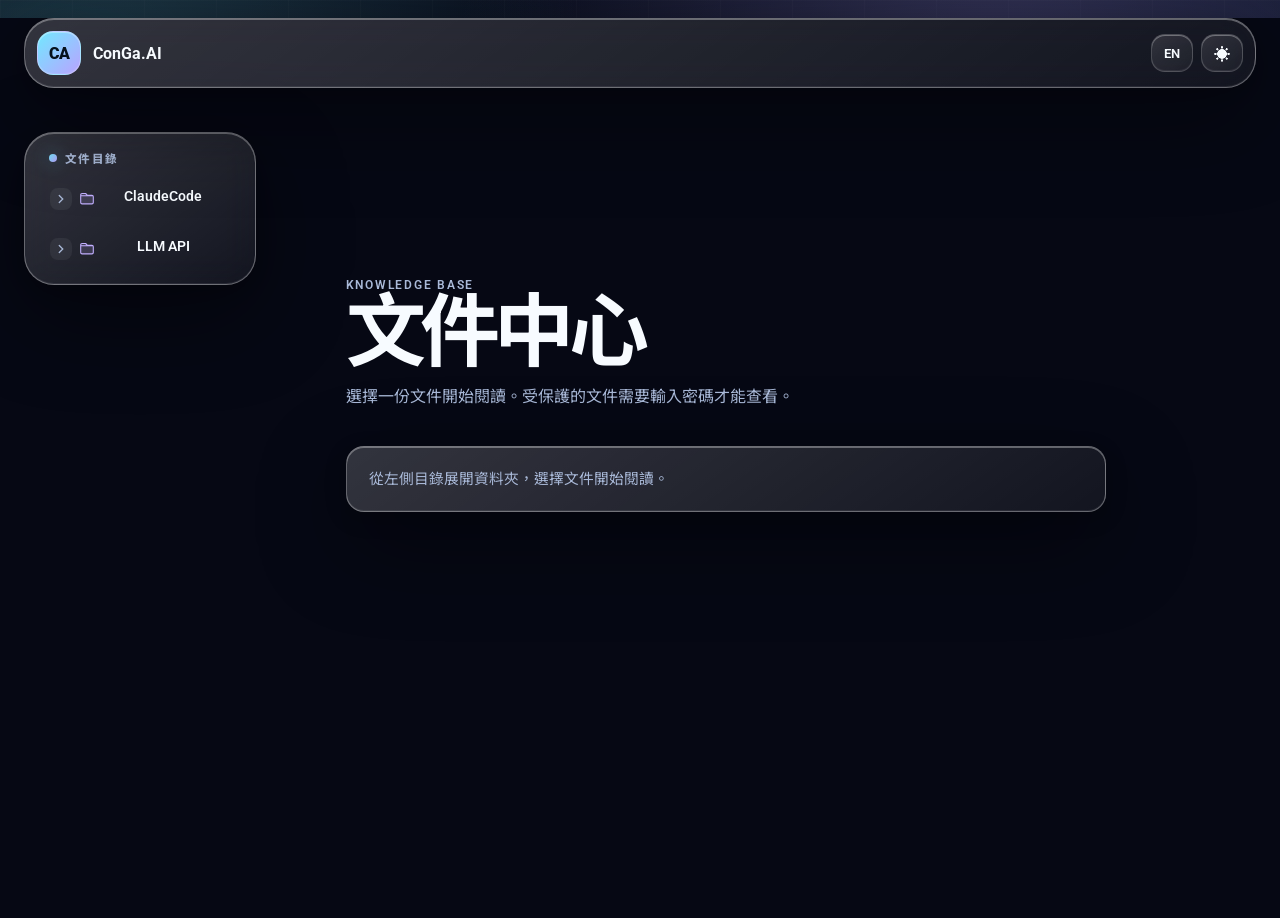
==== commit 11db6308: "Deploy docs sidebar text wrapping fix" ====
--- a/index.html
+++ b/index.html
@@ -22,8 +22,8 @@
     />
     <link rel="icon" type="image/svg+xml" href="/favicon.svg" />
     <title>ConGa.AI</title>
-    <script type="module" crossorigin src="/assets/index-CYNnjRfR.js"></script>
-    <link rel="stylesheet" crossorigin href="/assets/index-2TxsKPXl.css">
+    <script type="module" crossorigin src="/assets/index-Cr9TIJLk.js"></script>
+    <link rel="stylesheet" crossorigin href="/assets/index-xqZSFox6.css">
   </head>
   <body>
     <div id="root"></div>
--- a/assets/index-xqZSFox6.css
+++ b/assets/index-xqZSFox6.css
@@ -0,0 +1 @@
+:root,[data-theme=dark]{color:#f7fbff;font-synthesis:none;text-rendering:optimizelegibility;-webkit-font-smoothing:antialiased;--font-ui:"Roboto", "Noto Sans TC", Arial, -apple-system, BlinkMacSystemFont, "Segoe UI", "PingFang TC", "Microsoft JhengHei", sans-serif;--font-doc:"Roboto", "Noto Sans TC", Arial, -apple-system, BlinkMacSystemFont, "Segoe UI", "PingFang TC", "Microsoft JhengHei", sans-serif;--font-mono:"JetBrains Mono", ui-monospace, "Cascadia Code", "SF Mono", Menlo, Consolas, monospace;--bg:#070a12;--card:#ffffff14;--card-strong:#ffffff24;--line:#ffffff29;--muted:#aab6d3;--text:#f7fbff;--cyan:#5de4ff;--violet:#a88bff;--pink:#ff75c8;--green:#72f2b2;--shadow:0 24px 80px #0000006b;--nav-bg:#070a12b3;--brand-text:#06111d;--body-gradient:radial-gradient(circle at top left, #5de4ff2e, transparent 34rem), radial-gradient(circle at 80% 8%, #a88bff33, transparent 36rem), linear-gradient(135deg, #050814 0%, #0b1020 52%, #080710 100%);--ambient-one:#5de4ff3d;--ambient-two:#ff75c838;--markdown-text:#dce4f8;--markdown-pre-bg:#00000059;--markdown-pre-text:#e8edf8;--nav-link:#d9e4ff;--nav-link-hover:#fff;--nav-link-hover-bg:#ffffff1a;--button-ghost-bg:#ffffff12;--button-ghost-text:#fff;--input-bg:#ffffff0a;--input-text:var(--text);--brand-border:#ffffff47;--table-head-bg:#ffffff0d;--table-row-even:#ffffff05;--spinner-track:#ffffff1f;--blockquote-bg:#a88bff14;--code-bg:#72f2b214;--nav-bg-solid:#070a12f5;--site-gutter:clamp(14px, 3.5vw, 24px);--docs-sticky-top:96px;background:#070a12;font-family:Roboto,Noto Sans TC,Arial,-apple-system,BlinkMacSystemFont,Segoe UI,PingFang TC,Microsoft JhengHei,sans-serif}[data-theme=light]{color:#0c1a2e;--bg:#fff;--card:#ffffffe0;--card-strong:#f4f9fff5;--line:#0c1a2e1f;--muted:#5b7190;--text:#0c1a2e;--cyan:#2f9bff;--violet:#ff9a4d;--pink:#ff6b9d;--green:#169a62;--shadow:0 24px 60px #2f9bff24;--nav-bg:#ffffffd1;--brand-text:#fff;--body-gradient:radial-gradient(circle at top left, #2f9bff29, transparent 34rem), radial-gradient(circle at 80% 8%, #ff9a4d24, transparent 36rem), linear-gradient(135deg, #fff 0%, #f4f9ff 52%, #fff7f0 100%);--ambient-one:#2f9bff2e;--ambient-two:#ff9a4d29;--markdown-text:#24344d;--markdown-pre-bg:#f4f9fff2;--markdown-pre-text:#0c1a2e;--nav-link:#244060;--nav-link-hover:#0c1a2e;--nav-link-hover-bg:#2f9bff1f;--button-ghost-bg:#2f9bff14;--button-ghost-text:#0c1a2e;--input-bg:#fff;--input-text:#0c1a2e;--brand-border:#2f9bff47;--table-head-bg:#2f9bff14;--table-row-even:#2f9bff0a;--spinner-track:#0c1a2e1f;--blockquote-bg:#2f9bff14;--code-bg:#2f9bff14;--nav-bg-solid:#fffffff5;--site-gutter:clamp(14px, 3.5vw, 24px);--docs-sticky-top:96px;background:#fff}*{box-sizing:border-box}html{scroll-behavior:smooth;overflow-x:clip}body{min-width:320px;color:var(--text);font-family:var(--font-ui);background:var(--bg);margin:0;overflow-x:clip}.page-backdrop{z-index:-1;pointer-events:none;position:fixed;inset:0;overflow:hidden}.page-backdrop-gradient{background:var(--body-gradient);position:absolute;inset:0}.page-backdrop-glow{filter:blur(48px);opacity:.34;border-radius:999px;width:min(28rem,70vw);height:min(28rem,70vw);position:absolute}.page-backdrop-glow-one{background:var(--ambient-one);top:12%;left:max(-12rem,-20vw)}.page-backdrop-glow-two{background:var(--ambient-two);bottom:8%;right:max(-12rem,-20vw)}@media (width<=768px){.page-backdrop-glow{opacity:.22;filter:blur(36px)}}a{color:inherit;text-decoration:none}button,a{-webkit-tap-highlight-color:transparent}.site-shell{z-index:0;width:min(1180px, calc(100% - var(--site-gutter) * 2));margin:0 auto;position:relative}.ambient{z-index:-1;filter:blur(28px);opacity:.35;pointer-events:none;border-radius:999px;width:28rem;height:28rem;position:fixed}.ambient-one{background:var(--ambient-one);top:18%;left:-14rem}.ambient-two{background:var(--ambient-two);bottom:12%;right:-14rem}.nav{z-index:20;border:1px solid var(--line);background:var(--nav-bg);box-shadow:var(--shadow);-webkit-backdrop-filter:blur(24px);backdrop-filter:blur(24px);border-radius:28px;justify-content:space-between;align-items:center;gap:24px;margin:16px 0 48px;padding:14px;display:flex;position:sticky;top:16px}.nav-right{align-items:center;gap:12px;min-width:0;display:flex}.pref-controls{flex-shrink:0;align-items:center;gap:8px;display:inline-flex}.pref-toggle{border:1px solid var(--line);min-width:42px;height:38px;color:var(--text);font:inherit;background:var(--card);cursor:pointer;border-radius:14px;place-items:center;padding:0 12px;font-size:.82rem;font-weight:600;transition:border-color .2s,background .2s,transform .2s;display:inline-grid}.pref-toggle:hover{background:var(--card-strong);border-color:#5de4ff73;transform:translateY(-1px)}.pref-toggle-theme{font-size:1rem}.brand{align-items:center;gap:12px;display:inline-flex}.brand-mark{border:1px solid var(--brand-border);background:linear-gradient(135deg, var(--cyan), var(--violet));width:44px;height:44px;color:var(--brand-text);letter-spacing:-.05em;border-radius:16px;place-items:center;font-weight:900;display:grid}.brand strong,.brand small{display:block}.brand strong{font-size:.98rem}.brand small{color:var(--muted);font-size:.78rem}.nav-links{align-items:center;gap:6px;display:flex}.nav-links a{color:var(--nav-link);border-radius:999px;padding:10px 14px;font-size:.92rem;transition:background .18s,color .18s,transform .18s}.nav-links a:hover{background:var(--nav-link-hover-bg);color:var(--nav-link-hover);transform:translateY(-1px)}.section-grid{grid-template-columns:minmax(0,1.05fr) minmax(320px,.95fr);align-items:center;gap:46px;display:grid}.hero{min-height:calc(100vh - 126px);padding:24px 0 84px}.announcement{border:1px solid var(--line);color:#dfe8ff;background:#ffffff12;border-radius:999px;align-items:center;gap:10px;width:fit-content;margin-bottom:28px;padding:8px 12px 8px 8px;display:inline-flex;box-shadow:inset 0 1px #ffffff14}.announcement span{color:var(--cyan);background:#5de4ff29;border-radius:999px;padding:6px 10px;font-size:.8rem;font-weight:800}.eyebrow{color:var(--cyan);letter-spacing:.18em;text-transform:uppercase;margin:0 0 14px;font-size:.78rem;font-weight:800}h1,h2,h3,p{margin-top:0}h1{letter-spacing:-.08em;max-width:780px;margin-bottom:24px;font-size:clamp(3rem,8vw,6.7rem);line-height:.92}h2{letter-spacing:-.06em;margin-bottom:18px;font-size:clamp(2rem,4vw,4.25rem);line-height:1}h3{letter-spacing:-.03em;margin-bottom:12px;font-size:1.35rem}.hero-description,.section-heading p,.process-item p,.service-card p,.team-card p,.contact-section p{color:var(--muted);font-size:1rem;line-height:1.8}.hero-description{max-width:660px;font-size:clamp(1.05rem,2vw,1.25rem)}.cta-row{flex-wrap:wrap;gap:14px;margin:34px 0;display:flex}.button{border:1px solid var(--line);border-radius:999px;justify-content:center;align-items:center;min-height:48px;padding:0 20px;font-weight:800;transition:transform .18s,box-shadow .18s,border-color .18s;display:inline-flex}.button:hover{transform:translateY(-2px)}.button-primary{background:linear-gradient(135deg, var(--cyan), var(--violet));color:#04111c;border-color:#5de4ff80;box-shadow:0 16px 42px #5de4ff40}.button-ghost{background:var(--button-ghost-bg);color:var(--button-ghost-text)}.metric-grid{grid-template-columns:repeat(3,minmax(0,1fr));gap:12px;display:grid}.metric-card,.service-card,.team-card,.testimonial-card,.contact-card,.floating-panel,.orbital-card,.process-item{border:1px solid var(--line);box-shadow:var(--shadow);-webkit-backdrop-filter:blur(22px);backdrop-filter:blur(22px);background:linear-gradient(145deg,#ffffff1f,#ffffff0e)}.metric-card{border-radius:24px;padding:18px}.metric-card strong,.metric-card span{display:block}.metric-card strong{margin-bottom:6px;font-size:1.45rem}.metric-card span{color:var(--muted);font-size:.9rem}.hero-visual{place-items:center;min-height:620px;display:grid;position:relative}.hero-visual:before{aspect-ratio:1;content:"";background-color:#0000;background-image:linear-gradient(#ffffff0d 1px,#0000 1px),linear-gradient(90deg,#ffffff0d 1px,#0000 1px);background-position:0 0,0 0;background-repeat:repeat,repeat;background-size:42px 42px;background-attachment:scroll,scroll;background-origin:padding-box,padding-box;background-clip:border-box,border-box;border:1px solid #ffffff1a;border-radius:999px;width:90%;animation:28s linear infinite rotateSlow;position:absolute;-webkit-mask-image:radial-gradient(circle,#000 52%,#0000 74%);mask-image:radial-gradient(circle,#000 52%,#0000 74%)}.orbital-card{z-index:2;text-align:center;border-radius:44px;place-items:center;width:min(360px,82vw);min-height:360px;padding:38px;animation:5s ease-in-out infinite float;display:grid;position:relative}.orbital-card span{color:var(--muted);font-weight:700}.orbital-card strong{letter-spacing:-.07em;max-width:260px;font-size:clamp(2.3rem,5vw,4.2rem);line-height:.95}.pulse-dot{background:radial-gradient(circle at 32% 28%, #fff, transparent 18%), linear-gradient(135deg, var(--cyan), var(--pink));border-radius:999px;width:74px;height:74px;animation:2.4s ease-in-out infinite pulse;box-shadow:0 0 #5de4ff73}.floating-panel{z-index:3;border-radius:24px;gap:4px;width:190px;padding:18px;animation:6s ease-in-out infinite float;display:grid;position:absolute}.floating-panel span{color:var(--cyan);font-size:.82rem;font-weight:900}.floating-panel small{color:var(--muted)}.panel-one{top:80px;right:16px}.panel-two{animation-delay:-2s;bottom:130px;left:12px}.panel-three{animation-delay:-4s;bottom:58px;right:72px}.logo-strip{border:1px solid var(--line);background:#ffffff0f;border-radius:28px;grid-template-columns:repeat(3,1fr);gap:12px;margin-bottom:90px;padding:12px;display:grid}.logo-strip span{color:#d9e4ff;text-align:center;background:#ffffff0e;border-radius:20px;padding:20px;font-size:clamp(1rem,2vw,1.4rem);font-weight:900}.section{padding:92px 0}.section-heading{max-width:780px;margin-bottom:34px}.cards{gap:18px;display:grid}.three-columns{grid-template-columns:repeat(3,minmax(0,1fr))}.two-columns{grid-template-columns:repeat(2,minmax(0,1fr))}.service-card,.team-card,.testimonial-card{border-radius:32px;padding:28px;position:relative;overflow:hidden}.service-card:before,.team-card:before,.testimonial-card:before{content:"";opacity:0;background:radial-gradient(circle at 100% 0,#5de4ff26,#0000 38%);transition:opacity .22s;position:absolute;inset:0}.service-card:hover:before,.team-card:hover:before,.testimonial-card:hover:before{opacity:1}.card-index{color:var(--cyan);margin-bottom:40px;font-weight:900;display:inline-flex}.service-card ul{flex-wrap:wrap;gap:8px;margin:24px 0 0;padding:0;list-style:none;display:flex}.service-card li{color:#dce6ff;background:#ffffff0f;border:1px solid #ffffff1f;border-radius:999px;padding:8px 10px;font-size:.86rem}.process-section{grid-template-columns:.8fr 1fr;align-items:start;gap:44px;display:grid}.process-list{gap:14px;display:grid}.process-item{border-radius:28px;grid-template-columns:70px 1fr;gap:20px;padding:22px;display:grid}.process-item>span{width:54px;height:54px;color:var(--cyan);background:#5de4ff1f;border-radius:18px;place-items:center;font-weight:900;display:grid}.team-card{grid-template-columns:auto 1fr;gap:20px;display:grid}.avatar{color:#07101f;background:linear-gradient(135deg,#5de4ffe6,#ff75c8e6);border-radius:26px;place-items:center;width:82px;height:82px;font-size:2rem;font-weight:950;display:grid;overflow:hidden}.avatar img{object-fit:cover;width:100%;height:100%}.team-card span{color:var(--cyan);margin-bottom:12px;font-weight:800;display:inline-flex}.testimonial-section{padding-top:20px}.testimonial-card{margin:0}.testimonial-card blockquote{color:#eef5ff;margin:0 0 24px;font-size:clamp(1.15rem,2vw,1.55rem);line-height:1.6;position:relative}.testimonial-card figcaption{color:var(--muted);gap:4px;display:grid}.testimonial-card strong{color:#fff}.contact-section{box-shadow:var(--shadow);background:radial-gradient(circle at 0 0,#5de4ff33,#0000 34%),linear-gradient(145deg,#ffffff1f,#ffffff0e);border:1px solid #5de4ff42;border-radius:42px;grid-template-columns:1fr minmax(280px,420px);align-items:stretch;gap:28px;margin:72px 0 32px;padding:clamp(28px,5vw,54px);display:grid}.contact-section small{color:#d7e1fb}.contact-card{border-radius:30px;align-content:center;gap:16px;padding:26px;display:grid}.contact-card span{color:var(--cyan);text-transform:uppercase;letter-spacing:.14em;font-weight:900}.contact-card>a:not(.button){letter-spacing:-.04em;word-break:break-word;font-size:clamp(1.3rem,3vw,2rem);font-weight:900}.footer{color:var(--muted);justify-content:space-between;gap:18px;padding:28px 0 44px;display:flex}.reveal{animation:.72s cubic-bezier(.2,.72,.2,1) both reveal;animation-delay:var(--delay,0s)}.delay-1{--delay:.12s}@keyframes reveal{0%{opacity:0;transform:translateY(24px)scale(.98)}to{opacity:1;transform:translateY(0)scale(1)}}@keyframes float{0%,to{transform:translateY(0)}50%{transform:translateY(-16px)}}@keyframes pulse{0%,to{box-shadow:0 0 #5de4ff6b}50%{box-shadow:0 0 0 18px #5de4ff00}}@keyframes drift{0%{transform:translate(0,0)scale(1)}to{transform:translate(28px,-22px)scale(1.08)}}@keyframes rotateSlow{to{transform:rotate(360deg)}}@media (prefers-reduced-motion:reduce){*,:before,:after{scroll-behavior:auto!important;transition-duration:1ms!important;animation-duration:1ms!important;animation-iteration-count:1!important}}@media (width<=920px){.nav{flex-direction:column;align-items:flex-start}.nav-right{flex-direction:column;align-items:stretch;width:100%}.nav-links{width:100%;overflow-x:auto}.pref-controls{justify-content:flex-end}.section-grid,.process-section,.contact-section,.three-columns,.two-columns{grid-template-columns:1fr}.hero{min-height:auto}.hero-visual{min-height:520px}}@media (width<=640px){.site-shell{width:min(100% - var(--site-gutter) * 2, 1180px)}.nav{border-radius:22px;margin-bottom:28px;top:10px}.announcement{border-radius:22px;flex-direction:column;align-items:flex-start}h1{font-size:clamp(2.7rem,16vw,4.7rem)}.metric-grid,.logo-strip,.process-item,.team-card{grid-template-columns:1fr}.hero-visual{min-height:480px}.orbital-card{min-height:300px}.floating-panel{width:168px;padding:14px}.panel-one{top:18px;right:0}.panel-two{bottom:92px;left:0}.panel-three{bottom:18px;right:20px}.section{padding:64px 0}.footer{flex-direction:column}}:root,[data-theme=dark]{--bg:#060814;--card:#ffffff13;--card-strong:#ffffff1f;--line:#ffffff2e;--text:#f7fbff;--muted:#a9b9d8;--cyan:#72e8ff;--violet:#b9a3ff;--pink:#ff8bd4;--green:#7df5c4;--glass:linear-gradient(145deg, #ffffff2e, #ffffff0e);--glass-soft:linear-gradient(145deg, #ffffff1d, #ffffff09);--glass-edge:#ffffff57;--glass-inner:inset 0 1px 0 #ffffff52, inset 0 -1px 0 #ffffff14;--shadow:0 30px 90px #00000070, 0 6px 22px #0003;--nav-bg:#090d1a9e;--nav-bg-solid:#090d1aeb;--body-gradient:radial-gradient(circle at 8% 8%, #72e8ff38, transparent 30rem), radial-gradient(circle at 78% 10%, #b9a3ff3d, transparent 34rem), radial-gradient(circle at 70% 82%, #ff8bd429, transparent 32rem), linear-gradient(145deg, #050712 0%, #0b1226 48%, #070914 100%);--ambient-one:#72e8ff47;--ambient-two:#ff8bd43b;--markdown-text:#e0e8fb;--markdown-pre-bg:#02071285;--input-bg:#ffffff12;--button-ghost-bg:#ffffff14}[data-theme=light]{--bg:#f7fbff;--card:#ffffffa8;--card-strong:#ffffffd1;--line:#36577e29;--text:#0b1728;--muted:#566f92;--cyan:#188fe8;--violet:#8b67ff;--pink:#d84f98;--green:#0b9461;--glass:linear-gradient(145deg, #ffffffeb, #ffffff8a);--glass-soft:linear-gradient(145deg, #ffffffb8, #ffffff5c);--glass-edge:#ffffffe6;--glass-inner:inset 0 1px 0 #fffffff2, inset 0 -1px 0 #2f9bff14;--shadow:0 30px 90px #2f69aa29, 0 8px 24px #1b43761a;--nav-bg:#ffffffa3;--nav-bg-solid:#ffffffeb;--body-gradient:radial-gradient(circle at 8% 8%, #2f9bff33, transparent 30rem), radial-gradient(circle at 80% 8%, #8b67ff29, transparent 34rem), radial-gradient(circle at 72% 84%, #ff9a4d21, transparent 34rem), linear-gradient(145deg, #f8fcff 0%, #eef6ff 48%, #fff8f0 100%);--ambient-one:#2f9bff33;--ambient-two:#ff9a4d29;--markdown-text:#22334e;--markdown-pre-bg:#ffffffc7;--input-bg:#ffffffb8;--button-ghost-bg:#ffffff8a}body{min-height:100dvh}.page-backdrop-gradient:after{opacity:.46;content:"";background-image:linear-gradient(#ffffff0b 1px,#0000 1px),linear-gradient(90deg,#ffffff0a 1px,#0000 1px);background-size:72px 72px;position:absolute;inset:0;-webkit-mask-image:linear-gradient(#000,#0000 82%);mask-image:linear-gradient(#000,#0000 82%)}[data-theme=light] .page-backdrop-gradient:after{opacity:.58;background-image:linear-gradient(#185ca00d 1px,#0000 1px),linear-gradient(90deg,#185ca00b 1px,#0000 1px)}.page-backdrop-glow{filter:blur(68px)saturate(135%);opacity:.44}.site-shell{width:min(1240px, calc(100% - var(--site-gutter) * 2))}.nav,.metric-card,.service-card,.team-card,.testimonial-card,.contact-card,.floating-panel,.orbital-card,.process-item,.contact-section,.logo-strip{border-color:var(--glass-edge);background:var(--glass);box-shadow:var(--shadow), var(--glass-inner);-webkit-backdrop-filter:blur(28px)saturate(160%)}.nav{top:max(14px, env(safe-area-inset-top));border-radius:30px;margin:18px 0 40px;padding:12px}.brand-mark,.pref-toggle,.button,.service-card li{box-shadow:var(--glass-inner)}.pref-toggle,.button-ghost,.service-card li,.logo-strip span{background:var(--glass-soft)}.button-primary{border-color:color-mix(in srgb, var(--cyan) 58%, white 22%);background:radial-gradient(circle at 18% 18%, #ffffffb8, transparent 24%), linear-gradient(135deg, var(--cyan), var(--violet));box-shadow:0 18px 50px color-mix(in srgb, var(--cyan) 30%, transparent), var(--glass-inner)}[data-theme=light] .button-primary{color:#fff}.nav-links a,.pref-toggle,.button,.docs-mobile-toggle{transform:translateZ(0)}.nav-links a:hover,.pref-toggle:hover,.button:hover{transform:translateY(-2px)scale(1.01)}@supports not ((-webkit-backdrop-filter:blur(1px)) or (backdrop-filter:blur(1px))){.nav,.metric-card,.service-card,.team-card,.testimonial-card,.contact-card,.floating-panel,.orbital-card,.process-item,.contact-section,.logo-strip{background:var(--card-strong)}}@media (width<=768px){:root,[data-theme=dark],[data-theme=light]{--site-gutter:clamp(12px, 4vw, 18px)}.nav{margin-top:max(10px, env(safe-area-inset-top));-webkit-backdrop-filter:blur(22px)saturate(145%)}}.docs-shell{min-height:100dvh;padding-bottom:max(48px, env(safe-area-inset-bottom))}.docs-nav{margin-bottom:32px}.docs-gate-eyebrow{color:var(--cyan);letter-spacing:.14em;text-transform:uppercase;margin:0 0 10px;font-size:.78rem;font-weight:600}.docs-gate{place-items:center;min-height:min(72vh,640px);padding:24px 0;display:grid}.docs-gate-card{border:1px solid var(--line);background:var(--card-strong);width:min(440px,100%);box-shadow:var(--shadow);-webkit-backdrop-filter:blur(24px);backdrop-filter:blur(24px);text-align:center;border-radius:28px;padding:36px 32px}.docs-gate-icon{width:56px;height:56px;color:var(--cyan);background:#5de4ff1a;border-radius:18px;place-items:center;margin:0 auto 18px;display:grid}.docs-gate-icon svg{width:28px;height:28px}.docs-gate-card h1{margin:0 0 12px;font-size:clamp(1.5rem,4vw,2rem);line-height:1.2}.docs-gate-copy{color:var(--muted);margin:0 0 28px;font-size:.95rem;line-height:1.65}.docs-gate-form{text-align:left;gap:12px;display:grid}.docs-gate-form label{color:var(--muted);font-size:.82rem;font-weight:500}.docs-gate-form input{border:1px solid var(--line);width:100%;color:var(--input-text);font:inherit;background:var(--input-bg);border-radius:16px;padding:14px 16px;transition:border-color .2s,box-shadow .2s}.docs-gate-form input:focus{border-color:#5de4ff8c;outline:none;box-shadow:0 0 0 3px #5de4ff1f}.docs-gate-error{color:#ff8fab;margin:0;font-size:.88rem}.docs-gate-submit{width:100%;margin-top:4px}.docs-mobile-controls{display:none}.docs-layout{grid-template-columns:minmax(220px,260px) minmax(0,1fr);align-items:start;gap:clamp(16px,2.5vw,28px);padding:8px 0 48px;display:grid}.docs-layout-with-toc{grid-template-columns:minmax(220px,260px) minmax(0,1fr) minmax(180px,220px);gap:clamp(16px,2vw,24px)}.docs-sidebar,.docs-toc-sidebar{top:var(--docs-sticky-top);max-height:calc(100dvh - var(--docs-sticky-top) - 16px);overscroll-behavior:contain;scrollbar-width:thin;-webkit-overflow-scrolling:touch;position:sticky;overflow:auto}.docs-sidebar{border:1px solid var(--line);background:var(--card);-webkit-backdrop-filter:blur(16px);backdrop-filter:blur(16px);border-radius:22px;padding:16px 12px}.docs-main{min-width:0}.docs-toc-sidebar{padding:16px 0 16px 4px}.docs-tree-label{color:var(--muted);letter-spacing:.12em;text-transform:uppercase;margin:0 0 12px;padding:0 8px;font-size:.72rem;font-weight:600}.docs-tree-root,.docs-tree-children{margin:0;padding:0;list-style:none}.docs-tree-children,.docs-tree-node+.docs-tree-node{margin-top:2px}.docs-tree-row{width:100%;min-height:34px;padding:6px 8px;padding-left:calc(8px + var(--tree-depth,0) * 14px);text-align:left;border-radius:12px;align-items:flex-start;gap:6px;display:flex}.docs-tree-toggle{width:22px;height:22px;color:var(--muted);cursor:pointer;background:0 0;border:none;border-radius:8px;flex:0 0 22px;place-items:center;margin-top:1px;padding:0;transition:color .15s,background .15s;display:grid}.docs-tree-toggle.is-open .docs-tree-chevron{transform:rotate(90deg)}.docs-tree-toggle-spacer{pointer-events:none;opacity:0}.docs-tree-chevron{width:14px;height:14px;transition:transform .15s}.docs-tree-folder-btn{min-width:0;color:var(--text);font:inherit;cursor:pointer;background:0 0;border:none;flex:1;align-items:flex-start;gap:8px;padding:0 8px 0 0;font-size:.9rem;font-weight:600;transition:color .15s;display:flex}.docs-tree-folder-btn:hover{color:var(--cyan)}.docs-tree-folder-name{overflow-wrap:break-word;white-space:normal;flex:auto;min-width:0;line-height:1.4}.docs-tree-icon{width:18px;height:18px;color:var(--violet);flex:0 0 18px;margin-top:2px}.docs-tree-file-link{color:var(--muted);grid-template-columns:22px 18px minmax(0,1fr);grid-template-areas:"toggle icon content";align-items:start;column-gap:6px;font-size:.88rem;text-decoration:none;transition:color .15s,background .15s;display:grid}.docs-tree-file-link .docs-tree-toggle-spacer{grid-area:toggle;margin-top:1px}.docs-tree-file-link .docs-tree-icon{grid-area:icon;margin-top:2px}.docs-tree-file-content{grid-area:content;min-width:0;line-height:1.45}.docs-tree-file-link:hover{color:var(--text);background:var(--nav-link-hover-bg)}.docs-tree-file-link.is-active{color:var(--cyan);background:#5de4ff1a;font-weight:600}[data-theme=light] .docs-tree-file-link.is-active{background:#2f9bff1f}.docs-tree-file-title{overflow-wrap:break-word;white-space:normal;display:inline}.docs-tree-badge{vertical-align:top;color:var(--violet);letter-spacing:.03em;background:#a88bff24;border-radius:999px;margin-top:1px;margin-left:6px;padding:2px 7px;font-size:.62rem;font-weight:600;display:inline-flex}.docs-tree-empty{color:var(--muted);padding:12px 8px;font-size:.88rem;line-height:1.6}.docs-tree-empty p{margin:0}.markdown-toc-label{color:var(--muted);letter-spacing:.12em;text-transform:uppercase;margin:0 0 14px;padding-left:12px;font-size:.72rem;font-weight:600}.markdown-toc-list{border-left:2px solid var(--line);margin:0;padding:0 0 0 12px;list-style:none}.markdown-toc-item{margin:0;line-height:1.45}.markdown-toc-item+.markdown-toc-item{margin-top:6px}.markdown-toc-item a{color:var(--muted);border-left:2px solid #0000;margin-left:-14px;padding:4px 0 4px 10px;font-size:.82rem;text-decoration:none;transition:color .15s,border-color .15s;display:block}.markdown-toc-item a:hover{color:var(--text)}.markdown-toc-item.is-active a{color:var(--cyan);border-left-color:var(--cyan);font-weight:600}.markdown-toc-level-3 a{padding-left:22px;font-size:.78rem}.markdown-toc-level-4 a,.markdown-toc-level-5 a,.markdown-toc-level-6 a{opacity:.92;padding-left:34px;font-size:.76rem}.docs-index{padding:12px 0 48px}.docs-index-header{max-width:640px;margin-bottom:36px}.docs-index-header h1{margin:0 0 12px;font-size:clamp(2rem,5vw,3rem)}.docs-index-header p{color:var(--muted);margin:0;line-height:1.7}.docs-index-hint{border:1px dashed var(--line);color:var(--muted);border-radius:18px;margin:0;padding:16px 18px;font-size:.92rem;line-height:1.65}.docs-list{gap:12px;margin:0;padding:0;list-style:none;display:grid}.docs-list-item{border:1px solid var(--line);background:var(--card);border-radius:20px;grid-template-rows:auto auto;grid-template-columns:1fr auto;align-items:center;gap:4px 16px;padding:18px 20px;transition:border-color .2s,transform .2s,background .2s;display:grid}.docs-list-item:hover{background:var(--card-strong);border-color:#5de4ff66;transform:translateY(-1px)}.docs-list-title{grid-column:1;font-size:1.05rem;font-weight:600}.docs-list-slug{color:var(--muted);font-size:.82rem;font-family:var(--font-mono);grid-column:1}.docs-badge{color:var(--violet);letter-spacing:.04em;background:#a88bff24;border-radius:999px;grid-area:1/2/span 2;padding:4px 10px;font-size:.72rem;font-weight:600}.docs-empty{border:1px dashed var(--line);color:var(--muted);border-radius:24px;padding:32px;line-height:1.7}.docs-empty-hint{margin-top:12px;font-size:.9rem}.docs-empty code{color:var(--cyan);background:#5de4ff14;border-radius:6px;padding:2px 6px;font-size:.85em}.docs-status{min-height:40vh;color:var(--muted);text-align:center;place-items:center;gap:16px;display:grid}.docs-status-inline{min-height:32vh;padding:24px 0}.docs-status-error h1{color:var(--text);margin:0 0 8px}.docs-status-error code{color:var(--pink);background:#ff75c81a;border-radius:6px;padding:2px 8px}.docs-spinner{border:2px solid var(--spinner-track);border-top-color:var(--cyan);border-radius:50%;width:32px;height:32px;animation:.8s linear infinite docsSpin}@keyframes docsSpin{to{transform:rotate(360deg)}}.docs-viewer-wrap{padding:0 0 24px}.docs-toolbar{justify-content:flex-end;align-items:center;gap:16px;min-height:36px;margin-bottom:16px;display:flex}.docs-back{color:var(--muted);font-size:.92rem;transition:color .2s}.docs-back:hover{color:var(--cyan)}.docs-lock-btn{padding:8px 16px;font-size:.85rem}.docs-toolbar-actions{flex-wrap:wrap;align-items:center;gap:10px;display:flex}.docs-gate-wrap{gap:16px;display:grid}.docs-gate-controls{justify-content:flex-end;display:flex}.markdown-viewer{border:1px solid var(--line);background:var(--card-strong);box-shadow:var(--shadow);-webkit-backdrop-filter:blur(20px);backdrop-filter:blur(20px);border-radius:28px;padding:40px 48px}.markdown-viewer-header{border-bottom:1px solid var(--line);margin-bottom:28px;padding-bottom:20px}.markdown-viewer-header h1{letter-spacing:0;margin:0;font-size:clamp(1.75rem,3.6vw,2.25rem);font-weight:500;line-height:1.35}.doc-flow-nav{border:1px solid var(--line);background:var(--card);border-radius:18px;margin-bottom:28px;padding:16px 18px}.markdown-viewer>.doc-flow-nav:last-child{margin-top:36px;margin-bottom:0}.doc-flow-progress{color:var(--muted);letter-spacing:.06em;text-transform:uppercase;margin:0 0 12px;font-size:.82rem;font-weight:600}.doc-flow-links{grid-template-columns:1fr 1fr;gap:12px;display:grid}.doc-flow-link{border:1px solid var(--line);background:var(--card-strong);border-radius:14px;gap:4px;padding:12px 14px;transition:border-color .15s,transform .15s;display:grid}.doc-flow-link:hover{border-color:#5de4ff73;transform:translateY(-1px)}.doc-flow-empty{visibility:hidden;pointer-events:none}.doc-flow-label{color:var(--cyan);letter-spacing:.04em;text-transform:uppercase;font-size:.78rem;font-weight:600}.doc-flow-title{color:var(--text);font-size:.92rem;font-weight:600;line-height:1.45}.doc-flow-next{text-align:right}.markdown-body{color:var(--markdown-text);font-family:var(--font-doc);letter-spacing:0;word-spacing:normal;font-feature-settings:"kern" 1;text-rendering:optimizelegibility;font-size:14px;font-weight:400;line-height:1.65}.markdown-body>:first-child{margin-top:0}.markdown-body>:last-child{margin-bottom:0}.markdown-body h1,.markdown-body h2,.markdown-body h3,.markdown-body h4{color:var(--text);letter-spacing:0;scroll-margin-top:calc(var(--docs-sticky-top) + 12px);font-weight:500}.markdown-body h1{margin:1.6em 0 .6em;font-size:1.5rem;line-height:1.35}.markdown-body h2{border-bottom:none;margin:1.75em 0 .55em;padding-bottom:0;font-size:1.25rem;line-height:1.4}.markdown-body h3{margin:1.35em 0 .45em;font-size:1.08rem;line-height:1.45}.markdown-body h4{margin:1.15em 0 .4em;font-size:1rem;line-height:1.45}.markdown-body p,.markdown-body ul,.markdown-body ol,.markdown-body blockquote,.markdown-body pre,.markdown-body table{margin:0 0 .85em}.markdown-body p{line-height:1.65}.markdown-body blockquote{margin:.75em 0 1em;padding:10px 16px}.markdown-body hr{margin:1.5em 0}.markdown-body a{color:var(--cyan);text-underline-offset:2px;-webkit-text-decoration:underline #5de4ff59;text-decoration:underline #5de4ff59}.markdown-body a:hover{-webkit-text-decoration-color:var(--cyan);text-decoration-color:var(--cyan)}.markdown-body ul,.markdown-body ol{margin-bottom:.85em;padding-left:1.5em}.markdown-body li{margin:.25em 0;line-height:1.65}.markdown-body li+li{margin-top:.25em}.markdown-body li p{margin-bottom:.45em}.markdown-body li::marker{color:var(--violet)}.markdown-body blockquote{border-left:3px solid var(--violet);color:var(--muted);background:var(--blockquote-bg);border-radius:0 12px 12px 0;padding:12px 18px}.markdown-body code{color:var(--green);font-size:.92em;font-family:var(--font-mono);background:var(--code-bg);border-radius:4px;padding:.12em .35em}.markdown-body pre{border:1px solid var(--line);background:var(--markdown-pre-bg);border-radius:12px;margin:.75em 0 1em;padding:14px 16px;line-height:1.55;overflow-x:auto}.markdown-body pre code{color:var(--markdown-pre-text);background:0 0;padding:0;font-size:13px;line-height:1.55}.markdown-body table{border-collapse:collapse;width:100%;margin:.75em 0 1em;font-size:13px;line-height:1.55;display:block;overflow-x:auto}.markdown-body th,.markdown-body td{border:1px solid var(--line);text-align:left;vertical-align:top;padding:10px 12px}.markdown-body th{color:var(--text);background:var(--table-head-bg);font-weight:500}.markdown-body tr:nth-child(2n) td{background:var(--table-row-even)}.markdown-body hr{border:none;border-top:1px solid var(--line)}.markdown-body input[type=checkbox]{accent-color:var(--cyan);margin-right:.5em}.markdown-body strong{font-weight:500}@media (width<=1200px){.docs-layout-with-toc{grid-template-columns:minmax(200px,240px) minmax(0,1fr)}.docs-toc-sidebar{display:none}.docs-layout-with-toc .docs-mobile-controls{display:flex}}@media (width<=920px){.docs-shell .nav{margin-top:max(12px, env(safe-area-inset-top));flex-flow:wrap;align-items:center;gap:12px}.docs-shell .nav-right{justify-content:flex-end;width:auto;margin-left:auto}.docs-shell .pref-controls{justify-content:flex-end}}@media (width<=768px){:root,[data-theme=dark],[data-theme=light]{--docs-sticky-top:78px}.docs-shell .nav{-webkit-backdrop-filter:none;backdrop-filter:none;background:var(--nav-bg-solid);border-radius:20px;margin-bottom:20px;padding:10px 12px}.docs-layout,.docs-layout-with-toc{grid-template-columns:1fr;gap:12px;padding-top:0}.docs-mobile-controls{top:calc(var(--docs-sticky-top) - 8px);z-index:12;background:var(--bg);border-bottom:1px solid #0000;gap:8px;padding:4px 0 8px;display:flex;position:sticky}.docs-mobile-toggle{border:1px solid var(--line);min-height:40px;color:var(--text);font:inherit;background:var(--card-strong);cursor:pointer;border-radius:12px;flex:1;padding:0 14px;font-size:.88rem;font-weight:600;transition:border-color .15s,background .15s}.docs-mobile-toggle[aria-expanded=true]{color:var(--cyan);background:var(--card);border-color:#5de4ff73}[data-theme=light] .docs-mobile-toggle[aria-expanded=true]{border-color:#2f9bff73}.docs-sidebar,.docs-toc-sidebar{max-height:none;display:none;position:static}.docs-sidebar.is-open,.docs-toc-sidebar.is-open{display:block}.docs-sidebar{padding:14px 10px}.docs-toc-sidebar{padding:8px 0 0}.markdown-viewer{-webkit-backdrop-filter:none;backdrop-filter:none;border-radius:20px;padding:24px 18px}.docs-gate-card{-webkit-backdrop-filter:none;backdrop-filter:none;border-radius:22px;padding:28px 20px}.docs-sidebar,.markdown-viewer,.docs-gate-card{box-shadow:none}}@media (width<=480px){:root,[data-theme=dark],[data-theme=light]{--docs-sticky-top:72px}.docs-shell .brand-mark{border-radius:12px;width:38px;height:38px;font-size:.82rem}.docs-shell .brand strong{font-size:.92rem}.docs-shell .pref-toggle{min-width:38px;height:36px;padding:0 10px}.docs-mobile-controls{flex-direction:column}.markdown-viewer{padding:20px 14px}.markdown-viewer-header h1{font-size:clamp(1.45rem,7vw,1.75rem)}.markdown-body{font-size:13px}.markdown-body pre code{font-size:12px}.doc-flow-link{padding:10px 12px}.doc-flow-title{font-size:.86rem}}@media (width<=640px){.doc-flow-links{grid-template-columns:1fr}.doc-flow-next{text-align:left}.docs-list-item{grid-template-columns:1fr}.docs-badge{grid-area:auto/1;justify-self:start}}.docs-shell.site-shell{width:min(1500px, calc(100% - var(--site-gutter) * 2))}.docs-shell{--docs-sidebar-w:clamp(232px, 18vw, 292px);--docs-toc-w:clamp(184px, 14vw, 240px)}.docs-layout,.docs-layout-with-toc{gap:clamp(18px,2vw,28px);padding:4px 0 56px;position:relative}.docs-layout{grid-template-columns:var(--docs-sidebar-w) minmax(0, 1fr)}.docs-layout-with-toc{grid-template-columns:var(--docs-sidebar-w) minmax(0, 1fr) var(--docs-toc-w)}.docs-sidebar,.docs-toc-sidebar,.markdown-viewer,.docs-gate-card,.docs-index-hint,.docs-status-inline,.doc-flow-nav,.doc-flow-link,.docs-mobile-toggle,.docs-list-item,.docs-empty{border-color:var(--glass-edge);background:var(--glass);box-shadow:var(--shadow), var(--glass-inner);-webkit-backdrop-filter:blur(28px)saturate(160%)}.docs-sidebar{border-radius:30px;padding:14px}.docs-tree-label,.markdown-toc-label{color:var(--muted);align-items:center;gap:8px;padding:0 10px;font-weight:800;display:inline-flex}.docs-tree-label:before,.markdown-toc-label:before{background:linear-gradient(135deg, var(--cyan), var(--violet));width:8px;height:8px;box-shadow:0 0 18px color-mix(in srgb, var(--cyan) 46%, transparent);content:"";border-radius:999px}.docs-tree-root{gap:8px;display:grid}.docs-tree-node+.docs-tree-node{margin-top:0}.docs-tree-children{border-left:1px solid color-mix(in srgb, var(--line) 62%, transparent);gap:6px;margin-top:8px;padding-left:8px;display:grid}.docs-tree-row{min-height:42px;padding:8px 10px;padding-left:calc(10px + var(--tree-depth,0) * 10px);border:1px solid #0000;border-radius:18px}.docs-tree-folder>.docs-tree-row{align-items:flex-start;display:flex}.docs-tree-file-link{background:#ffffff09;transition:border-color .18s,background .18s,box-shadow .18s,transform .18s,color .18s}[data-theme=light] .docs-tree-folder>.docs-tree-row,[data-theme=light] .docs-tree-file-link{background:#ffffff6b}.docs-tree-folder>.docs-tree-row:hover,.docs-tree-file-link:hover{border-color:color-mix(in srgb, var(--cyan) 34%, var(--glass-edge));background:var(--glass-soft);box-shadow:var(--glass-inner);transform:translate(2px)}.docs-tree-file-link.is-active{color:var(--text);border-color:color-mix(in srgb, var(--cyan) 60%, white 10%);background:radial-gradient(circle at 0% 50%, color-mix(in srgb, var(--cyan) 25%, transparent), transparent 52%), var(--glass);box-shadow:inset 3px 0 0 var(--cyan), var(--glass-inner), 0 12px 28px color-mix(in srgb, var(--cyan) 14%, transparent)}.docs-tree-file-link.is-active .docs-tree-icon-file,.docs-tree-file-link.is-active .docs-tree-file-title{color:var(--text)}.docs-tree-toggle{background:#ffffff0f}.docs-tree-toggle:hover{color:var(--cyan);background:color-mix(in srgb, var(--cyan) 16%, transparent)}.docs-tree-icon{color:color-mix(in srgb, var(--violet) 86%, var(--text))}.docs-tree-icon-file{color:color-mix(in srgb, var(--muted) 82%, var(--text))}.docs-tree-badge,.docs-badge{border:1px solid color-mix(in srgb, var(--violet) 30%, transparent);color:var(--violet);background:color-mix(in srgb, var(--violet) 15%, transparent)}.markdown-viewer{border-radius:36px;padding:clamp(26px,4.2vw,56px);position:relative;overflow:hidden}.markdown-viewer:before{pointer-events:none;background:radial-gradient(circle at 10% 0%, color-mix(in srgb, var(--cyan) 12%, transparent), transparent 36%), linear-gradient(110deg, #ffffff29, transparent 26%, transparent 72%, #ffffff14);content:"";opacity:.78;position:absolute;inset:0}[data-theme=light] .markdown-viewer:before{opacity:.58}.markdown-viewer>*{z-index:1;position:relative}.markdown-viewer-header{margin-bottom:32px;padding-bottom:24px}.markdown-viewer-header h1{letter-spacing:-.045em;max-width:900px;font-size:clamp(1.9rem,4vw,3.35rem);font-weight:650;line-height:1.08}.markdown-body{max-width:900px;font-size:clamp(14px,1.08vw,16px);line-height:1.78}.markdown-body h2{padding-left:18px;font-size:clamp(1.35rem,2.2vw,1.72rem);position:relative}.markdown-body h2:before{background:linear-gradient(var(--cyan), var(--violet));content:"";border-radius:999px;width:5px;height:1.05em;position:absolute;top:.35em;left:0}.markdown-body pre,.markdown-body table,.markdown-body blockquote{border-color:color-mix(in srgb, var(--glass-edge) 72%, transparent);box-shadow:var(--glass-inner)}.markdown-body code{border:1px solid color-mix(in srgb, var(--green) 14%, transparent)}.docs-toc-sidebar{border:1px solid var(--glass-edge);border-radius:26px;padding:18px 12px}.markdown-toc-list{border-left-color:color-mix(in srgb, var(--line) 72%, transparent)}.markdown-toc-item a{border-radius:0 12px 12px 0}.markdown-toc-item a:hover,.markdown-toc-item.is-active a{background:color-mix(in srgb, var(--cyan) 10%, transparent)}.docs-gate-card{border-radius:34px;position:relative;overflow:hidden}.docs-gate-card:before{pointer-events:none;background:radial-gradient(circle at 50% 0%, color-mix(in srgb, var(--cyan) 18%, transparent), transparent 46%), linear-gradient(120deg, #ffffff2e, transparent 42%);content:"";position:absolute;inset:0}.docs-gate-card>*{z-index:1;position:relative}.docs-gate-icon{border:1px solid color-mix(in srgb, var(--cyan) 30%, transparent);background:color-mix(in srgb, var(--cyan) 14%, transparent);box-shadow:var(--glass-inner)}.docs-gate-form input{box-shadow:var(--glass-inner)}.docs-index{align-content:center;min-height:min(58vh,620px);padding:clamp(16px,5vw,64px);display:grid}.docs-index-header{max-width:780px}.docs-index-header h1{letter-spacing:-.07em;font-size:clamp(2.2rem,7vw,5rem);line-height:.95}.docs-index-hint{border-style:solid;max-width:760px;padding:20px 22px}.doc-flow-nav{border-radius:24px}.doc-flow-link{border-radius:18px}.docs-mobile-controls{border-radius:22px}@media (width<=1280px){.docs-layout-with-toc{grid-template-columns:var(--docs-sidebar-w) minmax(0, 1fr)}}@media (width<=980px){.docs-shell{--docs-sidebar-w:220px}.docs-layout,.docs-layout-with-toc{grid-template-columns:minmax(190px,220px) minmax(0,1fr)}}@media (width<=768px){.docs-layout,.docs-layout-with-toc{grid-template-columns:1fr}.docs-mobile-controls{border:1px solid var(--glass-edge);background:var(--glass);box-shadow:var(--glass-inner);-webkit-backdrop-filter:blur(22px)saturate(150%);padding:8px}.docs-mobile-toggle{border-radius:16px;min-height:44px}.docs-sidebar,.docs-toc-sidebar{border-radius:24px}.docs-sidebar.is-open,.docs-toc-sidebar.is-open{display:block}.markdown-viewer{border-radius:26px;padding:clamp(20px,6vw,30px)}.markdown-viewer-header h1{font-size:clamp(1.65rem,8vw,2.25rem)}.markdown-body{max-width:none}}@media (width<=480px){.docs-tree-row{border-radius:16px;min-height:44px}.docs-tree-badge{padding:2px 6px;font-size:.58rem}.markdown-viewer,.docs-gate-card{border-radius:22px}}
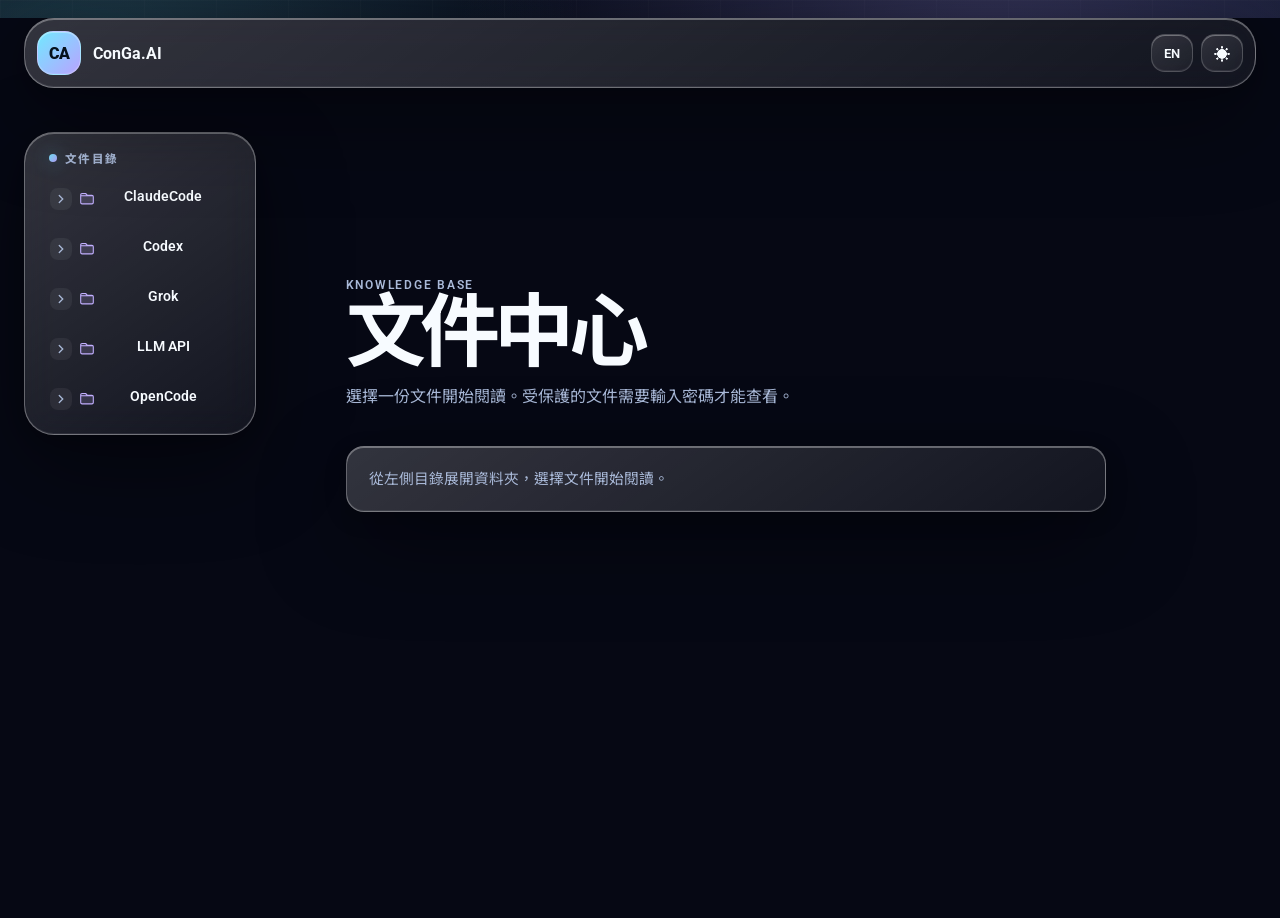
==== commit 79ccc22c: "docs: add Grok Build and OpenCode setup guides, rebuild site Adds Grok/GrokSetupGuide and OpenCode/O" ====
--- a/index.html
+++ b/index.html
@@ -22,7 +22,7 @@
     />
     <link rel="icon" type="image/svg+xml" href="/favicon.svg" />
     <title>ConGa.AI</title>
-    <script type="module" crossorigin src="/assets/index-Cr9TIJLk.js"></script>
+    <script type="module" crossorigin src="/assets/index-DRMz1fUk.js"></script>
     <link rel="stylesheet" crossorigin href="/assets/index-xqZSFox6.css">
   </head>
   <body>
